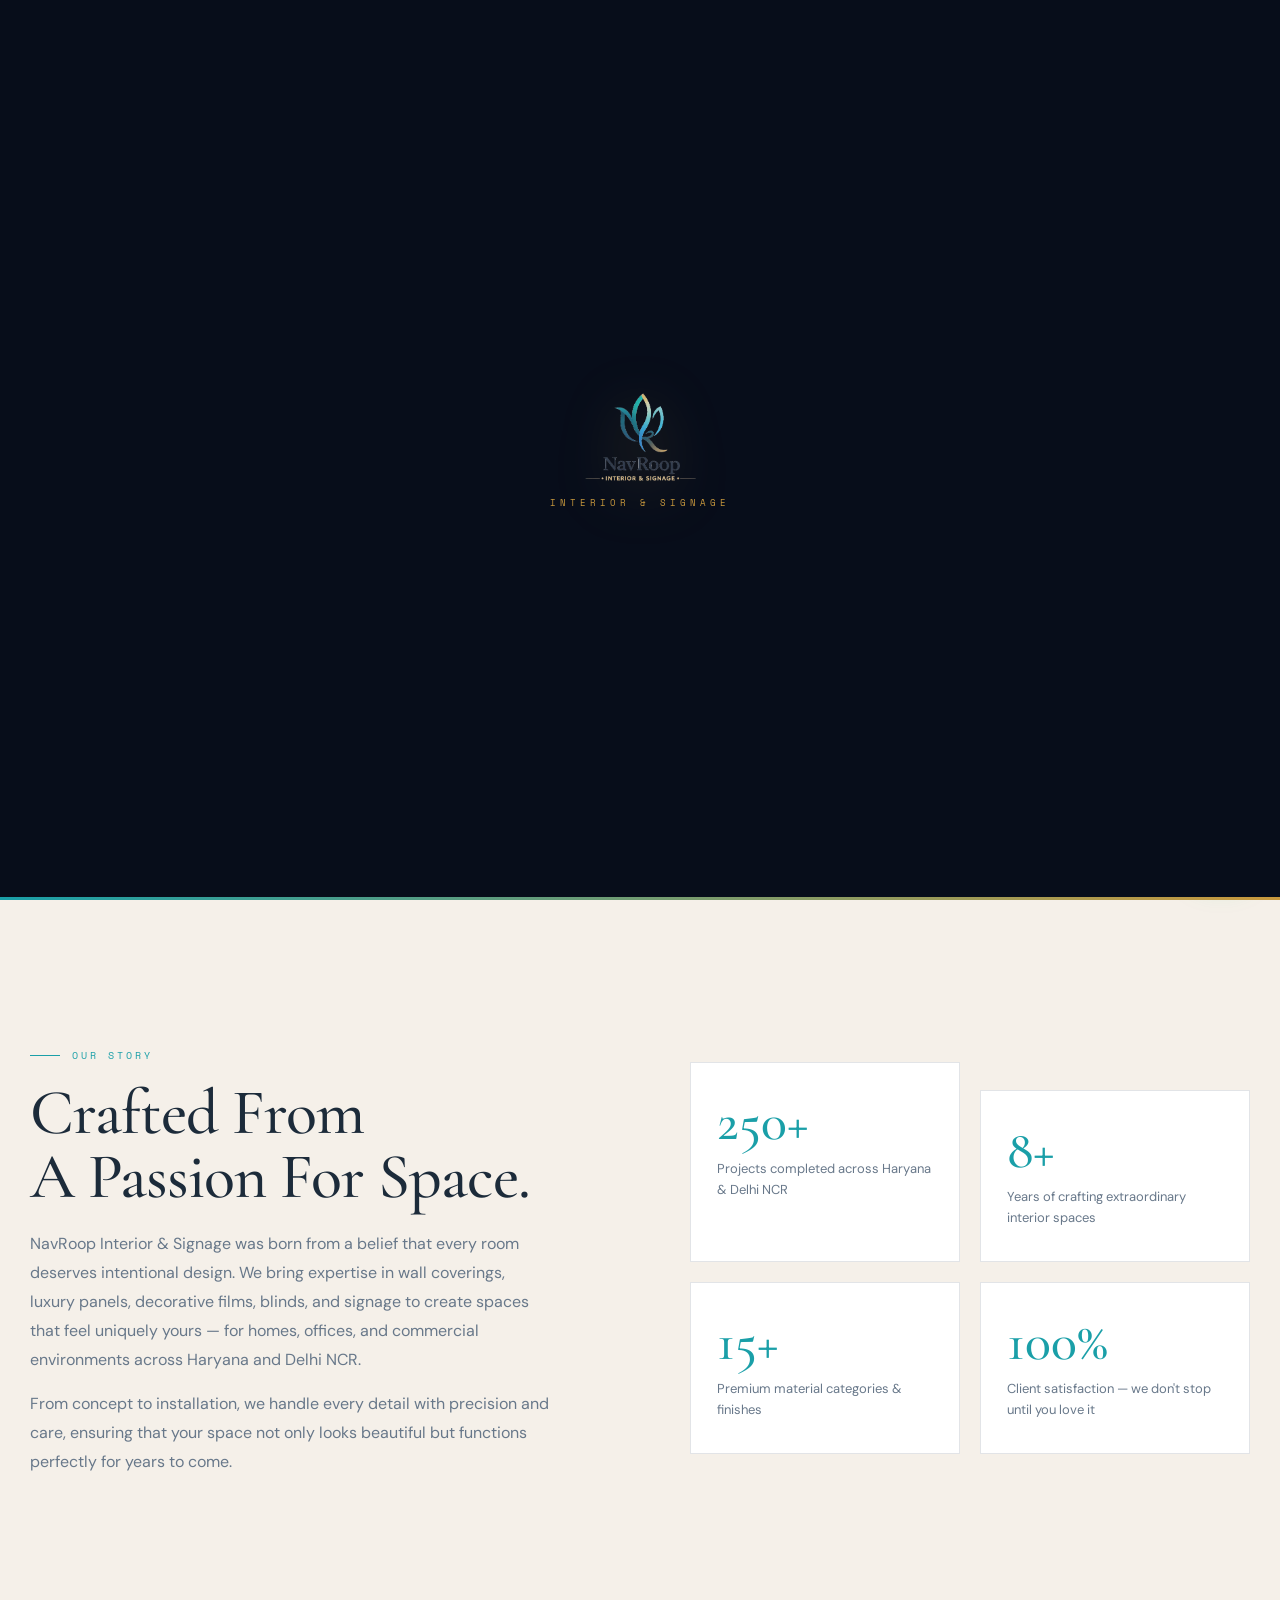
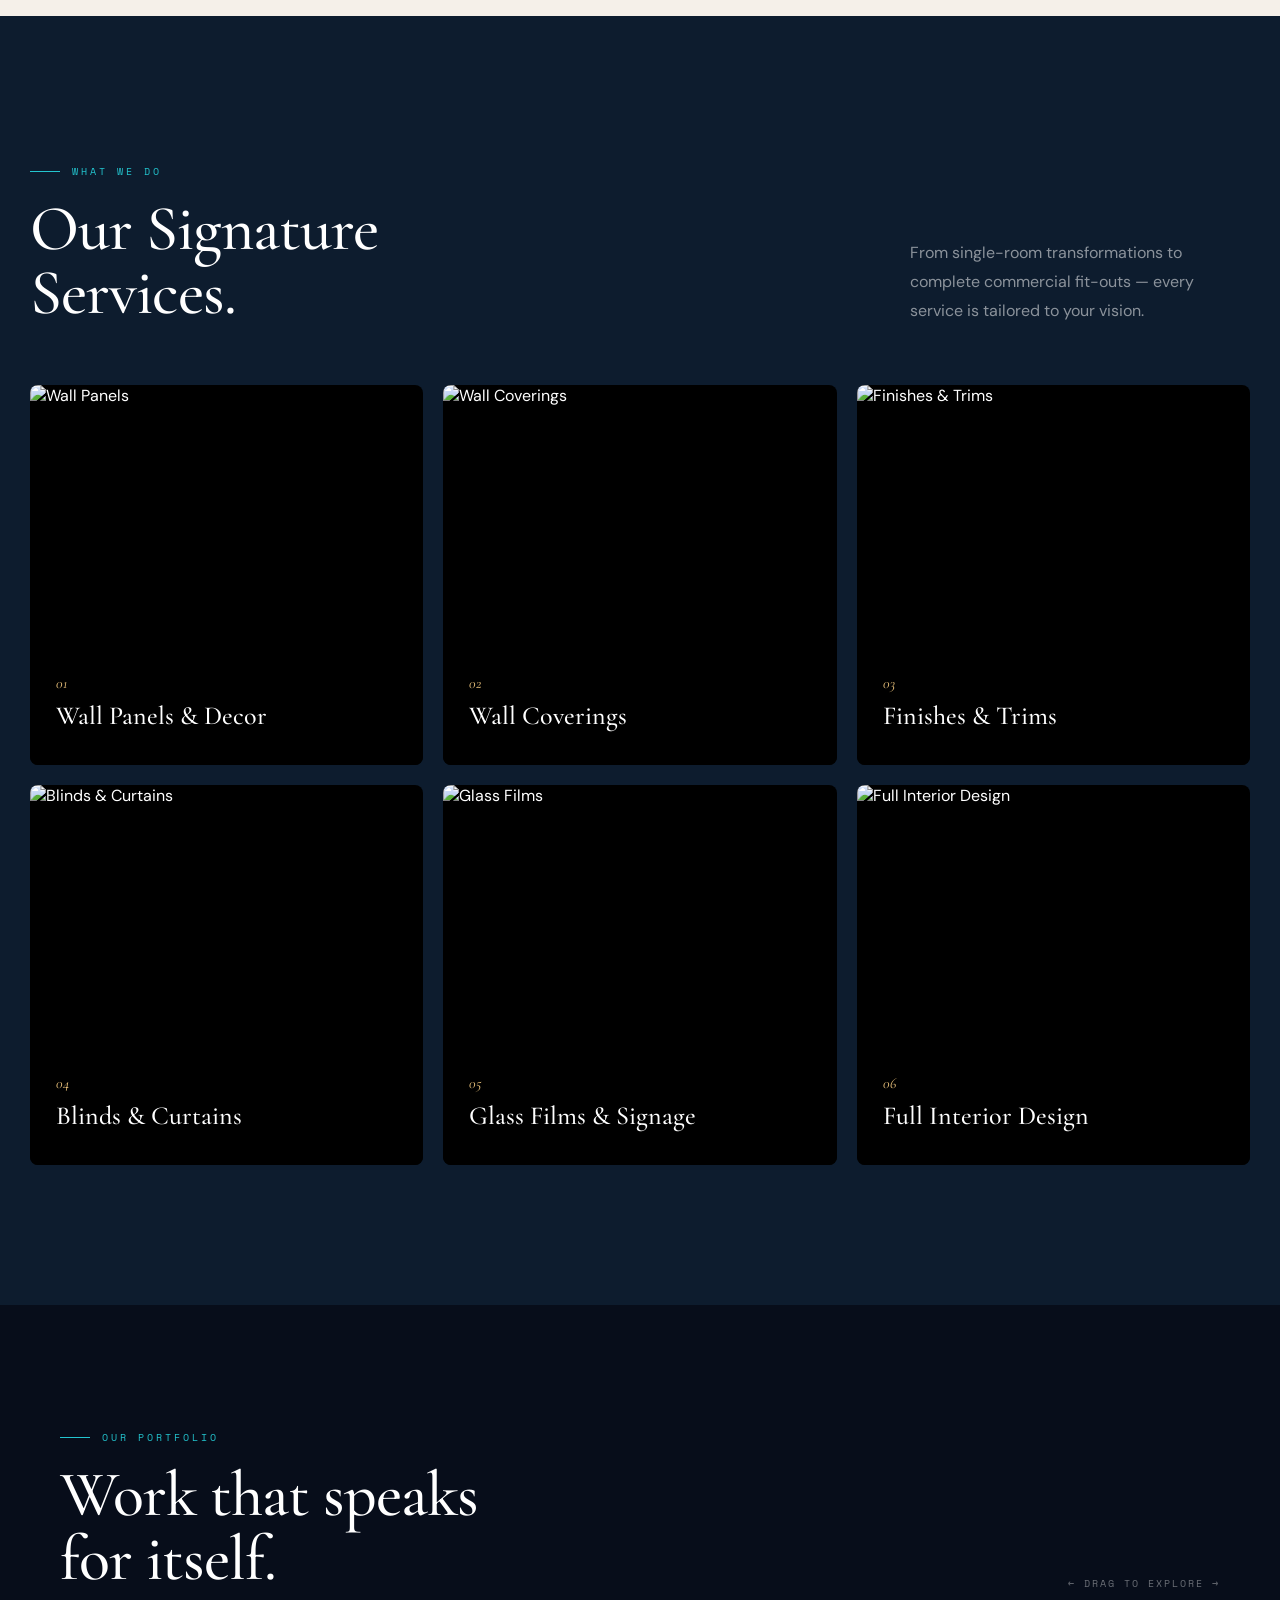
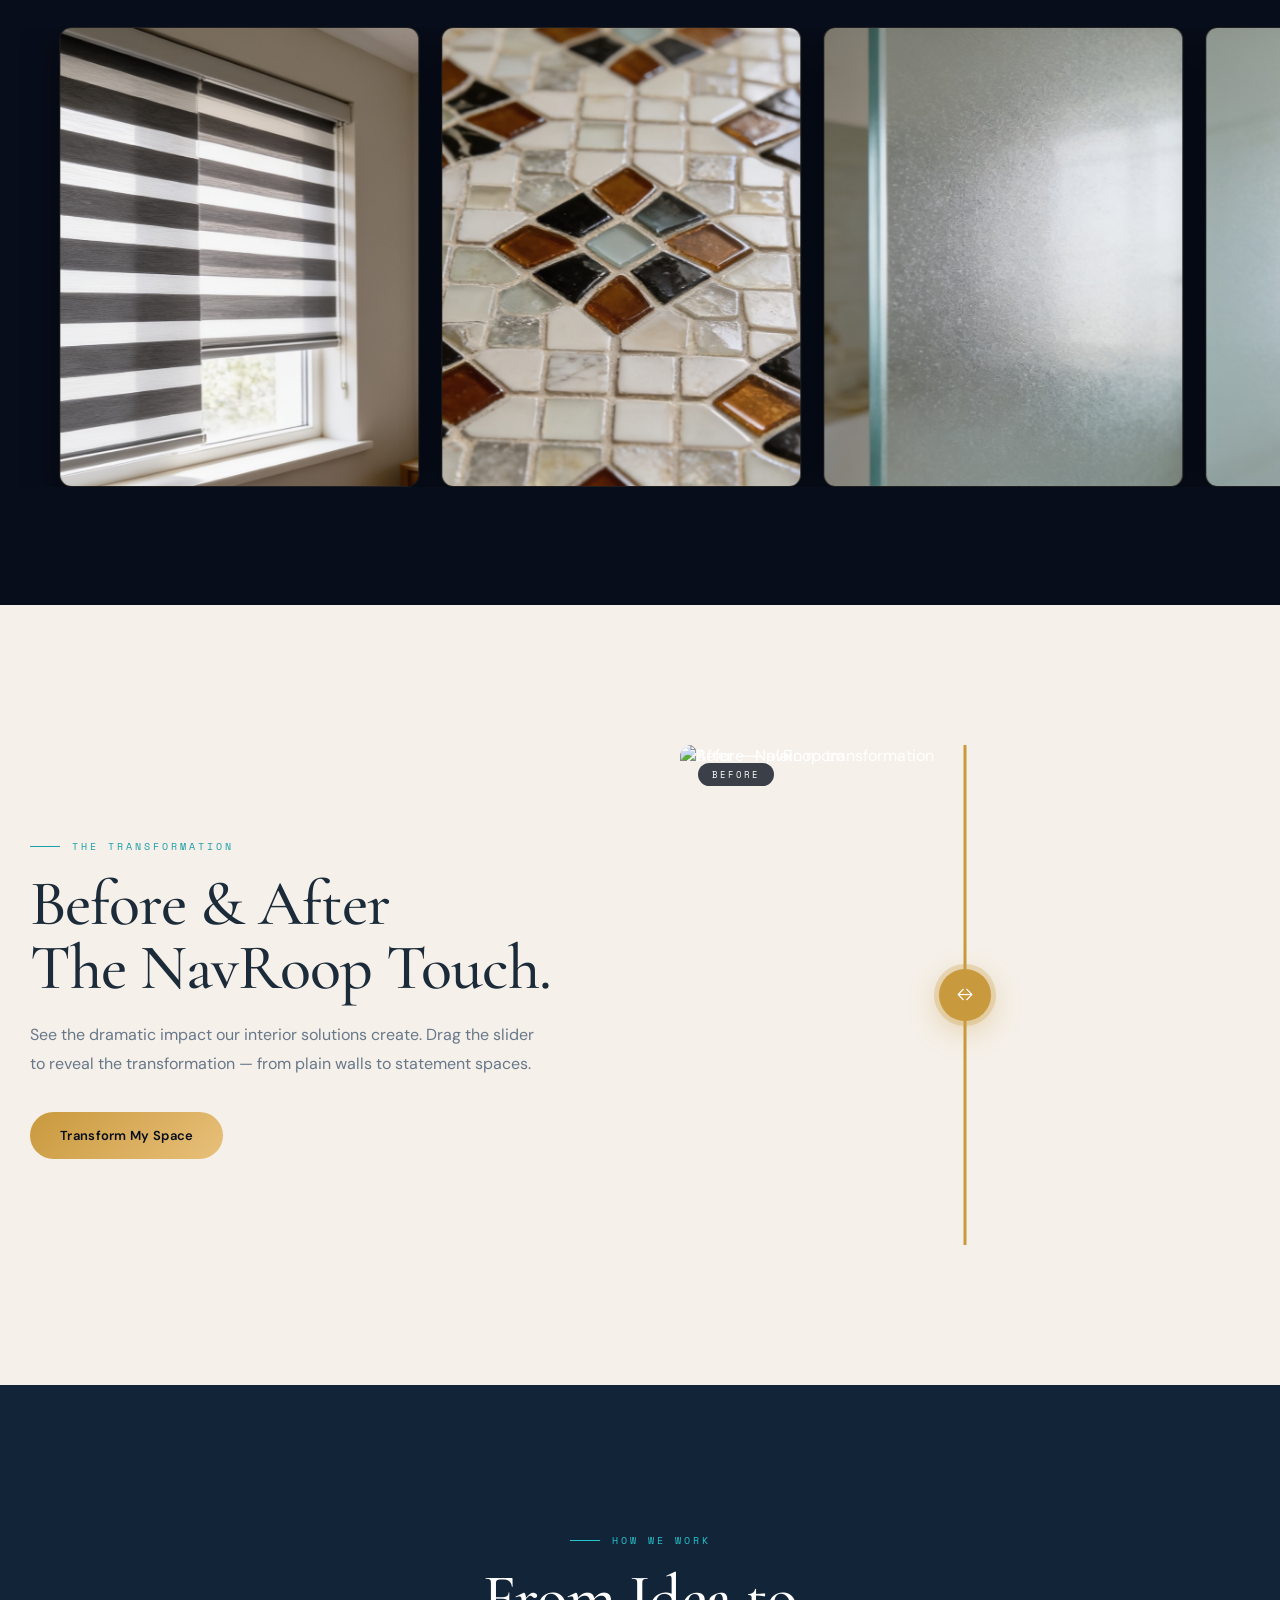
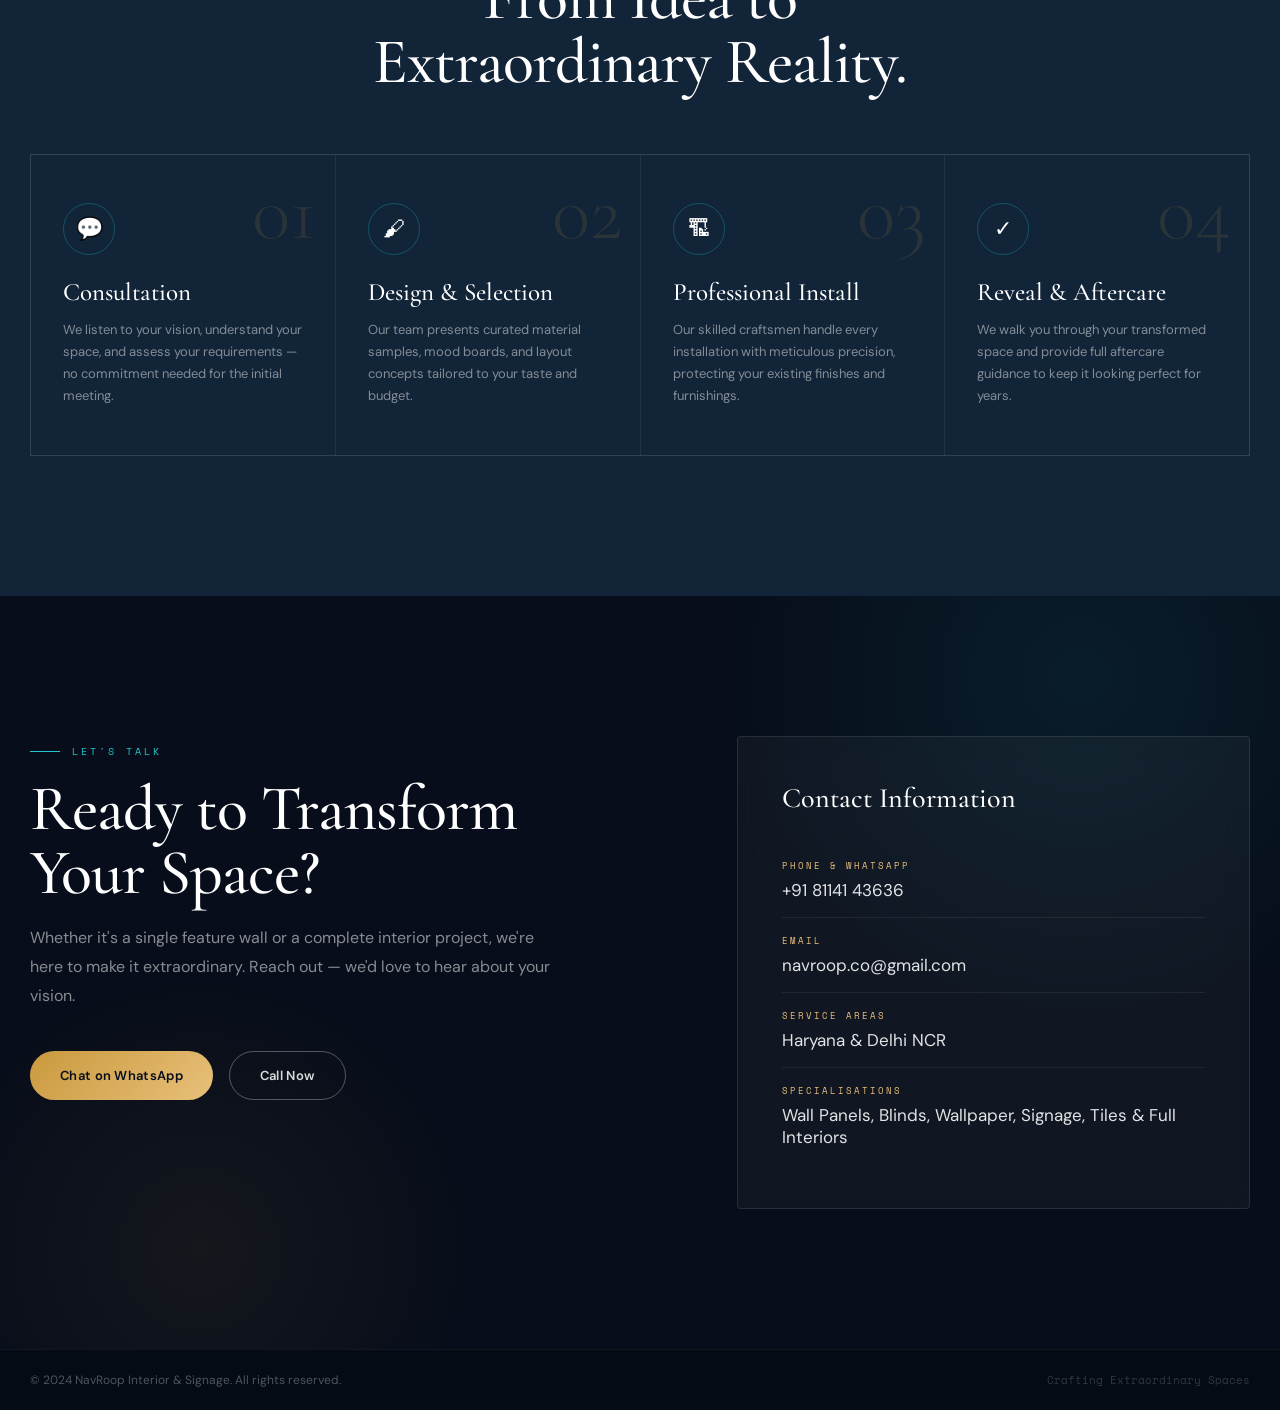
==== index.html @ 430539f1 "feat: integrate official company logo (assets/logo_transparent.png) in preloader animation & header " ====
<!DOCTYPE html>
<html lang="en">
<head>
  <meta charset="UTF-8">
  <meta name="viewport" content="width=device-width, initial-scale=1.0">
  <title>NavRoop | Interior &amp; Signage — Crafting Extraordinary Spaces</title>
  <meta name="description" content="NavRoop transforms rooms into extraordinary experiences through wall panels, blinds, premium finishes, custom wallpapers, and thoughtfully designed interiors in Haryana &amp; Delhi NCR.">
  <meta name="keywords" content="interior design, wall panels, blinds, wallpaper, signage, NavRoop, Haryana, Delhi NCR">
  <meta property="og:title" content="NavRoop | Interior &amp; Signage">
  <meta property="og:description" content="Spaces that feel extraordinary. NavRoop Interior &amp; Signage.">
  <meta property="og:type" content="website">
  <meta name="theme-color" content="#070d1a">

  <!-- Fonts -->
  <link rel="preconnect" href="https://fonts.googleapis.com">
  <link rel="preconnect" href="https://fonts.gstatic.com" crossorigin>
  <link href="https://fonts.googleapis.com/css2?family=Cormorant+Garamond:ital,wght@0,300;0,400;0,500;0,600;1,300;1,400;1,500&family=DM+Sans:opsz,wght@9..40,300;9..40,400;9..40,500;9..40,600&family=Space+Mono&display=swap" rel="stylesheet">

  <!-- Stylesheet -->
  <link rel="stylesheet" href="css/style.css">
</head>
<body>

<!-- ═══ PRELOADER ═══ -->
<div id="loader" aria-hidden="true">
  <img src="assets/logo_transparent.png" alt="NavRoop Interior &amp; Signage" class="ld-official-logo">
  <div class="ld-sub">Interior &amp; Signage</div>
  <div class="ld-bar"></div>
</div>

<!-- ═══ CURSOR ═══ -->
<div class="c-dot" aria-hidden="true"></div>
<div class="c-ring" aria-hidden="true"></div>
<div class="glow" aria-hidden="true"></div>

<!-- ═══ WHATSAPP ═══ -->
<a class="wa" href="https://wa.me/918114143636" target="_blank" rel="noopener" aria-label="Chat on WhatsApp">
  <svg viewBox="0 0 24 24" xmlns="http://www.w3.org/2000/svg">
    <path d="M17.472 14.382c-.297-.149-1.758-.867-2.03-.967-.273-.099-.471-.148-.67.15-.197.297-.767.966-.94 1.164-.173.199-.347.223-.644.075-.297-.15-1.255-.463-2.39-1.475-.883-.788-1.48-1.761-1.653-2.059-.173-.297-.018-.458.13-.606.134-.133.298-.347.446-.52.149-.174.198-.298.298-.497.099-.198.05-.371-.025-.52-.075-.149-.669-1.612-.916-2.207-.242-.579-.487-.5-.669-.51-.173-.008-.371-.01-.57-.01-.198 0-.52.074-.792.372-.272.297-1.04 1.016-1.04 2.479 0 1.462 1.065 2.875 1.213 3.074.149.198 2.096 3.2 5.077 4.487.709.306 1.262.489 1.694.625.712.227 1.36.195 1.871.118.571-.085 1.758-.719 2.006-1.413.248-.694.248-1.289.173-1.413-.074-.124-.272-.198-.57-.347m-5.421 7.403h-.004a9.87 9.87 0 01-5.031-1.378l-.361-.214-3.741.982.998-3.648-.235-.374a9.86 9.86 0 01-1.51-5.26c.001-5.45 4.436-9.884 9.888-9.884 2.64 0 5.122 1.03 6.988 2.898a9.825 9.825 0 012.893 6.994c-.003 5.45-4.437 9.884-9.885 9.884m8.413-18.297A11.815 11.815 0 0012.05 0C5.495 0 .16 5.335.157 11.892c0 2.096.547 4.142 1.588 5.945L.057 24l6.305-1.654a11.882 11.882 0 005.683 1.448h.005c6.554 0 11.89-5.335 11.893-11.893a11.821 11.821 0 00-3.48-8.413Z"/>
  </svg>
</a>

<!-- ═══ LIGHTBOX ═══ -->
<div class="lb" id="lb" role="dialog" aria-modal="true" aria-label="Media viewer">
  <div class="lb-box">
    <button class="lb-close" id="lbClose" aria-label="Close">&#215;</button>
    <button class="lb-nav p" id="lbPrev" aria-label="Previous">&#8249;</button>
    <img id="lbImg" src="" alt="NavRoop Interior Work" style="display:none">
    <video id="lbVid" controls muted style="display:none; max-width:88vw; max-height:85vh; border-radius:8px;"></video>
    <button class="lb-nav n" id="lbNext" aria-label="Next">&#8250;</button>
    <div class="lb-cap" id="lbCap"></div>
  </div>
</div>

<!-- ═══ NAVBAR ═══ -->
<nav class="nav" role="navigation" aria-label="Main navigation">
  <div class="container nav-in">
    <a href="#" class="brand" aria-label="NavRoop Home">
      <img src="assets/logo_transparent.png" alt="NavRoop Interior &amp; Signage" class="brand-official-logo">
    </a>
    <ul class="nav-ul">
      <li><a href="#about">About</a></li>
      <li><a href="#services">Services</a></li>
      <li><a href="#gallery">Gallery</a></li>
      <li><a href="#process">Process</a></li>
      <li><a href="#contact" class="nav-cta">Start Your Project</a></li>
    </ul>
    <!-- Hamburger for mobile -->
    <button class="ham-btn" id="hamBtn" aria-label="Open navigation menu" aria-expanded="false" aria-controls="mobNav">
      <span></span><span></span><span></span>
    </button>
  </div>
</nav>

<!-- ═══ MOBILE NAV OVERLAY ═══ -->
<div class="mob-nav" id="mobNav" aria-hidden="false" role="dialog" aria-label="Mobile navigation">
  <a href="#about">About</a>
  <div class="mob-divider" aria-hidden="true"></div>
  <a href="#services">Services</a>
  <div class="mob-divider" aria-hidden="true"></div>
  <a href="#gallery">Gallery</a>
  <div class="mob-divider" aria-hidden="true"></div>
  <a href="#process">Process</a>
  <a href="#contact" class="mob-cta">Start Your Project</a>
</div>

<!-- ═══ HERO ═══ -->
<section class="hero" id="home" aria-label="Hero">
  <div class="h-bg" aria-hidden="true"></div>
  <div class="h-ov" aria-hidden="true"></div>
  <div class="h-blobs" aria-hidden="true">
    <div class="blob b1"></div>
    <div class="blob b2"></div>
    <div class="blob b3"></div>
  </div>
  <div class="container h-in">
    <div class="h-left">
      <div class="eyebrow">Interior Spaces With Identity</div>
      <h1 class="h-title">
        <div class="word">Spaces&nbsp;</div>
        <div class="word">That</div><br>
        <div class="word">Feel</div><br>
        <div class="word"><em>Extraordinary.</em></div>
      </h1>
      <p class="h-desc">NavRoop transforms everyday rooms into meaningful experiences through refined wall decor, elegant blinds, premium finishes, custom wallpapers, and thoughtfully designed interiors.</p>
      <div class="h-acts">
        <a href="#contact" class="btn btn-p" id="heroConsult">Book a Consultation &rarr;</a>
        <a href="#gallery" class="btn btn-o" id="heroGallery">View Our Work</a>
      </div>
    </div>
    <div class="h-chips" aria-hidden="true">
      <div class="chip-ring">
        <div class="chip t">WPC Louvers</div>
        <div class="chip">Marble Sheet</div>
        <div class="chip g">Mosaic Tiles</div>
        <div class="chip">Glass Films</div>
        <div class="chip t">Fluted Panels</div>
        <div class="chip">Zebra Blinds</div>
        <div class="chip g">Wallpaper</div>
        <div class="chip-ctr">
          <img src="https://images.unsplash.com/photo-1586023492125-27b2c045efd7?auto=format&fit=crop&w=400&q=85" alt="NavRoop Interior Design">
        </div>
      </div>
    </div>
  </div>
  <div class="scroll-i" aria-hidden="true">
    <div class="scroll-line"></div>
    <span>Scroll</span>
  </div>
</section>

<!-- ═══ ABOUT ═══ -->
<section class="about" id="about" aria-labelledby="about-title">
  <div class="container ab-grid">
    <div class="rv">
      <div class="s-ey">Our Story</div>
      <h2 id="about-title" class="s-ti">Crafted From<br>A Passion For Space.</h2>
      <p class="s-cp">NavRoop Interior &amp; Signage was born from a belief that every room deserves intentional design. We bring expertise in wall coverings, luxury panels, decorative films, blinds, and signage to create spaces that feel uniquely yours — for homes, offices, and commercial environments across Haryana and Delhi NCR.</p>
      <p class="s-cp" style="margin-top:14px">From concept to installation, we handle every detail with precision and care, ensuring that your space not only looks beautiful but functions perfectly for years to come.</p>
    </div>
    <div class="stats rv d2">
      <div class="stat">
        <div class="stat-n" data-target="250" data-suf="+">0+</div>
        <div class="stat-l">Projects completed across Haryana &amp; Delhi NCR</div>
      </div>
      <div class="stat">
        <div class="stat-n" data-target="8" data-suf="+">0+</div>
        <div class="stat-l">Years of crafting extraordinary interior spaces</div>
      </div>
      <div class="stat">
        <div class="stat-n" data-target="15" data-suf="+">0+</div>
        <div class="stat-l">Premium material categories &amp; finishes</div>
      </div>
      <div class="stat">
        <div class="stat-n" data-target="100" data-suf="%">0%</div>
        <div class="stat-l">Client satisfaction — we don't stop until you love it</div>
      </div>
    </div>
  </div>
</section>

<!-- ═══ SERVICES ═══ -->
<section class="svcs" id="services" aria-labelledby="services-title">
  <div class="container">
    <div class="svcs-hd rv">
      <div>
        <div class="s-ey lt">What We Do</div>
        <h2 id="services-title" class="s-ti wh">Our Signature<br>Services.</h2>
      </div>
      <p class="s-cp wh" style="max-width:340px">From single-room transformations to complete commercial fit-outs — every service is tailored to your vision.</p>
    </div>
    <div class="svc-grid">
      <article class="svc-card rv d1">
        <div class="svc-img"><img src="https://images.unsplash.com/photo-1600210492493-0946911123ea?auto=format&fit=crop&w=800&q=85" alt="Wall Panels"></div>
        <div class="svc-ov"></div>
        <div class="svc-body">
          <div class="svc-num">01</div>
          <h3>Wall Panels &amp; Decor</h3>
          <p>WPC louvers, fluted panels, PVC wall art, 3D wall panels, and custom accent walls that redefine every room.</p>
        </div>
      </article>
      <article class="svc-card rv d2">
        <div class="svc-img"><img src="https://images.unsplash.com/photo-1629079447777-1e605162dc8d?auto=format&fit=crop&w=800&q=85" alt="Wall Coverings"></div>
        <div class="svc-ov"></div>
        <div class="svc-body">
          <div class="svc-num">02</div>
          <h3>Wall Coverings</h3>
          <p>Premium wallpapers, fabric textures, stone veneers, and specialty coatings for every aesthetic and budget.</p>
        </div>
      </article>
      <article class="svc-card rv d3">
        <div class="svc-img"><img src="https://images.unsplash.com/photo-1615873968403-89e068629265?auto=format&fit=crop&w=800&q=85" alt="Finishes & Trims"></div>
        <div class="svc-ov"></div>
        <div class="svc-body">
          <div class="svc-num">03</div>
          <h3>Finishes &amp; Trims</h3>
          <p>Marble sheets, mosaic tiles, PVC marble, decorative borders, and precision trims that complete your space.</p>
        </div>
      </article>
      <article class="svc-card rv d1">
        <div class="svc-img"><img src="https://images.unsplash.com/photo-1586023492125-27b2c045efd7?auto=format&fit=crop&w=800&q=85" alt="Blinds & Curtains"></div>
        <div class="svc-ov"></div>
        <div class="svc-body">
          <div class="svc-num">04</div>
          <h3>Blinds &amp; Curtains</h3>
          <p>Zebra blinds, roller blinds, Roman shades, motorized options, and full curtain solutions with custom fabrics.</p>
        </div>
      </article>
      <article class="svc-card rv d2">
        <div class="svc-img"><img src="https://images.unsplash.com/photo-1562438668-bcf0ca6578f0?auto=format&fit=crop&w=800&q=85" alt="Glass Films"></div>
        <div class="svc-ov"></div>
        <div class="svc-body">
          <div class="svc-num">05</div>
          <h3>Glass Films &amp; Signage</h3>
          <p>Frosted, tinted &amp; patterned glass films — plus professional interior &amp; exterior signage for every brand.</p>
        </div>
      </article>
      <article class="svc-card rv d3">
        <div class="svc-img"><img src="https://images.unsplash.com/photo-1618221195710-dd6b41faaea6?auto=format&fit=crop&w=800&q=85" alt="Full Interior Design"></div>
        <div class="svc-ov"></div>
        <div class="svc-body">
          <div class="svc-num">06</div>
          <h3>Full Interior Design</h3>
          <p>End-to-end design for residential &amp; commercial spaces — from mood boards and concepts to final installation.</p>
        </div>
      </article>
    </div>
  </div>
</section>

<!-- ═══ GALLERY ═══ -->
<section class="gal-sect" id="gallery" aria-labelledby="gallery-title">
  <div class="gal-sticky">
    <div class="gal-hd rv">
      <div>
        <div class="s-ey lt">Our Portfolio</div>
        <h2 id="gallery-title" class="s-ti wh">Work that speaks<br>for itself.</h2>
      </div>
      <span class="gal-hint">← Drag to Explore →</span>
    </div>
    <div class="gal-wrap">
      <div class="gal-track" id="galTrack" role="list" style="cursor:grab"></div>
    </div>
    <p class="gal-empty" id="galEmpty" style="display:none">
      <small style="font-size:14px;color:rgba(255,255,255,.3)">No media uploaded yet</small>
    </p>
  </div>
</section>

<!-- ═══ BEFORE/AFTER ═══ -->
<section class="ba-sect" aria-labelledby="ba-title">
  <div class="container ba-grid">
    <div class="rv">
      <div class="s-ey">The Transformation</div>
      <h2 id="ba-title" class="s-ti">Before &amp; After<br>The NavRoop Touch.</h2>
      <p class="s-cp" style="margin-top:20px">See the dramatic impact our interior solutions create. Drag the slider to reveal the transformation — from plain walls to statement spaces.</p>
      <a href="#contact" class="btn btn-p" style="margin-top:34px;display:inline-flex" id="ba-cta">Transform My Space</a>
    </div>
    <div class="rv d2">
      <div class="ba-wrap" role="img" aria-label="Before and after interior transformation slider">
        <div class="ba-b">
          <div class="ba-lbl">Before</div>
          <img src="https://images.unsplash.com/photo-1558618666-fcd25c85cd64?auto=format&fit=crop&w=900&q=85" alt="Before — plain room">
        </div>
        <div class="ba-a">
          <div class="ba-lbl">After</div>
          <img src="https://images.unsplash.com/photo-1618221195710-dd6b41faaea6?auto=format&fit=crop&w=900&q=85" alt="After — NavRoop transformation">
        </div>
        <div class="ba-div" aria-hidden="true"></div>
        <div class="ba-h" aria-hidden="true">&#8596;</div>
      </div>
    </div>
  </div>
</section>

<!-- ═══ PROCESS ═══ -->
<section class="proc" id="process" aria-labelledby="process-title">
  <div class="container">
    <div class="rv" style="text-align:center;margin-bottom:0">
      <div class="s-ey lt" style="justify-content:center">How We Work</div>
      <h2 id="process-title" class="s-ti wh" style="text-align:center">From Idea to<br>Extraordinary Reality.</h2>
    </div>
    <div class="proc-grid">
      <div class="p-step rv d1">
        <div class="p-big">01</div>
        <div class="p-ico">&#128172;</div>
        <h3>Consultation</h3>
        <p>We listen to your vision, understand your space, and assess your requirements — no commitment needed for the initial meeting.</p>
      </div>
      <div class="p-step rv d2">
        <div class="p-big">02</div>
        <div class="p-ico">&#128396;</div>
        <h3>Design &amp; Selection</h3>
        <p>Our team presents curated material samples, mood boards, and layout concepts tailored to your taste and budget.</p>
      </div>
      <div class="p-step rv d3">
        <div class="p-big">03</div>
        <div class="p-ico">&#127959;</div>
        <h3>Professional Install</h3>
        <p>Our skilled craftsmen handle every installation with meticulous precision, protecting your existing finishes and furnishings.</p>
      </div>
      <div class="p-step rv d4">
        <div class="p-big">04</div>
        <div class="p-ico">&#10003;</div>
        <h3>Reveal &amp; Aftercare</h3>
        <p>We walk you through your transformed space and provide full aftercare guidance to keep it looking perfect for years.</p>
      </div>
    </div>
  </div>
</section>

<!-- ═══ CONTACT ═══ -->
<section class="ct-sect" id="contact" aria-labelledby="contact-title">
  <div class="container ct-grid">
    <div class="rv">
      <div class="s-ey lt">Let's Talk</div>
      <h2 id="contact-title" class="s-ti wh">Ready to Transform<br>Your Space?</h2>
      <p class="s-cp wh" style="margin-top:18px">Whether it's a single feature wall or a complete interior project, we're here to make it extraordinary. Reach out — we'd love to hear about your vision.</p>
      <div class="ct-cta">
        <a href="https://wa.me/918114143636" class="btn btn-p" target="_blank" rel="noopener" id="ctWhatsapp">Chat on WhatsApp</a>
        <a href="tel:+918114143636" class="btn btn-o" id="ctCall">Call Now</a>
      </div>
    </div>
    <div class="ct-card rv d2">
      <h3>Contact Information</h3>
      <div class="ct-ln">
        <small>Phone &amp; WhatsApp</small>
        <a href="tel:+918114143636">+91 81141 43636</a>
      </div>
      <div class="ct-ln">
        <small>Email</small>
        <a href="mailto:navroop.co@gmail.com">navroop.co@gmail.com</a>
      </div>
      <div class="ct-ln">
        <small>Service Areas</small>
        <span>Haryana &amp; Delhi NCR</span>
      </div>
      <div class="ct-ln">
        <small>Specialisations</small>
        <span>Wall Panels, Blinds, Wallpaper, Signage, Tiles &amp; Full Interiors</span>
      </div>
    </div>
  </div>
</section>

<!-- ═══ FOOTER ═══ -->
<footer>
  <div class="container ft-in">
    <span class="ft-c">&copy; 2024 NavRoop Interior &amp; Signage. All rights reserved.</span>
    <span class="ft-a">Crafting Extraordinary Spaces</span>
  </div>
</footer>

<!-- Scripts -->
<script src="js/main.js" defer></script>
</body>
</html>
---- css/style.css ----
/* =============================================
   NavRoop Interior & Signage — Main Stylesheet
   ============================================= */

/* ── RESET & TOKENS ── */
*, *::before, *::after { margin: 0; padding: 0; box-sizing: border-box; }

:root {
  --nd: #070d1a;
  --nm: #0d1c2e;
  --nk: #122438;
  --tl: #1a9fa8;
  --tll: #23c5cf;
  --gd: #c9993d;
  --gdl: #e8c07a;
  --cr: #f5f0e9;
  --wh: #ffffff;
  --tx: #1c2b3a;
  --mt: #68788a;
  --bd: rgba(255, 255, 255, 0.1);
  --bl: rgba(20, 36, 60, 0.12);
  --fd: 'Cormorant Garamond', serif;
  --fb: 'DM Sans', sans-serif;
  --fm: 'Space Mono', monospace;
}

html { scroll-behavior: smooth; }
body {
  font-family: var(--fb);
  background: var(--nd);
  color: var(--wh);
  overflow-x: hidden;
  cursor: none;
}
a { text-decoration: none; color: inherit; }
img { display: block; width: 100%; object-fit: cover; }

/* ── LAYOUT ── */
.container { width: min(1300px, calc(100% - 60px)); margin: auto; }

/* ── PRELOADER ── */
#loader {
  position: fixed; inset: 0; z-index: 10000;
  background: var(--nd);
  display: flex; flex-direction: column; align-items: center; justify-content: center;
  transition: opacity 0.8s ease, visibility 0.8s ease;
}
#loader.out { opacity: 0; visibility: hidden; pointer-events: none; }

.ld-official-logo {
  height: 90px;
  width: auto;
  max-width: min(85vw, 320px);
  object-fit: contain;
  opacity: 0;
  transform: scale(0.85) translateY(12px);
  animation: officialLogoAnim 1.4s cubic-bezier(.16,1,.3,1) 0.2s forwards;
}

@keyframes officialLogoAnim {
  0% {
    opacity: 0;
    transform: scale(0.85) translateY(12px);
    filter: drop-shadow(0 0 0px rgba(26,159,168,0));
  }
  60% {
    opacity: 1;
    transform: scale(1.04) translateY(0);
    filter: drop-shadow(0 12px 35px rgba(26,159,168,0.5)) drop-shadow(0 0 20px rgba(201,153,61,0.4));
  }
  100% {
    opacity: 1;
    transform: scale(1) translateY(0);
    filter: drop-shadow(0 10px 30px rgba(201,153,61,0.35));
  }
}

.ld-sub {
  font-family: var(--fm); font-size: 9px; letter-spacing: 4px;
  text-transform: uppercase; color: var(--gd); opacity: 0; margin-top: 14px;
  animation: fup 0.6s ease 1.2s forwards;
}
.ld-bar {
  position: absolute; bottom: 0; left: 0; height: 3px; width: 0;
  background: linear-gradient(90deg, var(--tl), var(--gd));
  animation: bar 1.8s ease 0.1s forwards;
}
@keyframes bar { to { width: 100%; } }
@keyframes fup { from { opacity: 0; transform: translateY(14px); } to { opacity: 1; transform: none; } }

/* ── CUSTOM CURSOR ── */
.c-dot, .c-ring {
  position: fixed; border-radius: 50%; pointer-events: none; z-index: 9999;
  transform: translate(-50%, -50%);
}
.c-dot { width: 8px; height: 8px; background: var(--gd); transition: width 0.2s, height 0.2s, background 0.3s; }
.c-ring { width: 40px; height: 40px; border: 1.5px solid rgba(201,153,61,0.55); transition: width 0.35s, height 0.35s, border-color 0.3s; }
.c-dot.h { width: 14px; height: 14px; background: var(--tll); }
.c-ring.h { width: 64px; height: 64px; border-color: rgba(26,159,168,0.5); }

/* ── AMBIENT GLOW ── */
.glow {
  position: fixed; width: 520px; height: 520px; border-radius: 50%;
  background: radial-gradient(circle, rgba(26,159,168,0.07), transparent 70%);
  pointer-events: none; z-index: 0; transform: translate(-50%, -50%);
}

/* ── NAVBAR ── */
.nav {
  position: fixed; top: 0; left: 0; right: 0; z-index: 900;
  padding: 24px 0; transition: all 0.5s cubic-bezier(.4,0,.2,1);
}
.nav.s {
  background: rgba(7,13,26,0.88); backdrop-filter: blur(20px);
  -webkit-backdrop-filter: blur(20px);
  padding: 14px 0; border-bottom: 1px solid var(--bd);
}
.nav-in { display: flex; align-items: center; justify-content: space-between; }
.brand { display: flex; align-items: center; gap: 12px; }
.brand-official-logo {
  height: 48px;
  width: auto;
  max-width: 220px;
  object-fit: contain;
  filter: drop-shadow(0 2px 8px rgba(0,0,0,0.5));
  transition: transform 0.35s cubic-bezier(.2,.8,.2,1), filter 0.35s ease;
}
.brand:hover .brand-official-logo {
  transform: scale(1.05);
  filter: drop-shadow(0 4px 16px rgba(26,159,168,0.6));
}
.brand-t { display: flex; flex-direction: column; }
.brand-n { font-family: var(--fd); font-size: 26px; font-weight: 600; color: var(--wh); line-height: 1; letter-spacing: -0.5px; }
.brand-s { font-family: var(--fm); font-size: 8px; letter-spacing: 3px; color: var(--gdl); font-weight: 600; text-transform: uppercase; margin-top: 4px; }
.nav-ul { list-style: none; display: flex; align-items: center; gap: 32px; }
.nav-ul a { font-size: 13px; font-weight: 500; color: rgba(255,255,255,0.78); letter-spacing: 0.4px; transition: color 0.3s; position: relative; }
.nav-ul a::after { content: ''; position: absolute; bottom: -5px; left: 0; width: 0; height: 1px; background: var(--gd); transition: width 0.3s; }
.nav-ul a:hover { color: var(--gdl); }
.nav-ul a:hover::after { width: 100%; }
.nav-cta {
  background: linear-gradient(135deg, var(--gd), var(--gdl)) !important;
  color: var(--nd) !important;
  padding: 11px 22px !important; border-radius: 100px !important;
  font-weight: 700 !important; transition: transform 0.3s, box-shadow 0.3s !important;
}
.nav-cta::after { display: none !important; }
.nav-cta:hover { transform: translateY(-3px) !important; box-shadow: 0 12px 32px rgba(201,153,61,0.35) !important; }

/* ── HAMBURGER ── */
.ham-btn {
  display: none;
  flex-direction: column; justify-content: center; align-items: center;
  gap: 5px; width: 44px; height: 44px; background: rgba(255,255,255,0.07);
  border: 1px solid rgba(255,255,255,0.12); border-radius: 8px;
  cursor: pointer; z-index: 1100; flex-shrink: 0;
  transition: background 0.3s;
}
.ham-btn:hover { background: rgba(255,255,255,0.14); }
.ham-btn span {
  display: block; width: 22px; height: 2px;
  background: var(--wh); border-radius: 2px;
  transition: transform 0.35s cubic-bezier(.16,1,.3,1), opacity 0.2s;
}
.ham-btn.open span:nth-child(1) { transform: translateY(7px) rotate(45deg); }
.ham-btn.open span:nth-child(2) { opacity: 0; transform: scaleX(0); }
.ham-btn.open span:nth-child(3) { transform: translateY(-7px) rotate(-45deg); }

/* ── MOBILE NAV DRAWER ── */
.mob-nav {
  position: fixed; inset: 0; z-index: 1000;
  background: rgba(7,13,26,0.98); backdrop-filter: blur(20px);
  display: flex; flex-direction: column; justify-content: center; align-items: center;
  gap: 10px; opacity: 0; visibility: hidden;
  transition: opacity 0.4s cubic-bezier(.16,1,.3,1), visibility 0.4s;
}
.mob-nav.open { opacity: 1; visibility: visible; }
.mob-nav a {
  font-family: var(--fd); font-size: 38px; font-weight: 400;
  color: rgba(255,255,255,0.78); letter-spacing: -1px;
  transition: color 0.3s, transform 0.3s;
  transform: translateY(20px); opacity: 0;
  transition: color 0.3s, transform 0.5s cubic-bezier(.16,1,.3,1), opacity 0.5s;
}
.mob-nav.open a { transform: none; opacity: 1; }
.mob-nav.open a:nth-child(1) { transition-delay: 0.05s; }
.mob-nav.open a:nth-child(2) { transition-delay: 0.10s; }
.mob-nav.open a:nth-child(3) { transition-delay: 0.15s; }
.mob-nav.open a:nth-child(4) { transition-delay: 0.20s; }
.mob-nav.open a:nth-child(5) { transition-delay: 0.25s; }
.mob-nav a:hover { color: var(--gdl); }
.mob-nav .mob-cta {
  margin-top: 16px;
  background: linear-gradient(135deg, var(--gd), var(--gdl));
  color: var(--nd); font-family: var(--fb); font-size: 15px; font-weight: 700;
  padding: 14px 38px; border-radius: 100px; letter-spacing: 0.3px;
}
.mob-nav .mob-cta:hover { transform: scale(1.04); }
.mob-divider { width: 1px; height: 40px; background: rgba(255,255,255,0.1); margin: 6px 0; }

/* ── HERO ── */
.hero { min-height: 100vh; position: relative; display: flex; align-items: center; overflow: hidden; isolation: isolate; }
.h-bg { position: absolute; inset: -10%; z-index: -3; background: url('https://images.unsplash.com/photo-1618221195710-dd6b41faaea6?auto=format&fit=crop&w=1900&q=90') center/cover; will-change: transform; }
.h-ov { position: absolute; inset: 0; z-index: -2; background: linear-gradient(135deg, rgba(7,13,26,0.95) 0%, rgba(7,13,26,0.72) 55%, rgba(7,13,26,0.5) 100%); }
.h-blobs { position: absolute; inset: 0; z-index: -1; overflow: hidden; }
.blob { position: absolute; border-radius: 50%; filter: blur(75px); animation: blob 14s ease-in-out infinite; }
.b1 { width: 650px; height: 650px; background: radial-gradient(circle, rgba(26,159,168,0.22), transparent); top: -200px; right: -120px; }
.b2 { width: 450px; height: 450px; background: radial-gradient(circle, rgba(201,153,61,0.18), transparent); bottom: -150px; left: 15%; animation-delay: -5s; animation-duration: 18s; }
.b3 { width: 320px; height: 320px; background: radial-gradient(circle, rgba(26,159,168,0.12), transparent); top: 40%; left: -100px; animation-delay: -9s; animation-duration: 20s; }
@keyframes blob { 0%,100% { transform: translate(0,0) scale(1); } 33% { transform: translate(30px,-45px) scale(1.07); } 66% { transform: translate(-20px,25px) scale(0.95); } }

.h-in { display: grid; grid-template-columns: 1fr 1fr; gap: 60px; align-items: center; padding: 150px 0 100px; width: 100%; }
.eyebrow { display: inline-flex; align-items: center; gap: 12px; font-family: var(--fm); font-size: 10px; letter-spacing: 3px; color: var(--tll); text-transform: uppercase; margin-bottom: 22px; }
.eyebrow::before { content: ''; width: 30px; height: 1px; background: var(--tll); }

.h-title { font-family: var(--fd); font-size: clamp(52px, 7.5vw, 102px); font-weight: 500; line-height: 0.9; letter-spacing: -2px; color: var(--wh); }
.word { display: inline-block; overflow: hidden; margin-right: 0.22em; vertical-align: bottom; line-height: 1; }
.word-inner { display: inline-block; opacity: 0; transform: translateY(112%); transition: opacity 0.75s cubic-bezier(.16,1,.3,1), transform 0.85s cubic-bezier(.16,1,.3,1); }
.h-title em { font-style: italic; color: var(--gdl); }
.h-title.go .word-inner { opacity: 1; transform: none; }

.h-desc { margin-top: 28px; font-size: 16px; line-height: 1.82; color: rgba(255,255,255,0.62); max-width: 490px; opacity: 0; transform: translateY(18px); transition: opacity 0.8s ease 0.9s, transform 0.8s ease 0.9s; }
.h-desc.go { opacity: 1; transform: none; }
.h-acts { display: flex; gap: 16px; margin-top: 38px; flex-wrap: wrap; opacity: 0; transform: translateY(18px); transition: opacity 0.8s ease 1.1s, transform 0.8s ease 1.1s; }
.h-acts.go { opacity: 1; transform: none; }

/* Buttons */
.btn { display: inline-flex; align-items: center; gap: 10px; padding: 15px 30px; border-radius: 100px; font-size: 13px; font-weight: 600; letter-spacing: 0.3px; transition: all 0.35s cubic-bezier(.16,1,.3,1); }
.btn-p { background: linear-gradient(135deg, var(--gd), var(--gdl)); color: var(--nd); }
.btn-p:hover { transform: translateY(-4px); box-shadow: 0 18px 40px rgba(201,153,61,0.35); }
.btn-o { border: 1px solid rgba(255,255,255,0.3); color: rgba(255,255,255,0.85); }
.btn-o:hover { background: rgba(255,255,255,0.08); border-color: rgba(255,255,255,0.6); transform: translateY(-4px); }

/* Floating Chips */
.h-chips { position: relative; display: flex; align-items: center; justify-content: center; }
.chip-ring { position: relative; width: 430px; height: 430px; }
.chip {
  position: absolute; background: rgba(255,255,255,0.06); backdrop-filter: blur(12px);
  border: 1px solid rgba(255,255,255,0.15); padding: 10px 18px; border-radius: 100px;
  font-size: 10px; font-family: var(--fm); letter-spacing: 1.5px; color: rgba(255,255,255,0.78);
  white-space: nowrap; animation: chipf 7s ease-in-out infinite;
}
.chip.t { border-color: rgba(26,159,168,0.4); color: var(--tll); }
.chip.g { border-color: rgba(201,153,61,0.4); color: var(--gdl); }
.chip:nth-child(1) { top: 2%; left: 22%; animation-delay: 0s; }
.chip:nth-child(2) { top: 18%; right: 2%; animation-delay: -1.2s; }
.chip:nth-child(3) { top: 52%; right: -12%; animation-delay: -2.4s; }
.chip:nth-child(4) { bottom: 18%; right: 8%; animation-delay: -3.6s; }
.chip:nth-child(5) { bottom: 2%; left: 20%; animation-delay: -4.8s; }
.chip:nth-child(6) { top: 48%; left: -18%; animation-delay: -6s; }
.chip:nth-child(7) { top: 18%; left: 2%; animation-delay: -1.8s; }
@keyframes chipf { 0%,100% { transform: translateY(0) rotate(0deg); } 33% { transform: translateY(-13px) rotate(1.5deg); } 66% { transform: translateY(9px) rotate(-1deg); } }
.chip-ctr { position: absolute; top: 50%; left: 50%; transform: translate(-50%,-50%); width: 210px; height: 270px; border-radius: 18px; overflow: hidden; border: 2px solid rgba(201,153,61,0.35); box-shadow: 0 30px 80px rgba(0,0,0,0.55); }
.chip-ctr img { width: 100%; height: 100%; object-fit: cover; }

.scroll-i { position: absolute; bottom: 38px; left: 50%; transform: translateX(-50%); display: flex; flex-direction: column; align-items: center; gap: 8px; font-family: var(--fm); font-size: 9px; letter-spacing: 2.5px; color: rgba(255,255,255,0.35); text-transform: uppercase; }
.scroll-line { width: 1px; height: 48px; background: linear-gradient(to bottom, var(--gd), transparent); animation: scrolld 2s ease-in-out infinite; }
@keyframes scrolld { 0% { transform: scaleY(0); transform-origin: top; opacity: 1; } 60% { transform: scaleY(1); transform-origin: top; opacity: 1; } 100% { transform: scaleY(1); transform-origin: bottom; opacity: 0; } }

/* ── ABOUT ── */
.about { background: var(--cr); padding: 140px 0; }
.ab-grid { display: grid; grid-template-columns: 1fr 1fr; gap: 100px; align-items: center; }
.s-ey { display: inline-flex; align-items: center; gap: 12px; font-family: var(--fm); font-size: 10px; letter-spacing: 3px; color: var(--tl); text-transform: uppercase; margin-bottom: 18px; }
.s-ey::before { content: ''; width: 30px; height: 1px; background: var(--tl); }
.s-ey.lt { color: var(--tll); }
.s-ey.lt::before { background: var(--tll); }
.s-ti { font-family: var(--fd); font-size: clamp(38px, 5vw, 64px); font-weight: 500; line-height: 1; color: var(--tx); letter-spacing: -1px; }
.s-ti.wh { color: var(--wh); }
.s-cp { margin-top: 20px; font-size: 16px; line-height: 1.82; color: var(--mt); max-width: 520px; }
.s-cp.wh { color: rgba(255,255,255,0.52); }
.stats { display: grid; grid-template-columns: 1fr 1fr; gap: 20px; }
.stat { background: var(--wh); padding: 32px 26px; border: 1px solid var(--bl); position: relative; overflow: hidden; transition: transform 0.4s cubic-bezier(.16,1,.3,1), box-shadow 0.4s; }
.stat::before { content: ''; position: absolute; top: 0; left: 0; right: 0; height: 3px; background: linear-gradient(90deg, var(--tl), var(--gd)); transform: scaleX(0); transform-origin: left; transition: transform 0.5s; }
.stat:hover::before { transform: scaleX(1); }
.stat:hover { transform: translateY(-8px); box-shadow: 0 25px 60px rgba(20,36,60,0.12); }
.stat:nth-child(2) { margin-top: 28px; }
.stat-n { font-family: var(--fd); font-size: 54px; font-weight: 500; color: var(--tl); line-height: 1; }
.stat-l { font-size: 13px; line-height: 1.6; color: var(--mt); margin-top: 10px; }

/* ── SERVICES ── */
.svcs { background: var(--nm); padding: 140px 0; }
.svcs-hd { display: flex; justify-content: space-between; align-items: flex-end; margin-bottom: 60px; }
.svc-grid { display: grid; grid-template-columns: repeat(3, 1fr); gap: 20px; }
.svc-card { position: relative; height: 380px; overflow: hidden; border-radius: 8px; cursor: pointer; transition: box-shadow 0.4s, transform 0.4s; background: #000; }
.svc-card:hover { box-shadow: 0 30px 70px rgba(0,0,0,0.5); transform: translateY(-4px); }
.svc-img { position: absolute; inset: 0; z-index: 0; transition: transform 0.8s cubic-bezier(.2,.8,.2,1); }
.svc-img img { height: 100%; width: 100%; object-fit: cover; filter: none; transition: transform 0.8s cubic-bezier(.2,.8,.2,1); }
.svc-card:hover .svc-img img { transform: scale(1.06); }
.svc-ov { position: absolute; inset: 0; z-index: 1; background: linear-gradient(to top, rgba(0,0,0,0.85) 0%, transparent 45%); pointer-events: none; }
.svc-body { position: absolute; bottom: 0; left: 0; right: 0; z-index: 2; padding: 26px; }
.svc-num { font-family: var(--fd); font-size: 15px; color: var(--gdl); font-style: italic; margin-bottom: 8px; text-shadow: 0 2px 4px rgba(0,0,0,0.8); }
.svc-card h3 { font-family: var(--fd); font-size: 26px; font-weight: 500; color: #ffffff; margin-bottom: 8px; transition: color 0.3s; text-shadow: 0 2px 6px rgba(0,0,0,0.9); }
.svc-card:hover h3 { color: var(--gdl); }
.svc-card p { font-size: 13px; color: rgba(255,255,255,0.92); line-height: 1.6; max-height: 0; overflow: hidden; transition: max-height 0.55s cubic-bezier(.16,1,.3,1), opacity 0.4s; opacity: 0; text-shadow: 0 1px 3px rgba(0,0,0,0.9); }
.svc-card:hover p { max-height: 90px; opacity: 1; }

/* ── GALLERY ── */
.gal-sect { background: var(--nd); position: relative; }
.gal-sticky { position: sticky; top: 0; height: 100vh; overflow: hidden; display: flex; flex-direction: column; justify-content: center; }
.gal-hd { display: flex; justify-content: space-between; align-items: flex-end; margin-bottom: 36px; padding: 0 60px; }
.gal-hint { font-family: var(--fm); font-size: 10px; letter-spacing: 2px; color: rgba(255,255,255,0.4); text-transform: uppercase; }
.gal-wrap { overflow: hidden; padding: 0 60px; }
.gal-track { display: flex; gap: 22px; width: max-content; will-change: transform; }
.gal-item { position: relative; width: 360px; height: 460px; border-radius: 12px; overflow: hidden; flex-shrink: 0; cursor: pointer; box-shadow: 0 12px 35px rgba(0,0,0,0.5); border: 1px solid rgba(255,255,255,0.12); background: #000; }
.gal-item img, .gal-item video { width: 100%; height: 100%; object-fit: cover; filter: none; transition: transform 0.8s cubic-bezier(.2,.8,.2,1); }
.gal-item:hover img, .gal-item:hover video { transform: scale(1.05); }
.gal-ov { position: absolute; inset: 0; background: linear-gradient(to top, rgba(0,0,0,0.85) 0%, transparent 35%); display: flex; flex-direction: column; justify-content: flex-end; padding: 22px; opacity: 0; transition: opacity 0.4s; pointer-events: none; }
.gal-item:hover .gal-ov { opacity: 1; }
.gal-ov-t { font-family: var(--fd); font-size: 22px; font-weight: 500; color: var(--wh); }
.gal-ov-c { font-family: var(--fm); font-size: 10px; letter-spacing: 2px; color: var(--gdl); text-transform: uppercase; margin-top: 4px; }
.gal-empty { padding: 60px; text-align: center; color: rgba(255,255,255,0.28); font-family: var(--fd); font-size: 26px; font-style: italic; line-height: 1.7; }
.gal-empty a { color: var(--gdl); text-decoration: underline; }

/* ── LIGHTBOX ── */
.lb { position: fixed; inset: 0; z-index: 5000; background: rgba(0,0,0,0.95); display: flex; align-items: center; justify-content: center; opacity: 0; visibility: hidden; transition: opacity 0.4s, visibility 0.4s; }
.lb.open { opacity: 1; visibility: visible; }
.lb-box { position: relative; max-width: 92vw; max-height: 92vh; display: flex; align-items: center; justify-content: center; }
.lb-box img, .lb-box video { max-width: 88vw; max-height: 85vh; border-radius: 8px; object-fit: contain; display: block; }
.lb-box.enter { animation: lbIn 0.4s cubic-bezier(.16,1,.3,1) forwards; }
.lb-box.exit { animation: lbOut 0.3s ease forwards; }
@keyframes lbIn { from { opacity: 0; transform: scale(0.9) translateY(20px); } to { opacity: 1; transform: none; } }
@keyframes lbOut { from { opacity: 1; } to { opacity: 0; transform: scale(1.06); } }
.lb-close { position: absolute; top: -52px; right: 0; width: 42px; height: 42px; background: rgba(255,255,255,0.1); border: 1px solid rgba(255,255,255,0.15); border-radius: 50%; color: var(--wh); font-size: 22px; cursor: pointer; display: flex; align-items: center; justify-content: center; transition: background 0.3s; line-height: 1; }
.lb-close:hover { background: rgba(255,255,255,0.22); }
.lb-nav { position: absolute; top: 50%; transform: translateY(-50%); background: rgba(255,255,255,0.1); border: 1px solid rgba(255,255,255,0.15); border-radius: 50%; color: var(--wh); width: 52px; height: 52px; font-size: 22px; cursor: pointer; display: flex; align-items: center; justify-content: center; transition: background 0.3s; }
.lb-nav:hover { background: rgba(255,255,255,0.25); }
.lb-nav.p { right: calc(100% + 22px); }
.lb-nav.n { left: calc(100% + 22px); }
.lb-cap { position: absolute; bottom: -46px; left: 0; right: 0; text-align: center; font-family: var(--fd); font-size: 16px; color: rgba(255,255,255,0.55); }

/* ── BEFORE/AFTER ── */
.ba-sect { padding: 140px 0; background: var(--cr); }
.ba-grid { display: grid; grid-template-columns: 1fr 1fr; gap: 80px; align-items: center; }
.ba-wrap { position: relative; height: 500px; border-radius: 12px; overflow: hidden; user-select: none; cursor: ew-resize; }
.ba-b, .ba-a { position: absolute; inset: 0; }
.ba-b img, .ba-a img { height: 100%; width: 100%; object-fit: cover; }
.ba-a { clip-path: inset(0 50% 0 0); }
.ba-div { position: absolute; top: 0; bottom: 0; width: 3px; background: var(--gd); left: 50%; transform: translateX(-50%); z-index: 10; pointer-events: none; }
.ba-h { position: absolute; top: 50%; left: 50%; transform: translate(-50%,-50%); width: 52px; height: 52px; background: var(--gd); border-radius: 50%; z-index: 11; display: flex; align-items: center; justify-content: center; box-shadow: 0 0 0 5px rgba(201,153,61,0.28), 0 8px 30px rgba(201,153,61,0.4); cursor: ew-resize; }
.ba-lbl { position: absolute; top: 18px; padding: 5px 14px; background: rgba(7,13,26,0.78); color: var(--wh); font-size: 9px; letter-spacing: 2px; text-transform: uppercase; font-family: var(--fm); border-radius: 100px; z-index: 9; }
.ba-b .ba-lbl { left: 18px; }
.ba-a .ba-lbl { right: 18px; }

/* ── PROCESS ── */
.proc { background: var(--nk); padding: 140px 0; }
.proc-grid { display: grid; grid-template-columns: repeat(4, 1fr); gap: 1px; background: rgba(255,255,255,0.07); margin-top: 60px; border: 1px solid rgba(255,255,255,0.07); }
.p-step { background: var(--nk); padding: 48px 32px; position: relative; transition: background 0.4s; }
.p-step:hover { background: rgba(26,159,168,0.08); }
.p-big { font-family: var(--fd); font-size: 80px; font-weight: 300; color: rgba(201,153,61,0.13); line-height: 1; position: absolute; top: 18px; right: 18px; }
.p-ico { width: 52px; height: 52px; border: 1px solid rgba(26,159,168,0.4); border-radius: 50%; display: flex; align-items: center; justify-content: center; font-size: 22px; margin-bottom: 22px; }
.p-step h3 { font-family: var(--fd); font-size: 25px; font-weight: 500; color: var(--wh); margin-bottom: 12px; }
.p-step p { font-size: 13px; color: rgba(255,255,255,0.48); line-height: 1.7; }

/* ── CONTACT ── */
.ct-sect { padding: 140px 0; background: var(--nd); position: relative; overflow: hidden; }
.ct-sect::before { content: ''; position: absolute; width: 800px; height: 800px; border-radius: 50%; background: radial-gradient(circle, rgba(26,159,168,0.11), transparent 65%); top: -320px; right: -200px; }
.ct-sect::after { content: ''; position: absolute; width: 600px; height: 600px; border-radius: 50%; background: radial-gradient(circle, rgba(201,153,61,0.07), transparent 65%); bottom: -200px; left: -100px; }
.ct-grid { display: grid; grid-template-columns: 1.1fr 0.9fr; gap: 80px; position: relative; z-index: 1; }
.ct-cta { display: flex; gap: 16px; flex-wrap: wrap; margin-top: 40px; }
.ct-card { background: rgba(255,255,255,0.04); border: 1px solid rgba(255,255,255,0.1); backdrop-filter: blur(12px); padding: 44px; border-radius: 4px; }
.ct-card h3 { font-family: var(--fd); font-size: 28px; font-weight: 500; color: var(--wh); margin-bottom: 28px; }
.ct-ln { padding: 16px 0; border-bottom: 1px solid rgba(255,255,255,0.07); }
.ct-ln:last-child { border: none; }
.ct-ln small { display: block; font-family: var(--fm); font-size: 9px; letter-spacing: 2px; text-transform: uppercase; color: var(--gdl); margin-bottom: 7px; }
.ct-ln a, .ct-ln span { font-size: 17px; color: rgba(255,255,255,0.88); transition: color 0.3s; }
.ct-ln a:hover { color: var(--gdl); }

/* ── FOOTER ── */
footer { background: #040b14; padding: 22px 0; border-top: 1px solid rgba(255,255,255,0.05); }
.ft-in { display: flex; justify-content: space-between; align-items: center; flex-wrap: wrap; gap: 12px; }
.ft-c { font-size: 12px; color: rgba(255,255,255,0.3); }
.ft-a { font-size: 11px; color: rgba(255,255,255,0.18); font-family: var(--fm); transition: color 0.3s; }
.ft-a:hover { color: var(--gd); }

/* ── WHATSAPP ── */
.wa { position: fixed; bottom: 28px; right: 28px; z-index: 800; width: 62px; height: 62px; background: #25d366; border-radius: 50%; display: flex; align-items: center; justify-content: center; box-shadow: 0 8px 32px rgba(37,211,102,0.38); transition: transform 0.3s cubic-bezier(.16,1,.3,1), box-shadow 0.3s; }
.wa:hover { transform: translateY(-5px) scale(1.08); box-shadow: 0 18px 44px rgba(37,211,102,0.5); }
.wa::before { content: ''; position: absolute; width: 100%; height: 100%; border-radius: 50%; border: 2px solid rgba(37,211,102,0.5); animation: wap 2.2s ease infinite; }
@keyframes wap { 0% { transform: scale(1); opacity: 1; } 100% { transform: scale(1.7); opacity: 0; } }
.wa svg { width: 28px; height: 28px; fill: white; }

/* ── SCROLL REVEAL ── */
.rv { opacity: 0; transform: translateY(40px); transition: opacity 0.9s cubic-bezier(.16,1,.3,1), transform 0.9s cubic-bezier(.16,1,.3,1); }
.rv.on { opacity: 1; transform: none; }
.rv.d1 { transition-delay: 0.1s; }
.rv.d2 { transition-delay: 0.2s; }
.rv.d3 { transition-delay: 0.3s; }
.rv.d4 { transition-delay: 0.4s; }

/* ── RESPONSIVE ── */
@media (max-width: 1100px) {
  .h-in { grid-template-columns: 1fr; }
  .h-chips { display: none; }
  .ab-grid { grid-template-columns: 1fr; gap: 60px; }
  .svc-grid { grid-template-columns: repeat(2, 1fr); }
  .ba-grid { grid-template-columns: 1fr; }
  .proc-grid { grid-template-columns: repeat(2, 1fr); }
  .ct-grid { grid-template-columns: 1fr; gap: 50px; }
}

@media (max-width: 768px) {
  /* Nav */
  .nav-ul { display: none; }
  .ham-btn { display: flex; }
  body.nav-open { overflow: hidden; }

  /* Container */
  .container, .nav-in { width: min(100% - 32px, 1300px); }

  /* Hero */
  .h-in { padding: 120px 0 80px; grid-template-columns: 1fr; }
  .h-title { font-size: clamp(40px, 11vw, 58px); letter-spacing: -1.5px; line-height: 0.92; }
  .h-desc { font-size: 15px; margin-top: 22px; }
  .h-acts { flex-direction: column; align-items: flex-start; gap: 12px; }
  .h-acts .btn { width: 100%; justify-content: center; }

  /* About */
  .about { padding: 90px 0; }
  .ab-grid { grid-template-columns: 1fr; gap: 48px; }
  .stats { grid-template-columns: 1fr 1fr; gap: 12px; }
  .stat:nth-child(2) { margin-top: 0; }
  .stat { padding: 24px 18px; }
  .stat-n { font-size: 42px; }

  /* Services */
  .svcs { padding: 90px 0; }
  .svcs-hd { flex-direction: column; gap: 20px; align-items: flex-start; margin-bottom: 40px; }
  .svc-grid { grid-template-columns: 1fr; gap: 16px; }
  .svc-card { height: 300px; }

  /* Gallery */
  .gal-hd { padding: 0 20px; flex-direction: column; align-items: flex-start; gap: 12px; margin-bottom: 20px; }
  .gal-wrap { padding: 0 20px; }
  .gal-item { width: 260px; height: 340px; }

  /* Before After */
  .ba-sect { padding: 90px 0; }
  .ba-grid { grid-template-columns: 1fr; gap: 40px; }
  .ba-wrap { height: 360px; }

  /* Process */
  .proc { padding: 90px 0; }
  .proc-grid { grid-template-columns: 1fr 1fr; gap: 1px; }

  /* Contact */
  .ct-sect { padding: 90px 0; }
  .ct-grid { grid-template-columns: 1fr; gap: 40px; }
  .ct-cta { flex-direction: column; }
  .ct-cta .btn { width: 100%; justify-content: center; }
  .ct-card { padding: 28px; }

  /* Footer */
  .ft-in { flex-direction: column; text-align: center; gap: 8px; }

  /* Cursor — hide on touch */
  .c-dot, .c-ring { display: none; }
  body { cursor: auto; }

  /* Preloader smaller */
  .ld-svg { width: 80px; height: 95px; }
  .ld-brand { font-size: 24px; }
}

@media (max-width: 480px) {
  .h-title { font-size: clamp(36px, 10vw, 46px); letter-spacing: -1px; }
  .ba-wrap { height: 280px; }
  .proc-grid { grid-template-columns: 1fr; }
  .svc-grid { grid-template-columns: 1fr; }
  .stats { grid-template-columns: 1fr 1fr; }
  .gal-item { width: 220px; height: 290px; }
  .s-ti { font-size: clamp(30px, 9vw, 50px); }
  .about, .svcs, .ba-sect, .proc, .ct-sect { padding: 70px 0; }
  .ct-card h3 { font-size: 22px; }
}

@media (prefers-reduced-motion: reduce) {
  *, *::before, *::after { animation-duration: 0.01ms !important; transition-duration: 0.01ms !important; }
}

/* =============================================
   MOBILE POLISH
   ============================================= */

:root {
  --mobile-gutter: 18px;
  --safe-bottom: env(safe-area-inset-bottom, 0px);
  --safe-top: env(safe-area-inset-top, 0px);
}

html {
  -webkit-text-size-adjust: 100%;
}

body {
  min-width: 320px;
}

button,
a,
input,
select,
textarea {
  -webkit-tap-highlight-color: transparent;
}

button,
a {
  touch-action: manipulation;
}

/* Prevent text and image selection during touch interactions */
.gal-track,
.ba-wrap {
  -webkit-user-select: none;
  user-select: none;
}

/* Better touch scrolling */
.gal-wrap {
  overscroll-behavior-x: contain;
  scrollbar-width: none;
}

.gal-wrap::-webkit-scrollbar {
  display: none;
}

/* Mobile navigation */
@media (max-width: 768px) {
  .nav {
    padding-top: calc(14px + var(--safe-top));
  }

  .nav.s {
    padding-top: calc(10px + var(--safe-top));
  }

  .nav-in,
  .container {
    width: calc(100% - 36px);
  }

  .brand {
    gap: 9px;
    min-width: 0;
  }

  .brand-logo {
    width: 36px;
    height: 36px;
  }

  .brand-n {
    font-size: 22px;
  }

  .brand-s {
    font-size: 7px;
    letter-spacing: 2px;
  }

  .ham-btn {
    width: 46px;
    height: 46px;
  }

  .mob-nav {
    padding: 100px 24px calc(40px + var(--safe-bottom));
  }

  .mob-nav a {
    font-size: clamp(32px, 10vw, 42px);
    line-height: 1.1;
    padding: 8px 14px;
  }

  .mob-divider {
    height: 28px;
  }

  /* Hero */
  .hero {
    min-height: 100svh;
    align-items: flex-start;
  }

  .h-in {
    min-height: 100svh;
    padding: 145px 0 100px;
    display: flex;
    align-items: center;
  }

  .h-title {
    max-width: 100%;
    font-size: clamp(42px, 12vw, 64px);
    line-height: 0.94;
    letter-spacing: -1.8px;
  }

  .eyebrow,
  .s-ey {
    font-size: 9px;
    letter-spacing: 2.2px;
  }

  .eyebrow {
    margin-bottom: 18px;
  }

  .h-desc {
    max-width: 100%;
    font-size: 15px;
    line-height: 1.7;
  }

  .h-acts {
    width: 100%;
    margin-top: 30px;
  }

  .h-acts .btn,
  .ct-cta .btn {
    min-height: 52px;
    padding: 15px 22px;
  }

  .scroll-i {
    bottom: calc(18px + var(--safe-bottom));
    font-size: 8px;
  }

  /* About and section headings */
  .about,
  .svcs,
  .ba-sect,
  .proc,
  .ct-sect {
    padding: 78px 0;
  }

  .s-ti {
    font-size: clamp(36px, 10vw, 54px);
    line-height: 0.98;
  }

  .s-cp {
    font-size: 15px;
    line-height: 1.75;
  }

  /* Statistics */
  .stats {
    gap: 10px;
  }

  .stat {
    min-height: 130px;
    padding: 22px 16px;
  }

  .stat-n {
    font-size: clamp(36px, 11vw, 48px);
  }

  .stat-l {
    font-size: 12px;
    line-height: 1.45;
  }

  /* Services */
  .svc-card {
    height: 330px;
    border-radius: 10px;
  }

  .svc-body {
    padding: 22px 20px;
  }

  .svc-card h3 {
    font-size: 27px;
  }

  .svc-card p {
    max-height: none;
    opacity: 1;
    color: rgba(255, 255, 255, 0.8);
  }

  /* Gallery */
  .gal-sticky {
    height: auto;
    min-height: 100svh;
    padding: 78px 0 60px;
  }

  .gal-hd {
    padding: 0 18px;
  }

  .gal-wrap {
    padding: 0 18px;
    overflow-x: hidden;
  }

  .gal-track {
    gap: 14px;
    cursor: grab;
    touch-action: pan-y;
  }

  .gal-track.dragging {
    cursor: grabbing;
  }

  .gal-item {
    width: min(76vw, 310px);
    height: min(104vw, 410px);
    border-radius: 10px;
  }

  .gal-ov {
    opacity: 1;
    padding: 18px;
  }

  .gal-ov-t {
    font-size: 20px;
  }

  /* Before/after */
  .ba-wrap {
    height: min(88vw, 380px);
    min-height: 260px;
    touch-action: none;
  }

  .ba-h {
    width: 48px;
    height: 48px;
  }

  /* Process */
  .proc-grid {
    grid-template-columns: 1fr;
  }

  .p-step {
    padding: 34px 24px;
  }

  /* Contact */
  .ct-card {
    padding: 26px 20px;
    border-radius: 10px;
  }

  .ct-ln a,
  .ct-ln span {
    font-size: 16px;
    overflow-wrap: anywhere;
  }

  /* Floating WhatsApp button */
  .wa {
    width: 56px;
    height: 56px;
    right: 17px;
    bottom: calc(17px + var(--safe-bottom));
  }

  .wa svg {
    width: 25px;
    height: 25px;
  }

  /* Disable effects that are uncomfortable or unreliable on touch */
  .glow,
  .h-blobs {
    display: none;
  }

  .svc-card:hover,
  .stat:hover,
  .btn-p:hover,
  .btn-o:hover {
    transform: none;
    box-shadow: none;
  }
}

/* Smaller phones */
@media (max-width: 390px) {
  .nav-in,
  .container {
    width: calc(100% - 28px);
  }

  .brand-n {
    font-size: 20px;
  }

  .brand-s {
    font-size: 6px;
    letter-spacing: 1.6px;
  }

  .h-in {
    padding-top: 132px;
  }

  .h-title {
    font-size: clamp(38px, 11.5vw, 50px);
  }

  .stats {
    gap: 8px;
  }

  .stat {
    padding: 18px 12px;
  }

  .stat-n {
    font-size: 34px;
  }

  .stat-l {
    font-size: 11px;
  }

  .gal-item {
    width: 78vw;
    height: 102vw;
  }
}

/* Landscape phones */
@media (max-height: 520px) and (orientation: landscape) {
  .h-in {
    min-height: auto;
    padding: 120px 0 70px;
  }

  .h-title {
    font-size: clamp(38px, 8vw, 58px);
  }

  .scroll-i {
    display: none;
  }

  .mob-nav {
    justify-content: flex-start;
    overflow-y: auto;
    padding-top: 110px;
  }

  .mob-nav a {
    font-size: 30px;
  }
}

/* Accessibility and performance */
@media (hover: none), (pointer: coarse) {
  body {
    cursor: auto;
  }

  .c-dot,
  .c-ring {
    display: none !important;
  }

  .svc-card {
    transform: none !important;
  }

  .btn-p,
  .btn-o,
  .nav-cta {
    transform: none !important;
  }
}

@media (prefers-reduced-motion: reduce) {
  html {
    scroll-behavior: auto;
  }

  .h-bg,
  .blob,
  .chip,
  .scroll-line,
  .wa::before {
    animation: none !important;
  }

  .rv,
  .word-inner,
  .h-desc,
  .h-acts {
    opacity: 1 !important;
    transform: none !important;
    transition: none !important;
  }
}
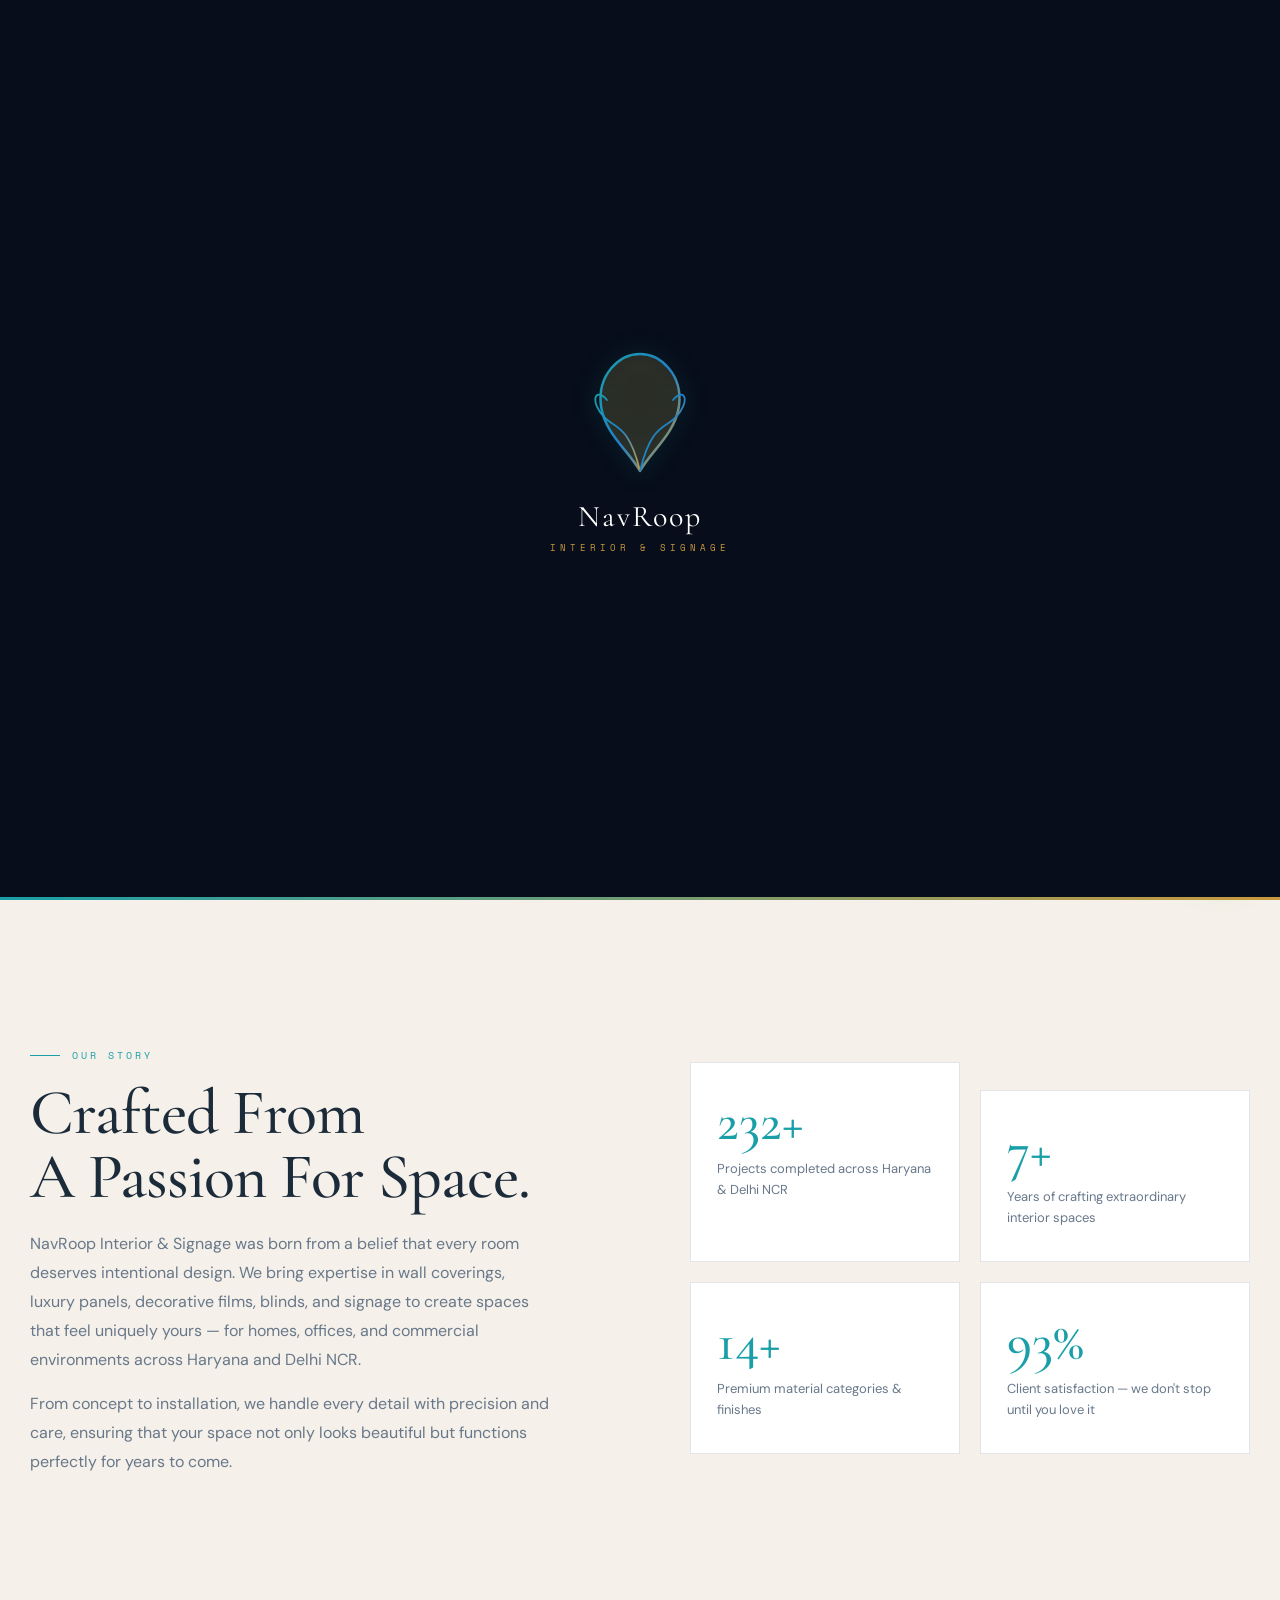
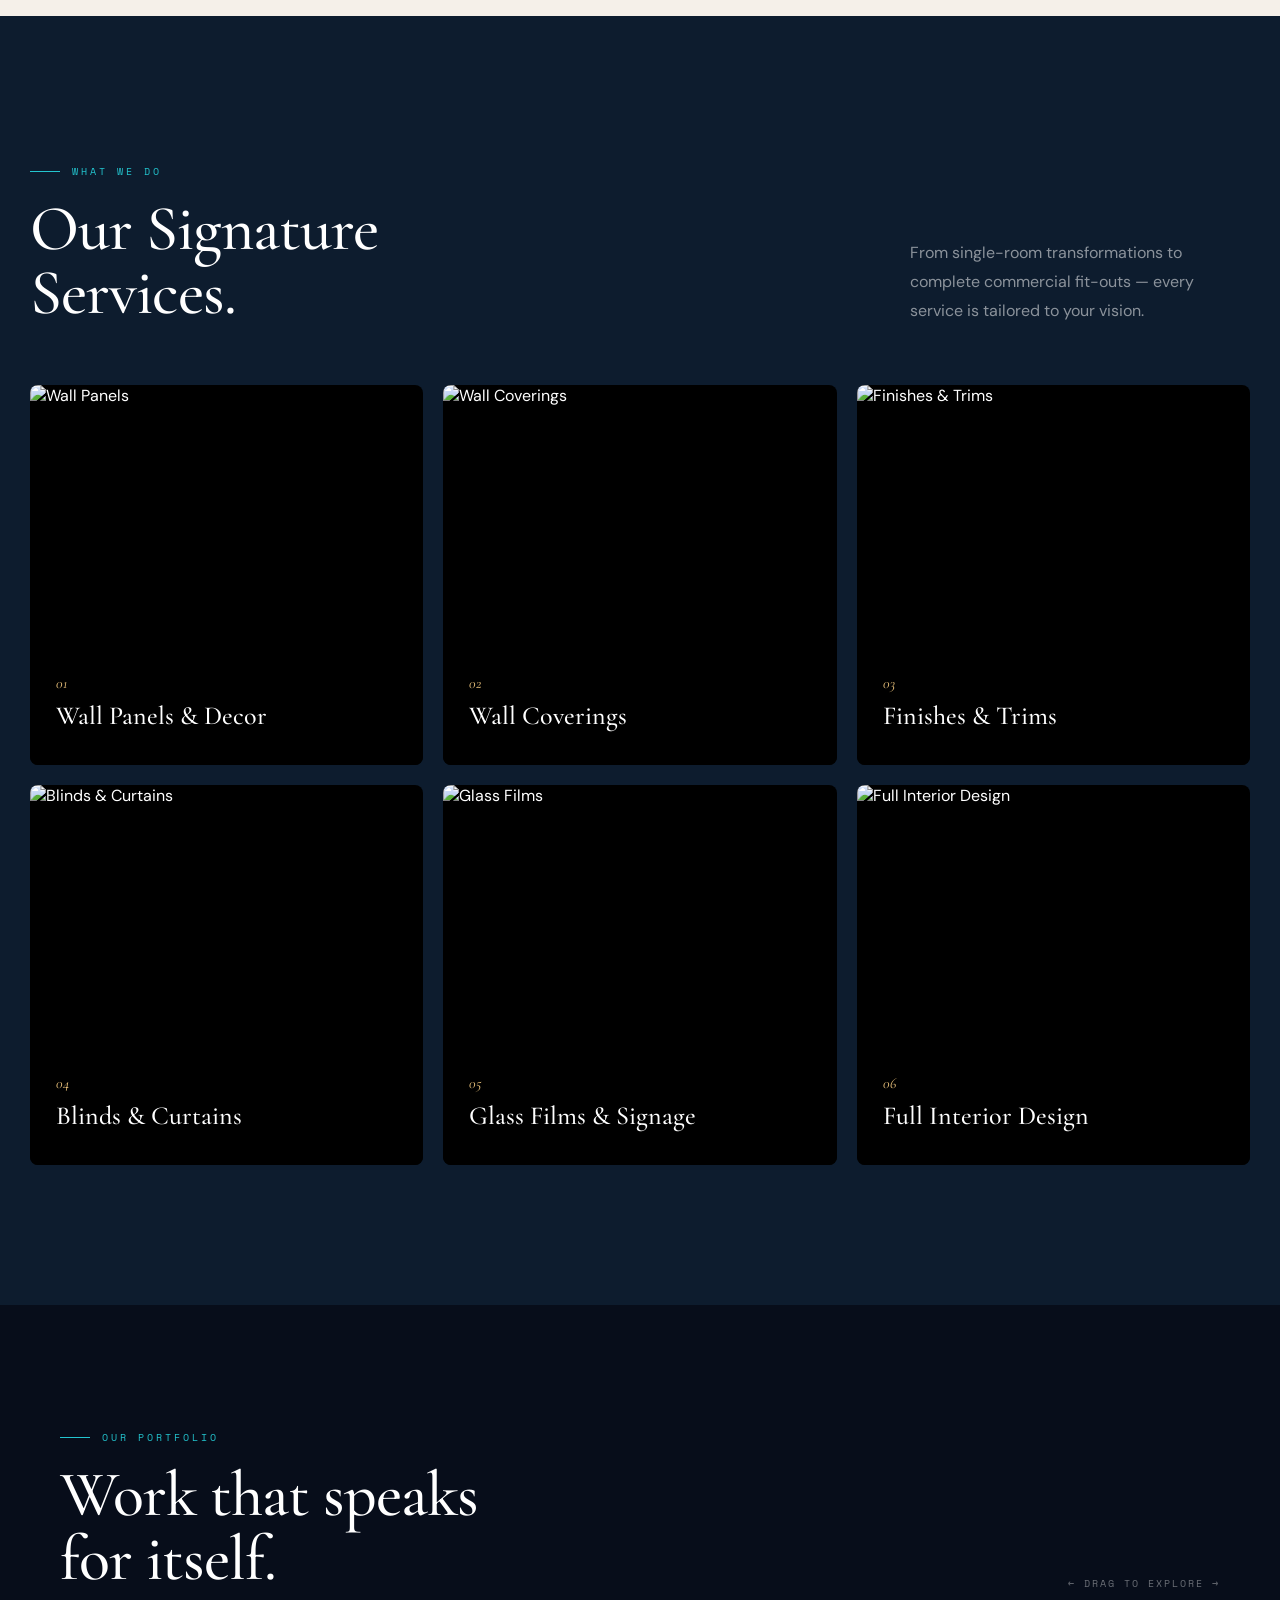
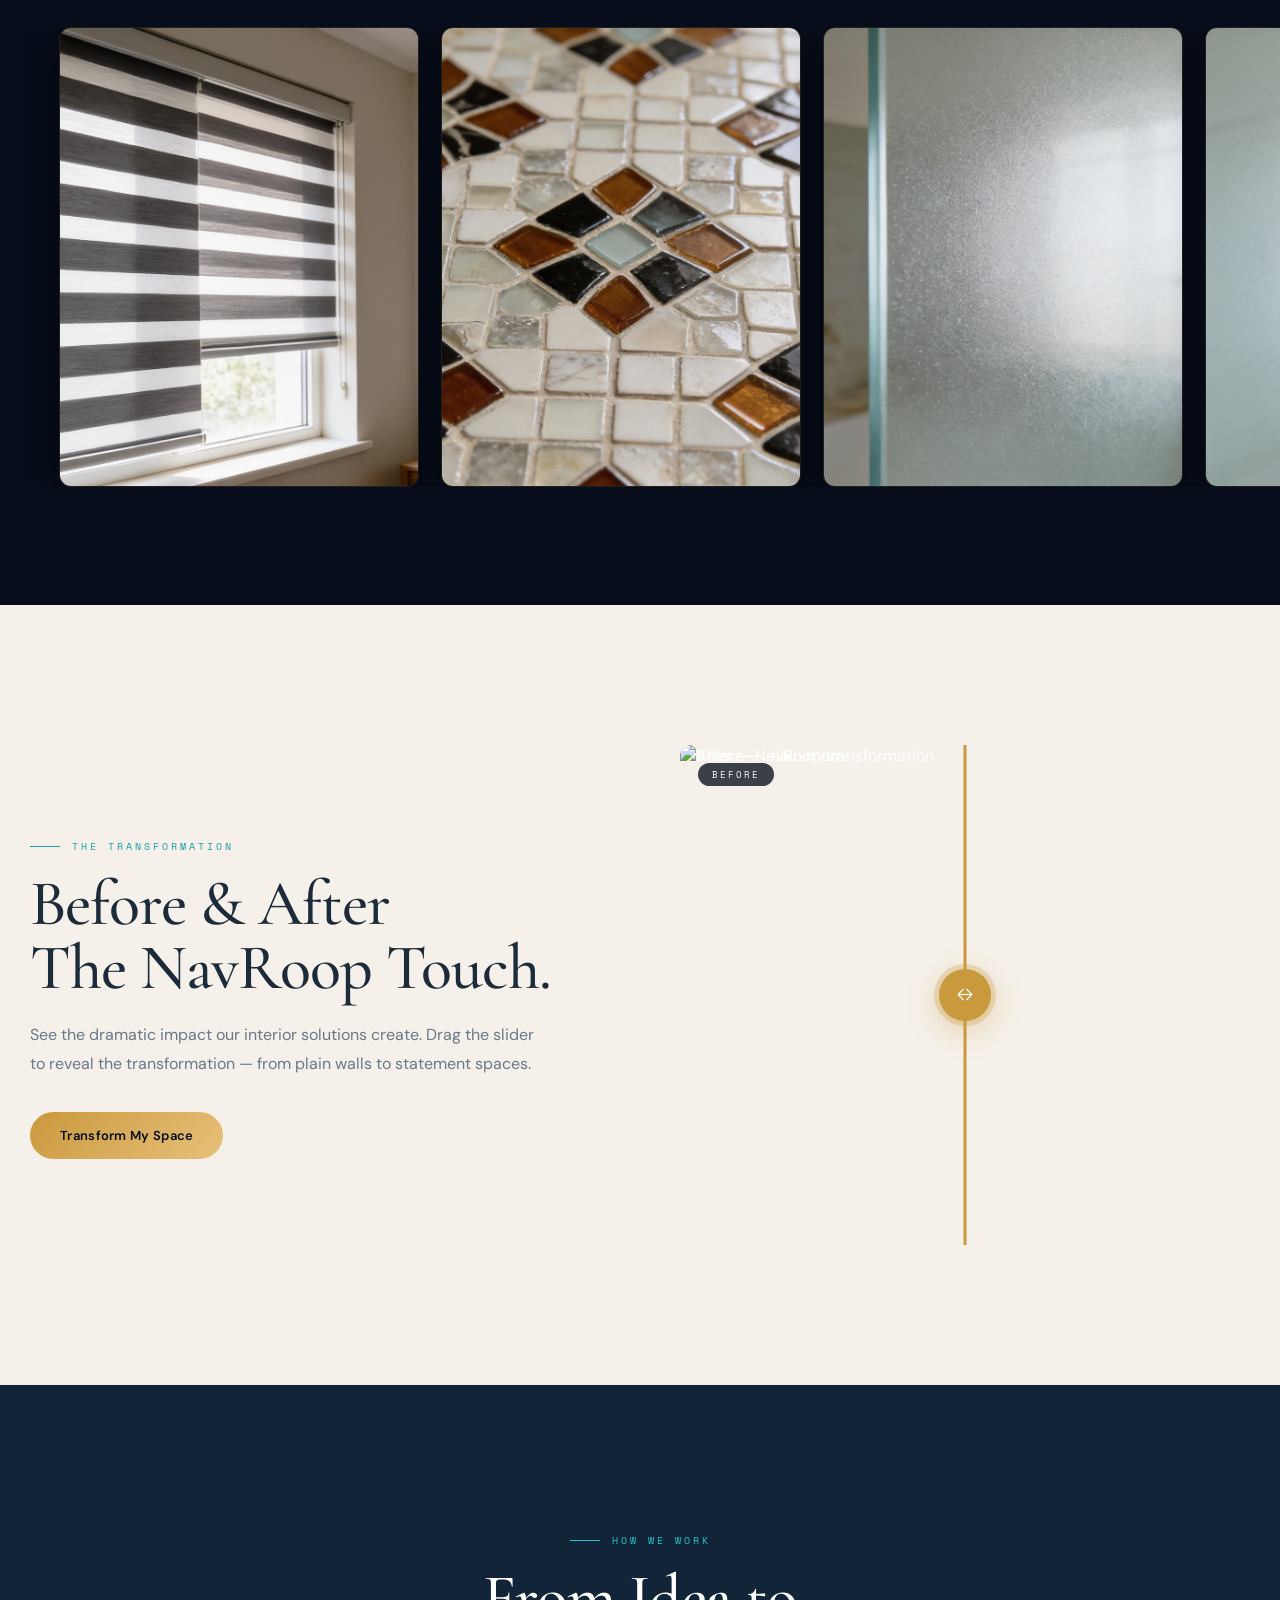
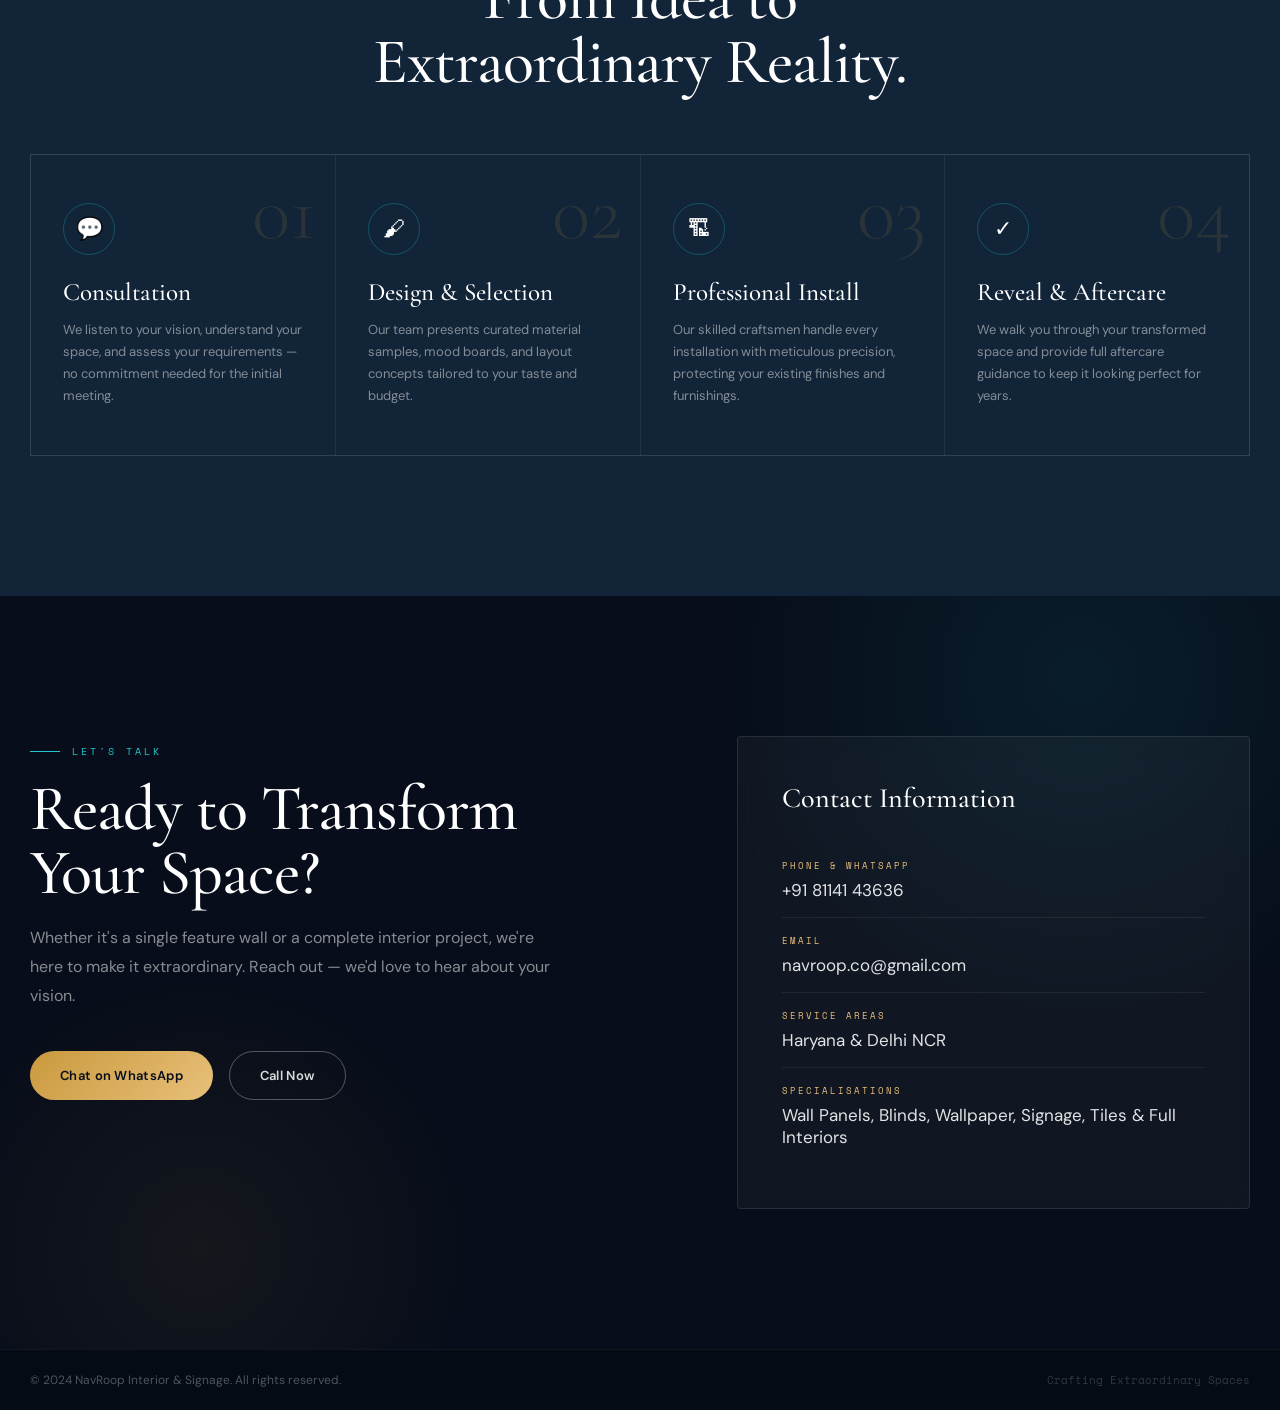
==== commit 219cbb0f: "revert: restore original elegant preloader & header logo animation, remove image front background ov" ====
--- a/index.html
+++ b/index.html
@@ -23,7 +23,19 @@
 
 <!-- ═══ PRELOADER ═══ -->
 <div id="loader" aria-hidden="true">
-  <img src="assets/logo_transparent.png" alt="NavRoop Interior &amp; Signage" class="ld-official-logo">
+  <svg class="ld-svg" viewBox="0 0 110 130">
+    <defs>
+      <linearGradient id="lg" x1="0%" y1="0%" x2="100%" y2="100%">
+        <stop offset="0%" stop-color="#1a9fa8"/>
+        <stop offset="50%" stop-color="#1f82c8"/>
+        <stop offset="100%" stop-color="#c9993d"/>
+      </linearGradient>
+    </defs>
+    <path class="ld-p1" d="M55 8 C35 8 12 28 16 60 C20 88 44 105 55 125 C66 105 90 88 94 60 C98 28 75 8 55 8 Z"/>
+    <path class="ld-p2" d="M22 54 C10 40 4 56 20 72 C30 82 44 79 55 125"/>
+    <path class="ld-p3" d="M88 54 C100 40 106 56 90 72 C80 82 66 79 55 125"/>
+  </svg>
+  <div class="ld-brand">NavRoop</div>
   <div class="ld-sub">Interior &amp; Signage</div>
   <div class="ld-bar"></div>
 </div>
@@ -56,7 +68,22 @@
 <nav class="nav" role="navigation" aria-label="Main navigation">
   <div class="container nav-in">
     <a href="#" class="brand" aria-label="NavRoop Home">
-      <img src="assets/logo_transparent.png" alt="NavRoop Interior &amp; Signage" class="brand-official-logo">
+      <svg class="brand-logo" viewBox="0 0 80 90" fill="none" aria-hidden="true">
+        <defs>
+          <linearGradient id="blg" x1="0%" y1="0%" x2="100%" y2="100%">
+            <stop offset="0%" stop-color="#1a9fa8"/>
+            <stop offset="55%" stop-color="#1f82c8"/>
+            <stop offset="100%" stop-color="#c9993d"/>
+          </linearGradient>
+        </defs>
+        <path d="M40 5 C26 5 8 22 12 50 C16 72 36 84 40 90 C44 84 64 72 68 50 C72 22 54 5 40 5 Z" fill="url(#blg)" opacity=".88"/>
+        <path d="M18 42 C9 32 4 46 16 58 C24 66 34 63 40 90" stroke="url(#blg)" stroke-width="2" fill="none" opacity=".6"/>
+        <path d="M62 42 C71 32 76 46 64 58 C56 66 46 63 40 90" stroke="url(#blg)" stroke-width="2" fill="none" opacity=".6"/>
+      </svg>
+      <div class="brand-t">
+        <span class="brand-n">NavRoop</span>
+        <span class="brand-s">Interior &amp; Signage</span>
+      </div>
     </a>
     <ul class="nav-ul">
       <li><a href="#about">About</a></li>
--- a/css/style.css
+++ b/css/style.css
@@ -47,43 +47,28 @@
 }
 #loader.out { opacity: 0; visibility: hidden; pointer-events: none; }
 
-.ld-official-logo {
-  height: 90px;
-  width: auto;
-  max-width: min(85vw, 320px);
-  object-fit: contain;
-  opacity: 0;
-  transform: scale(0.85) translateY(12px);
-  animation: officialLogoAnim 1.4s cubic-bezier(.16,1,.3,1) 0.2s forwards;
-}
-
-@keyframes officialLogoAnim {
-  0% {
-    opacity: 0;
-    transform: scale(0.85) translateY(12px);
-    filter: drop-shadow(0 0 0px rgba(26,159,168,0));
-  }
-  60% {
-    opacity: 1;
-    transform: scale(1.04) translateY(0);
-    filter: drop-shadow(0 12px 35px rgba(26,159,168,0.5)) drop-shadow(0 0 20px rgba(201,153,61,0.4));
-  }
-  100% {
-    opacity: 1;
-    transform: scale(1) translateY(0);
-    filter: drop-shadow(0 10px 30px rgba(201,153,61,0.35));
-  }
-}
-
+.ld-svg { width: 110px; height: 130px; filter: drop-shadow(0 0 12px rgba(26,159,168,0.3)); }
+.ld-svg path { fill: rgba(26,159,168,0); stroke: url(#lg); stroke-linecap: round; stroke-linejoin: round; transition: fill 0.8s ease; }
+.ld-p1 { stroke-width: 2.5; stroke-dasharray: 600; stroke-dashoffset: 600; animation: draw 1.8s cubic-bezier(.4,0,.2,1) 0.2s forwards, logoFill 0.8s ease 1.6s forwards; }
+.ld-p2 { stroke-width: 1.8; stroke-dasharray: 400; stroke-dashoffset: 400; animation: draw 1.6s cubic-bezier(.4,0,.2,1) 0.6s forwards; }
+.ld-p3 { stroke-width: 1.8; stroke-dasharray: 400; stroke-dashoffset: 400; animation: draw 1.4s cubic-bezier(.4,0,.2,1) 0.9s forwards; }
+@keyframes draw { to { stroke-dashoffset: 0; } }
+@keyframes logoFill { to { fill: rgba(201, 153, 61, 0.18); } }
+
+.ld-brand {
+  font-family: var(--fd); font-size: 30px; letter-spacing: 2px;
+  color: var(--wh); opacity: 0; margin-top: 22px;
+  animation: fup 0.6s ease 1.8s forwards;
+}
 .ld-sub {
   font-family: var(--fm); font-size: 9px; letter-spacing: 4px;
-  text-transform: uppercase; color: var(--gd); opacity: 0; margin-top: 14px;
-  animation: fup 0.6s ease 1.2s forwards;
+  text-transform: uppercase; color: var(--gd); opacity: 0; margin-top: 6px;
+  animation: fup 0.6s ease 2s forwards;
 }
 .ld-bar {
   position: absolute; bottom: 0; left: 0; height: 3px; width: 0;
   background: linear-gradient(90deg, var(--tl), var(--gd));
-  animation: bar 1.8s ease 0.1s forwards;
+  animation: bar 2.4s ease 0.1s forwards;
 }
 @keyframes bar { to { width: 100%; } }
 @keyframes fup { from { opacity: 0; transform: translateY(14px); } to { opacity: 1; transform: none; } }
@@ -117,18 +102,11 @@
 }
 .nav-in { display: flex; align-items: center; justify-content: space-between; }
 .brand { display: flex; align-items: center; gap: 12px; }
-.brand-official-logo {
-  height: 48px;
-  width: auto;
-  max-width: 220px;
-  object-fit: contain;
-  filter: drop-shadow(0 2px 8px rgba(0,0,0,0.5));
-  transition: transform 0.35s cubic-bezier(.2,.8,.2,1), filter 0.35s ease;
-}
-.brand:hover .brand-official-logo {
-  transform: scale(1.05);
-  filter: drop-shadow(0 4px 16px rgba(26,159,168,0.6));
-}
+.brand-logo { width: 42px; height: 42px; flex-shrink: 0; transition: transform 0.4s ease, filter 0.4s ease; }
+.brand:hover .brand-logo { transform: scale(1.08) rotate(3deg); filter: drop-shadow(0 0 8px rgba(26,159,168,0.6)); }
+.brand-t { display: flex; flex-direction: column; }
+.brand-n { font-family: var(--fd); font-size: 26px; font-weight: 600; color: var(--wh); line-height: 1; letter-spacing: -0.5px; }
+.brand-s { font-family: var(--fm); font-size: 8px; letter-spacing: 3px; color: var(--gdl); font-weight: 600; text-transform: uppercase; margin-top: 4px; }
 .brand-t { display: flex; flex-direction: column; }
 .brand-n { font-family: var(--fd); font-size: 26px; font-weight: 600; color: var(--wh); line-height: 1; letter-spacing: -0.5px; }
 .brand-s { font-family: var(--fm); font-size: 8px; letter-spacing: 3px; color: var(--gdl); font-weight: 600; text-transform: uppercase; margin-top: 4px; }
@@ -722,6 +700,7 @@
   .gal-ov {
     opacity: 1;
     padding: 18px;
+    background: none !important;
   }
 
   .gal-ov-t {
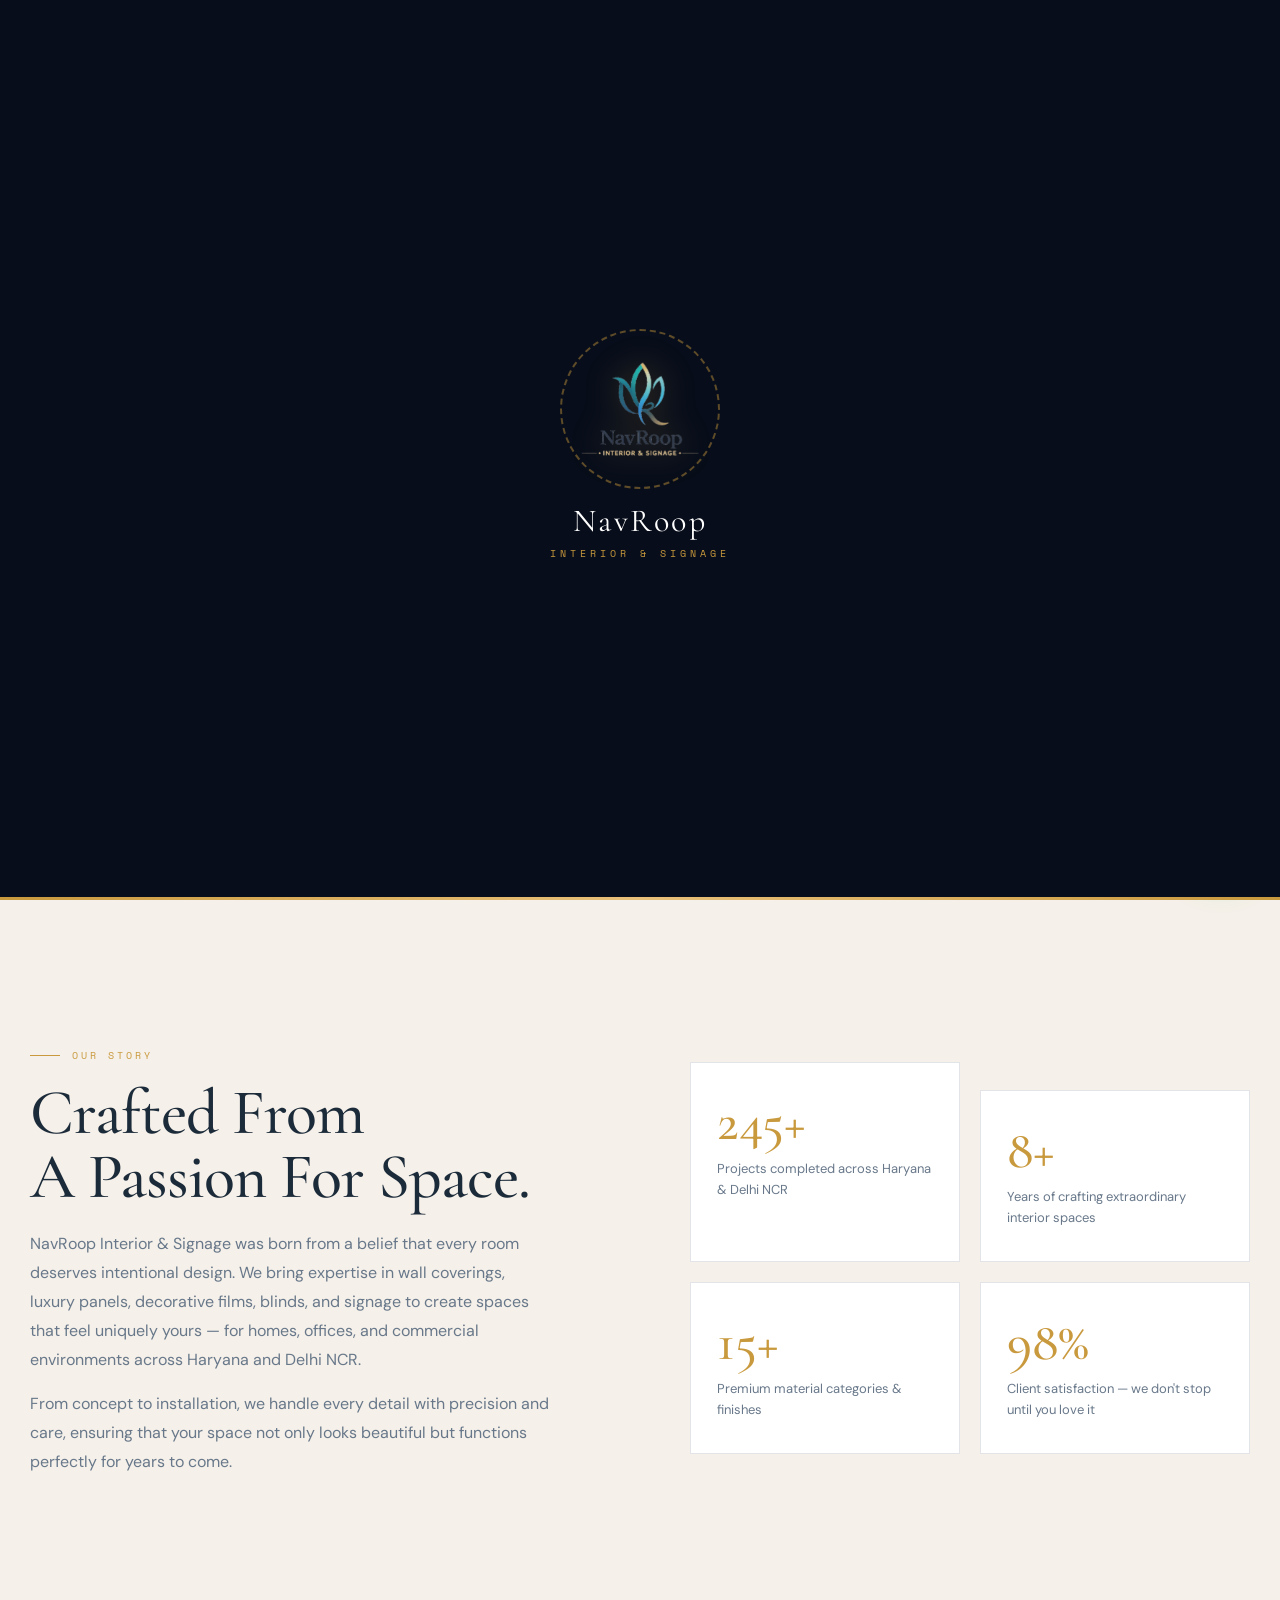
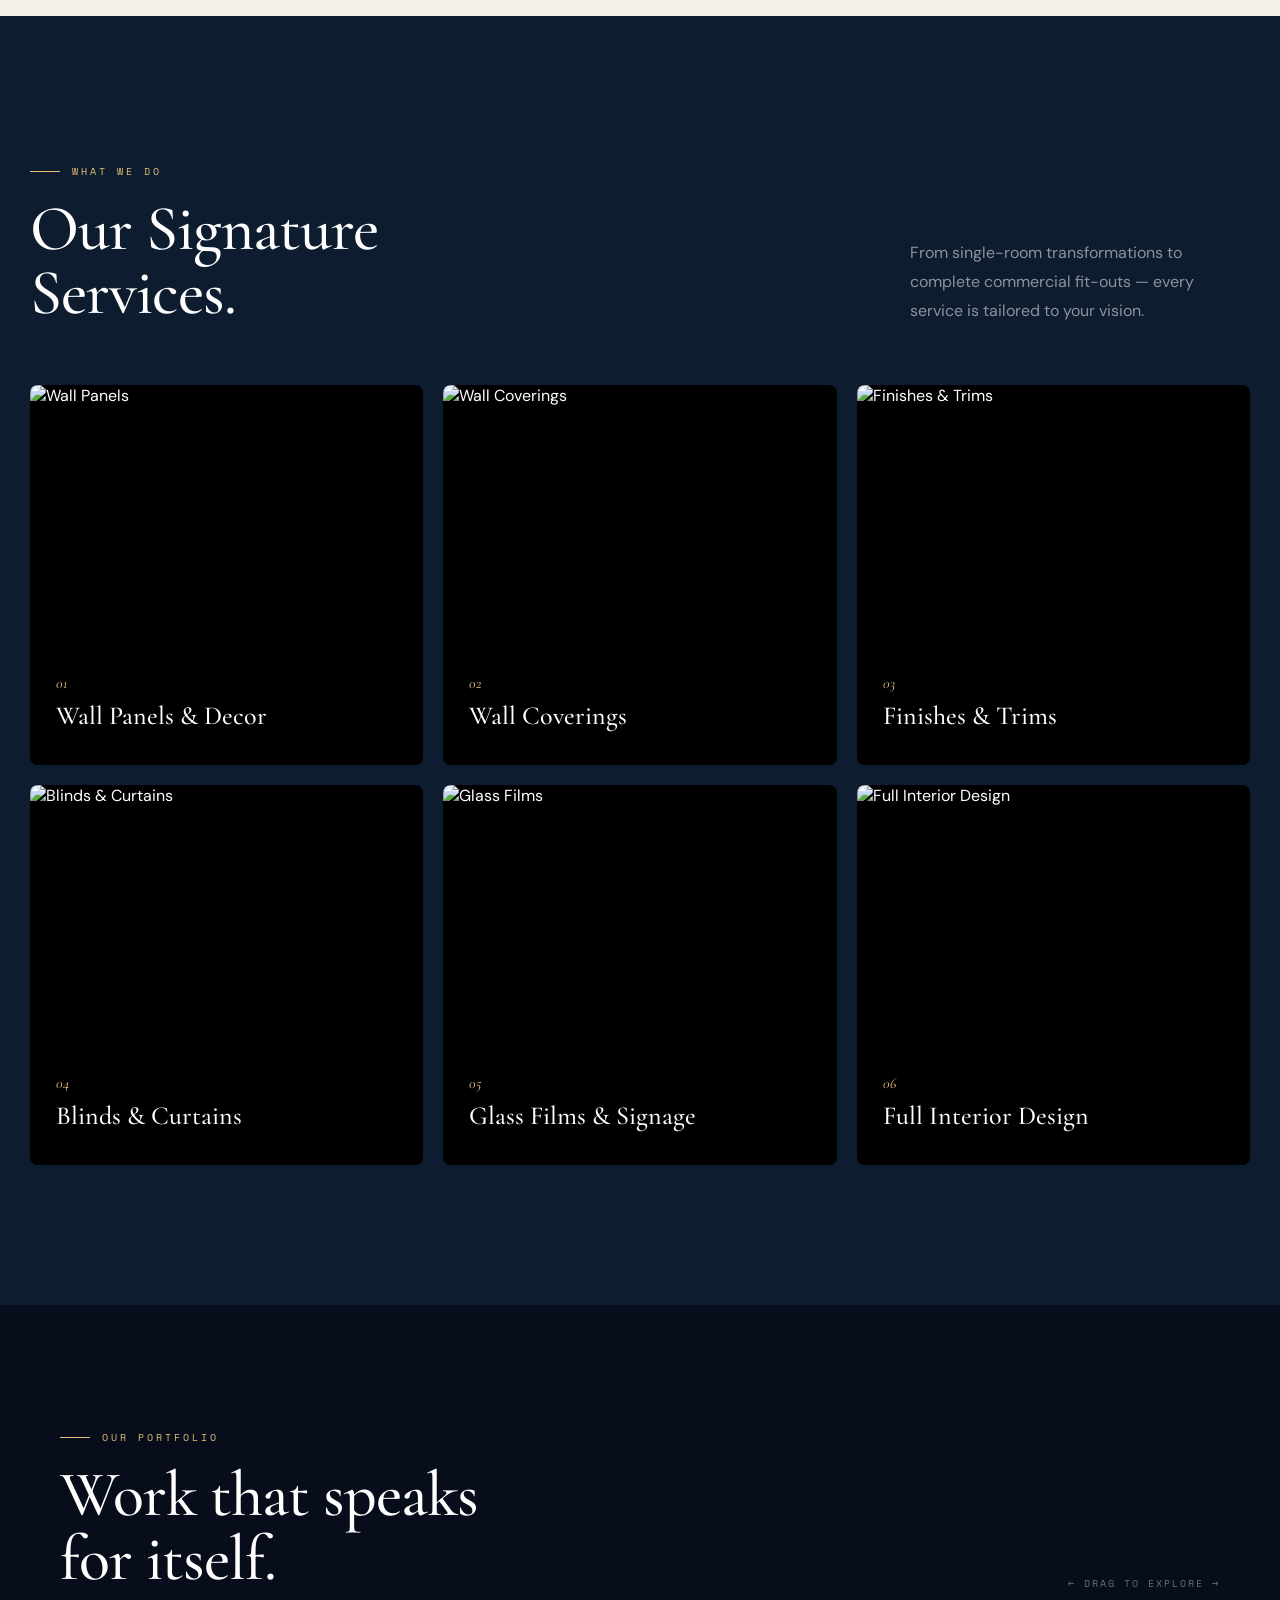
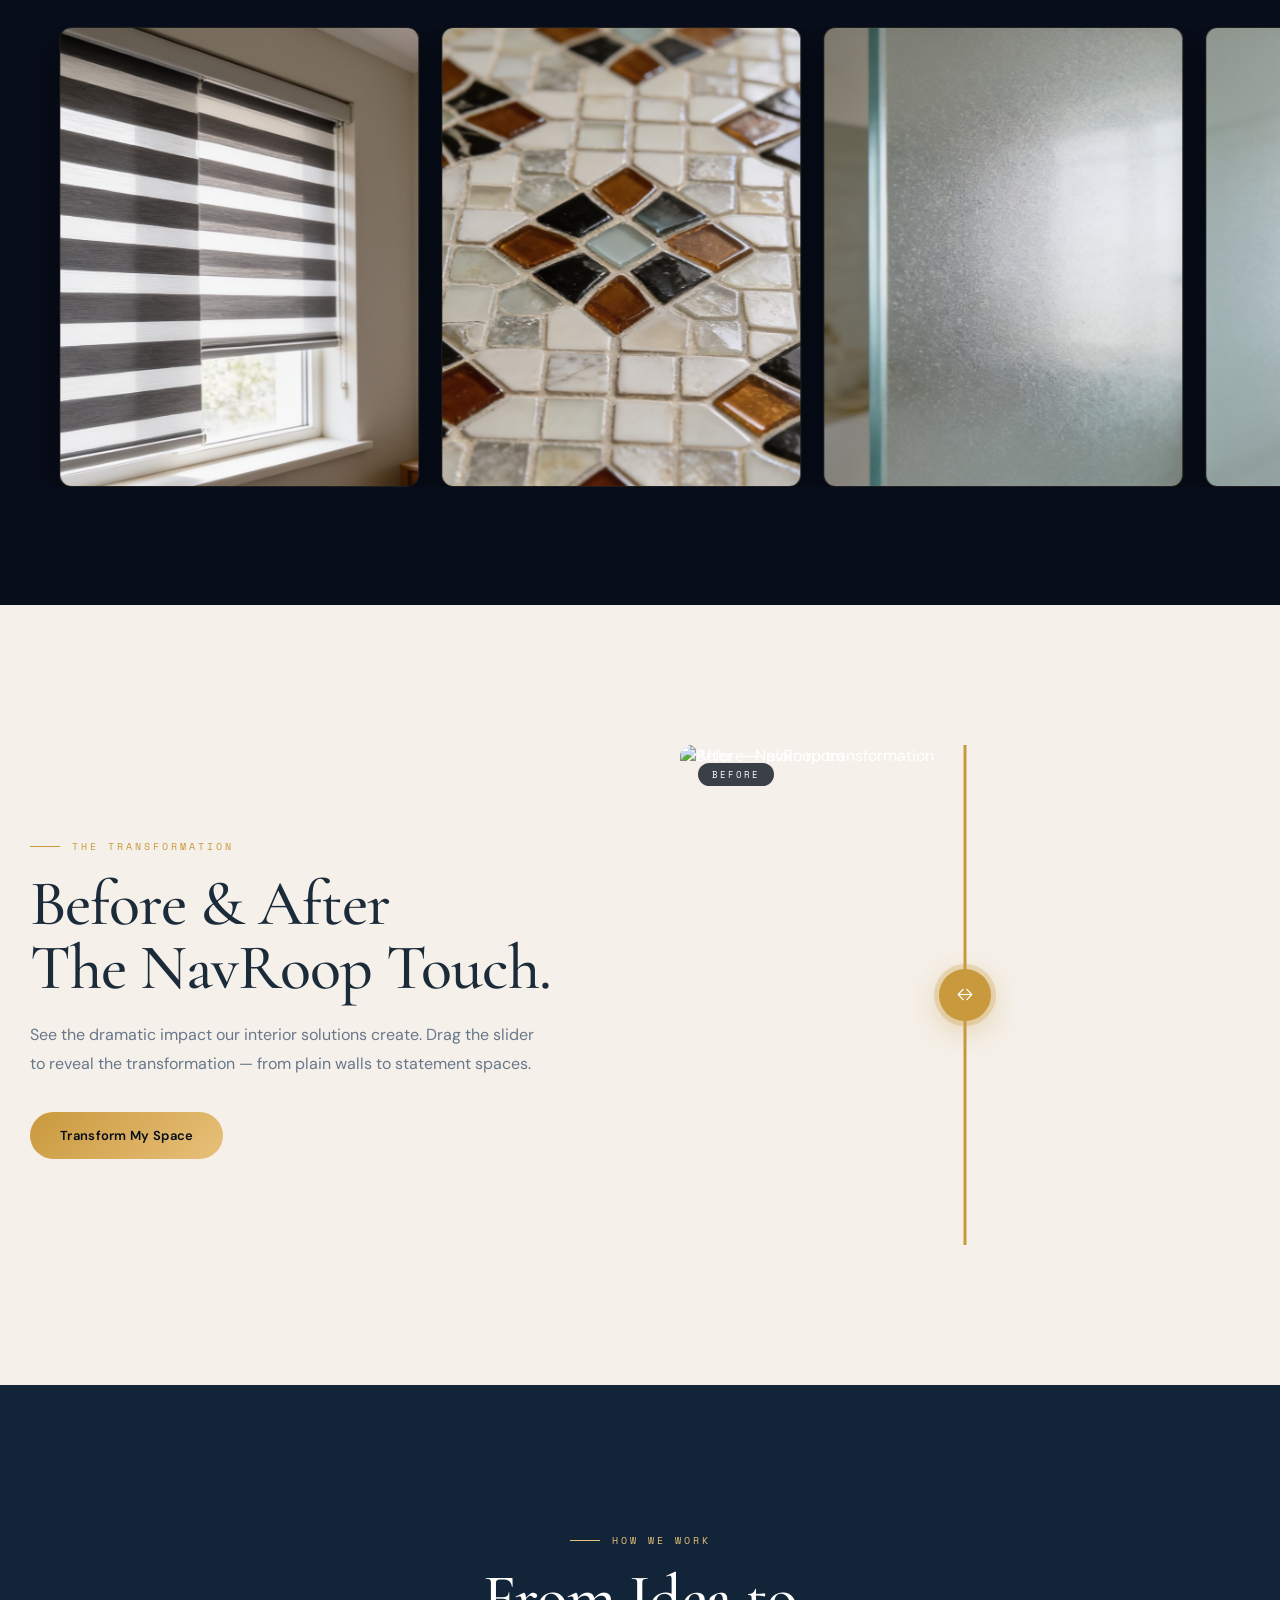
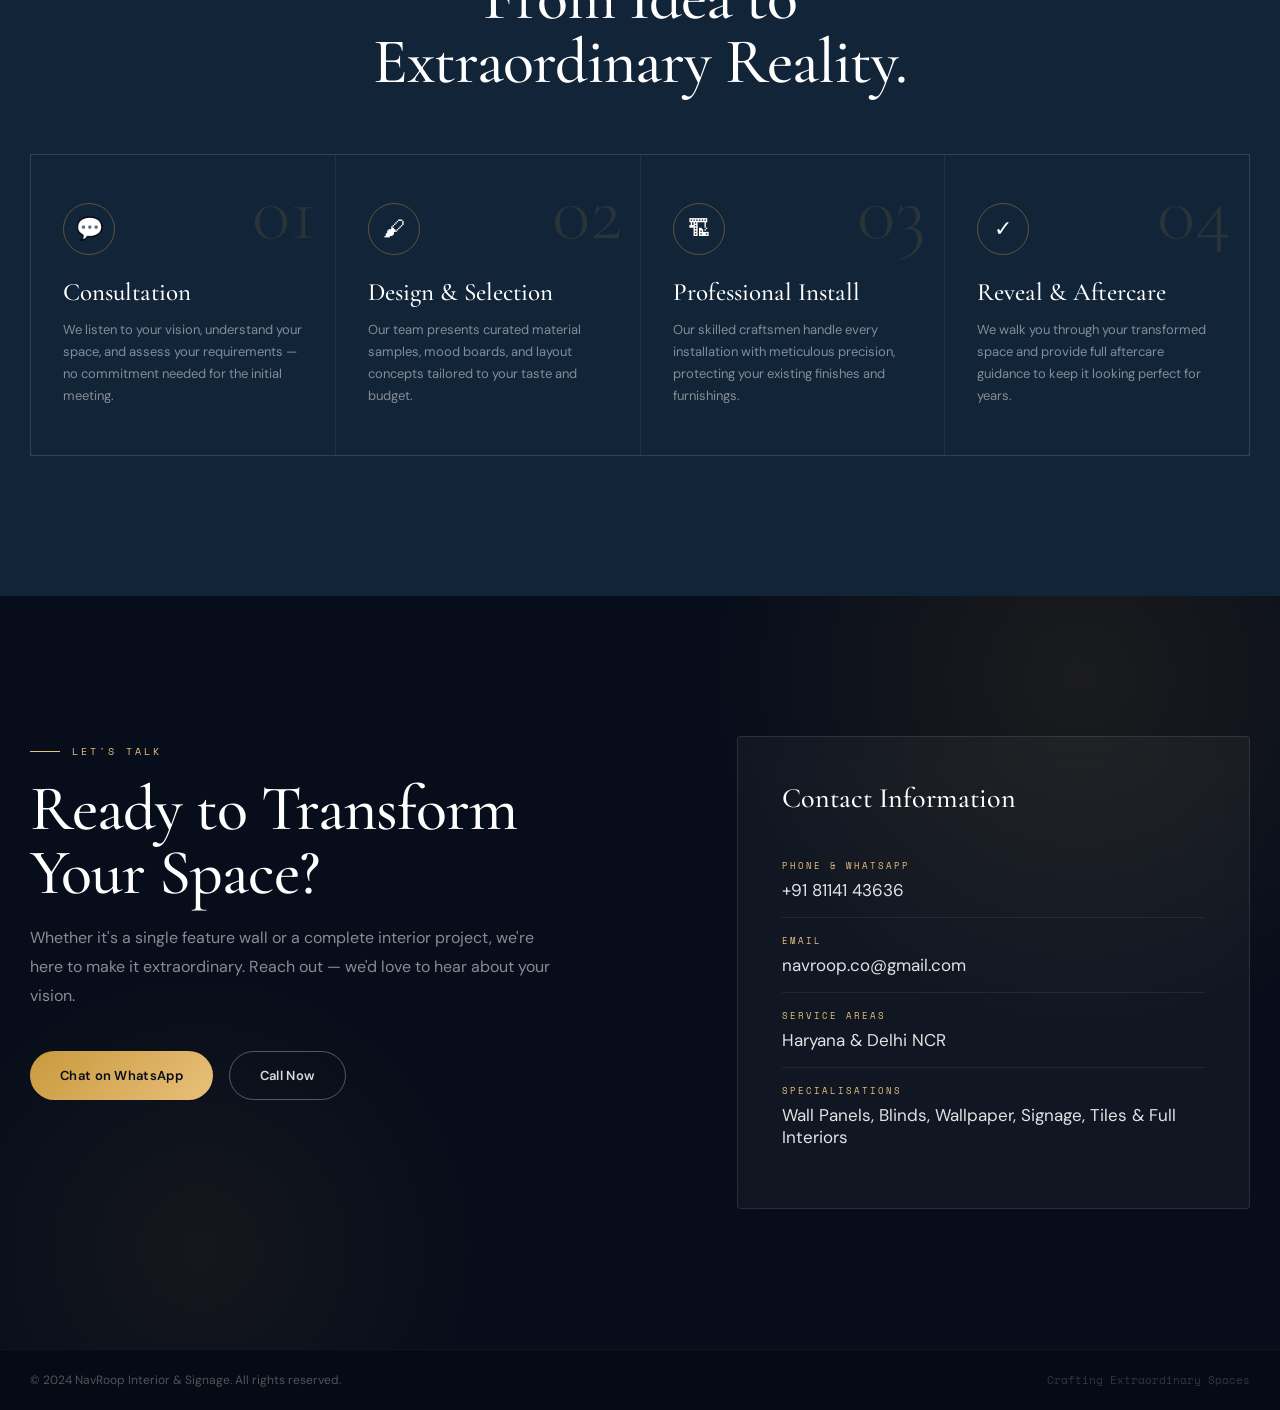
==== commit bc6bef6f: "Remove all AI cyan/blue colors, replace preloader and header SVG with official transparent logo PNG " ====
--- a/index.html
+++ b/index.html
@@ -23,18 +23,10 @@
 
 <!-- ═══ PRELOADER ═══ -->
 <div id="loader" aria-hidden="true">
-  <svg class="ld-svg" viewBox="0 0 110 130">
-    <defs>
-      <linearGradient id="lg" x1="0%" y1="0%" x2="100%" y2="100%">
-        <stop offset="0%" stop-color="#1a9fa8"/>
-        <stop offset="50%" stop-color="#1f82c8"/>
-        <stop offset="100%" stop-color="#c9993d"/>
-      </linearGradient>
-    </defs>
-    <path class="ld-p1" d="M55 8 C35 8 12 28 16 60 C20 88 44 105 55 125 C66 105 90 88 94 60 C98 28 75 8 55 8 Z"/>
-    <path class="ld-p2" d="M22 54 C10 40 4 56 20 72 C30 82 44 79 55 125"/>
-    <path class="ld-p3" d="M88 54 C100 40 106 56 90 72 C80 82 66 79 55 125"/>
-  </svg>
+  <div class="ld-logo-box">
+    <div class="ld-logo-ring"></div>
+    <img src="assets/logo_transparent.png" class="ld-logo-img" alt="NavRoop Interior &amp; Signage Logo">
+  </div>
   <div class="ld-brand">NavRoop</div>
   <div class="ld-sub">Interior &amp; Signage</div>
   <div class="ld-bar"></div>
@@ -58,7 +50,7 @@
     <button class="lb-close" id="lbClose" aria-label="Close">&#215;</button>
     <button class="lb-nav p" id="lbPrev" aria-label="Previous">&#8249;</button>
     <img id="lbImg" src="" alt="NavRoop Interior Work" style="display:none">
-    <video id="lbVid" controls muted style="display:none; max-width:88vw; max-height:85vh; border-radius:8px;"></video>
+    <video id="lbVid" controls playsinline style="display:none"></video>
     <button class="lb-nav n" id="lbNext" aria-label="Next">&#8250;</button>
     <div class="lb-cap" id="lbCap"></div>
   </div>
@@ -68,18 +60,7 @@
 <nav class="nav" role="navigation" aria-label="Main navigation">
   <div class="container nav-in">
     <a href="#" class="brand" aria-label="NavRoop Home">
-      <svg class="brand-logo" viewBox="0 0 80 90" fill="none" aria-hidden="true">
-        <defs>
-          <linearGradient id="blg" x1="0%" y1="0%" x2="100%" y2="100%">
-            <stop offset="0%" stop-color="#1a9fa8"/>
-            <stop offset="55%" stop-color="#1f82c8"/>
-            <stop offset="100%" stop-color="#c9993d"/>
-          </linearGradient>
-        </defs>
-        <path d="M40 5 C26 5 8 22 12 50 C16 72 36 84 40 90 C44 84 64 72 68 50 C72 22 54 5 40 5 Z" fill="url(#blg)" opacity=".88"/>
-        <path d="M18 42 C9 32 4 46 16 58 C24 66 34 63 40 90" stroke="url(#blg)" stroke-width="2" fill="none" opacity=".6"/>
-        <path d="M62 42 C71 32 76 46 64 58 C56 66 46 63 40 90" stroke="url(#blg)" stroke-width="2" fill="none" opacity=".6"/>
-      </svg>
+      <img src="assets/logo_transparent.png" class="brand-logo-img" alt="NavRoop Logo">
       <div class="brand-t">
         <span class="brand-n">NavRoop</span>
         <span class="brand-s">Interior &amp; Signage</span>
--- a/css/style.css
+++ b/css/style.css
@@ -9,8 +9,8 @@
   --nd: #070d1a;
   --nm: #0d1c2e;
   --nk: #122438;
-  --tl: #1a9fa8;
-  --tll: #23c5cf;
+  --tl: #c9993d;
+  --tll: #e8c07a;
   --gd: #c9993d;
   --gdl: #e8c07a;
   --cr: #f5f0e9;
@@ -47,28 +47,56 @@
 }
 #loader.out { opacity: 0; visibility: hidden; pointer-events: none; }
 
-.ld-svg { width: 110px; height: 130px; filter: drop-shadow(0 0 12px rgba(26,159,168,0.3)); }
-.ld-svg path { fill: rgba(26,159,168,0); stroke: url(#lg); stroke-linecap: round; stroke-linejoin: round; transition: fill 0.8s ease; }
-.ld-p1 { stroke-width: 2.5; stroke-dasharray: 600; stroke-dashoffset: 600; animation: draw 1.8s cubic-bezier(.4,0,.2,1) 0.2s forwards, logoFill 0.8s ease 1.6s forwards; }
-.ld-p2 { stroke-width: 1.8; stroke-dasharray: 400; stroke-dashoffset: 400; animation: draw 1.6s cubic-bezier(.4,0,.2,1) 0.6s forwards; }
-.ld-p3 { stroke-width: 1.8; stroke-dasharray: 400; stroke-dashoffset: 400; animation: draw 1.4s cubic-bezier(.4,0,.2,1) 0.9s forwards; }
-@keyframes draw { to { stroke-dashoffset: 0; } }
-@keyframes logoFill { to { fill: rgba(201, 153, 61, 0.18); } }
+.ld-logo-box {
+  position: relative;
+  width: 140px;
+  height: 140px;
+  display: flex;
+  align-items: center;
+  justify-content: center;
+}
+.ld-logo-ring {
+  position: absolute;
+  inset: -10px;
+  border-radius: 50%;
+  border: 2px dashed rgba(201, 153, 61, 0.45);
+  animation: spinRing 12s linear infinite, glowRing 2s ease-in-out infinite alternate;
+}
+.ld-logo-img {
+  width: 120px;
+  height: 120px;
+  object-fit: contain;
+  filter: drop-shadow(0 0 16px rgba(201, 153, 61, 0.4));
+  animation: logoEntrance 1.2s cubic-bezier(0.16, 1, 0.3, 1) forwards;
+}
+
+@keyframes spinRing {
+  to { transform: rotate(360deg); }
+}
+@keyframes glowRing {
+  from { border-color: rgba(201, 153, 61, 0.3); box-shadow: 0 0 12px rgba(201, 153, 61, 0.15); }
+  to { border-color: rgba(232, 192, 122, 0.85); box-shadow: 0 0 28px rgba(201, 153, 61, 0.5); }
+}
+@keyframes logoEntrance {
+  0% { opacity: 0; transform: scale(0.7) translateY(12px); filter: drop-shadow(0 0 0px rgba(201, 153, 61, 0)); }
+  60% { opacity: 1; transform: scale(1.06); filter: drop-shadow(0 0 24px rgba(201, 153, 61, 0.6)); }
+  100% { opacity: 1; transform: scale(1); filter: drop-shadow(0 0 16px rgba(201, 153, 61, 0.4)); }
+}
 
 .ld-brand {
-  font-family: var(--fd); font-size: 30px; letter-spacing: 2px;
+  font-family: var(--fd); font-size: 32px; letter-spacing: 2.5px;
   color: var(--wh); opacity: 0; margin-top: 22px;
-  animation: fup 0.6s ease 1.8s forwards;
+  animation: fup 0.6s ease 0.8s forwards;
 }
 .ld-sub {
-  font-family: var(--fm); font-size: 9px; letter-spacing: 4px;
+  font-family: var(--fm); font-size: 10px; letter-spacing: 4px;
   text-transform: uppercase; color: var(--gd); opacity: 0; margin-top: 6px;
-  animation: fup 0.6s ease 2s forwards;
+  animation: fup 0.6s ease 1s forwards;
 }
 .ld-bar {
   position: absolute; bottom: 0; left: 0; height: 3px; width: 0;
-  background: linear-gradient(90deg, var(--tl), var(--gd));
-  animation: bar 2.4s ease 0.1s forwards;
+  background: linear-gradient(90deg, #c9993d, #e8c07a, #c9993d);
+  animation: bar 1.8s ease 0.1s forwards;
 }
 @keyframes bar { to { width: 100%; } }
 @keyframes fup { from { opacity: 0; transform: translateY(14px); } to { opacity: 1; transform: none; } }
@@ -81,12 +109,12 @@
 .c-dot { width: 8px; height: 8px; background: var(--gd); transition: width 0.2s, height 0.2s, background 0.3s; }
 .c-ring { width: 40px; height: 40px; border: 1.5px solid rgba(201,153,61,0.55); transition: width 0.35s, height 0.35s, border-color 0.3s; }
 .c-dot.h { width: 14px; height: 14px; background: var(--tll); }
-.c-ring.h { width: 64px; height: 64px; border-color: rgba(26,159,168,0.5); }
+.c-ring.h { width: 64px; height: 64px; border-color: rgba(201,153,61,0.6); }
 
 /* ── AMBIENT GLOW ── */
 .glow {
   position: fixed; width: 520px; height: 520px; border-radius: 50%;
-  background: radial-gradient(circle, rgba(26,159,168,0.07), transparent 70%);
+  background: radial-gradient(circle, rgba(201,153,61,0.08), transparent 70%);
   pointer-events: none; z-index: 0; transform: translate(-50%, -50%);
 }
 
@@ -102,11 +130,8 @@
 }
 .nav-in { display: flex; align-items: center; justify-content: space-between; }
 .brand { display: flex; align-items: center; gap: 12px; }
-.brand-logo { width: 42px; height: 42px; flex-shrink: 0; transition: transform 0.4s ease, filter 0.4s ease; }
-.brand:hover .brand-logo { transform: scale(1.08) rotate(3deg); filter: drop-shadow(0 0 8px rgba(26,159,168,0.6)); }
-.brand-t { display: flex; flex-direction: column; }
-.brand-n { font-family: var(--fd); font-size: 26px; font-weight: 600; color: var(--wh); line-height: 1; letter-spacing: -0.5px; }
-.brand-s { font-family: var(--fm); font-size: 8px; letter-spacing: 3px; color: var(--gdl); font-weight: 600; text-transform: uppercase; margin-top: 4px; }
+.brand-logo-img { width: 44px; height: 44px; flex-shrink: 0; object-fit: contain; filter: drop-shadow(0 0 8px rgba(201,153,61,0.35)); transition: transform 0.4s ease, filter 0.4s ease; }
+.brand:hover .brand-logo-img { transform: scale(1.08); filter: drop-shadow(0 0 14px rgba(201, 153, 61, 0.65)); }
 .brand-t { display: flex; flex-direction: column; }
 .brand-n { font-family: var(--fd); font-size: 26px; font-weight: 600; color: var(--wh); line-height: 1; letter-spacing: -0.5px; }
 .brand-s { font-family: var(--fm); font-size: 8px; letter-spacing: 3px; color: var(--gdl); font-weight: 600; text-transform: uppercase; margin-top: 4px; }
@@ -181,9 +206,9 @@
 .h-ov { position: absolute; inset: 0; z-index: -2; background: linear-gradient(135deg, rgba(7,13,26,0.95) 0%, rgba(7,13,26,0.72) 55%, rgba(7,13,26,0.5) 100%); }
 .h-blobs { position: absolute; inset: 0; z-index: -1; overflow: hidden; }
 .blob { position: absolute; border-radius: 50%; filter: blur(75px); animation: blob 14s ease-in-out infinite; }
-.b1 { width: 650px; height: 650px; background: radial-gradient(circle, rgba(26,159,168,0.22), transparent); top: -200px; right: -120px; }
+.b1 { width: 650px; height: 650px; background: radial-gradient(circle, rgba(201,153,61,0.18), transparent); top: -200px; right: -120px; }
 .b2 { width: 450px; height: 450px; background: radial-gradient(circle, rgba(201,153,61,0.18), transparent); bottom: -150px; left: 15%; animation-delay: -5s; animation-duration: 18s; }
-.b3 { width: 320px; height: 320px; background: radial-gradient(circle, rgba(26,159,168,0.12), transparent); top: 40%; left: -100px; animation-delay: -9s; animation-duration: 20s; }
+.b3 { width: 320px; height: 320px; background: radial-gradient(circle, rgba(232,192,122,0.12), transparent); top: 40%; left: -100px; animation-delay: -9s; animation-duration: 20s; }
 @keyframes blob { 0%,100% { transform: translate(0,0) scale(1); } 33% { transform: translate(30px,-45px) scale(1.07); } 66% { transform: translate(-20px,25px) scale(0.95); } }
 
 .h-in { display: grid; grid-template-columns: 1fr 1fr; gap: 60px; align-items: center; padding: 150px 0 100px; width: 100%; }
@@ -217,7 +242,7 @@
   font-size: 10px; font-family: var(--fm); letter-spacing: 1.5px; color: rgba(255,255,255,0.78);
   white-space: nowrap; animation: chipf 7s ease-in-out infinite;
 }
-.chip.t { border-color: rgba(26,159,168,0.4); color: var(--tll); }
+.chip.t { border-color: rgba(201,153,61,0.4); color: var(--tll); }
 .chip.g { border-color: rgba(201,153,61,0.4); color: var(--gdl); }
 .chip:nth-child(1) { top: 2%; left: 22%; animation-delay: 0s; }
 .chip:nth-child(2) { top: 18%; right: 2%; animation-delay: -1.2s; }
@@ -322,15 +347,15 @@
 .proc { background: var(--nk); padding: 140px 0; }
 .proc-grid { display: grid; grid-template-columns: repeat(4, 1fr); gap: 1px; background: rgba(255,255,255,0.07); margin-top: 60px; border: 1px solid rgba(255,255,255,0.07); }
 .p-step { background: var(--nk); padding: 48px 32px; position: relative; transition: background 0.4s; }
-.p-step:hover { background: rgba(26,159,168,0.08); }
+.p-step:hover { background: rgba(201,153,61,0.08); }
 .p-big { font-family: var(--fd); font-size: 80px; font-weight: 300; color: rgba(201,153,61,0.13); line-height: 1; position: absolute; top: 18px; right: 18px; }
-.p-ico { width: 52px; height: 52px; border: 1px solid rgba(26,159,168,0.4); border-radius: 50%; display: flex; align-items: center; justify-content: center; font-size: 22px; margin-bottom: 22px; }
+.p-ico { width: 52px; height: 52px; border: 1px solid rgba(201,153,61,0.4); border-radius: 50%; display: flex; align-items: center; justify-content: center; font-size: 22px; margin-bottom: 22px; }
 .p-step h3 { font-family: var(--fd); font-size: 25px; font-weight: 500; color: var(--wh); margin-bottom: 12px; }
 .p-step p { font-size: 13px; color: rgba(255,255,255,0.48); line-height: 1.7; }
 
 /* ── CONTACT ── */
 .ct-sect { padding: 140px 0; background: var(--nd); position: relative; overflow: hidden; }
-.ct-sect::before { content: ''; position: absolute; width: 800px; height: 800px; border-radius: 50%; background: radial-gradient(circle, rgba(26,159,168,0.11), transparent 65%); top: -320px; right: -200px; }
+.ct-sect::before { content: ''; position: absolute; width: 800px; height: 800px; border-radius: 50%; background: radial-gradient(circle, rgba(201,153,61,0.10), transparent 65%); top: -320px; right: -200px; }
 .ct-sect::after { content: ''; position: absolute; width: 600px; height: 600px; border-radius: 50%; background: radial-gradient(circle, rgba(201,153,61,0.07), transparent 65%); bottom: -200px; left: -100px; }
 .ct-grid { display: grid; grid-template-columns: 1.1fr 0.9fr; gap: 80px; position: relative; z-index: 1; }
 .ct-cta { display: flex; gap: 16px; flex-wrap: wrap; margin-top: 40px; }
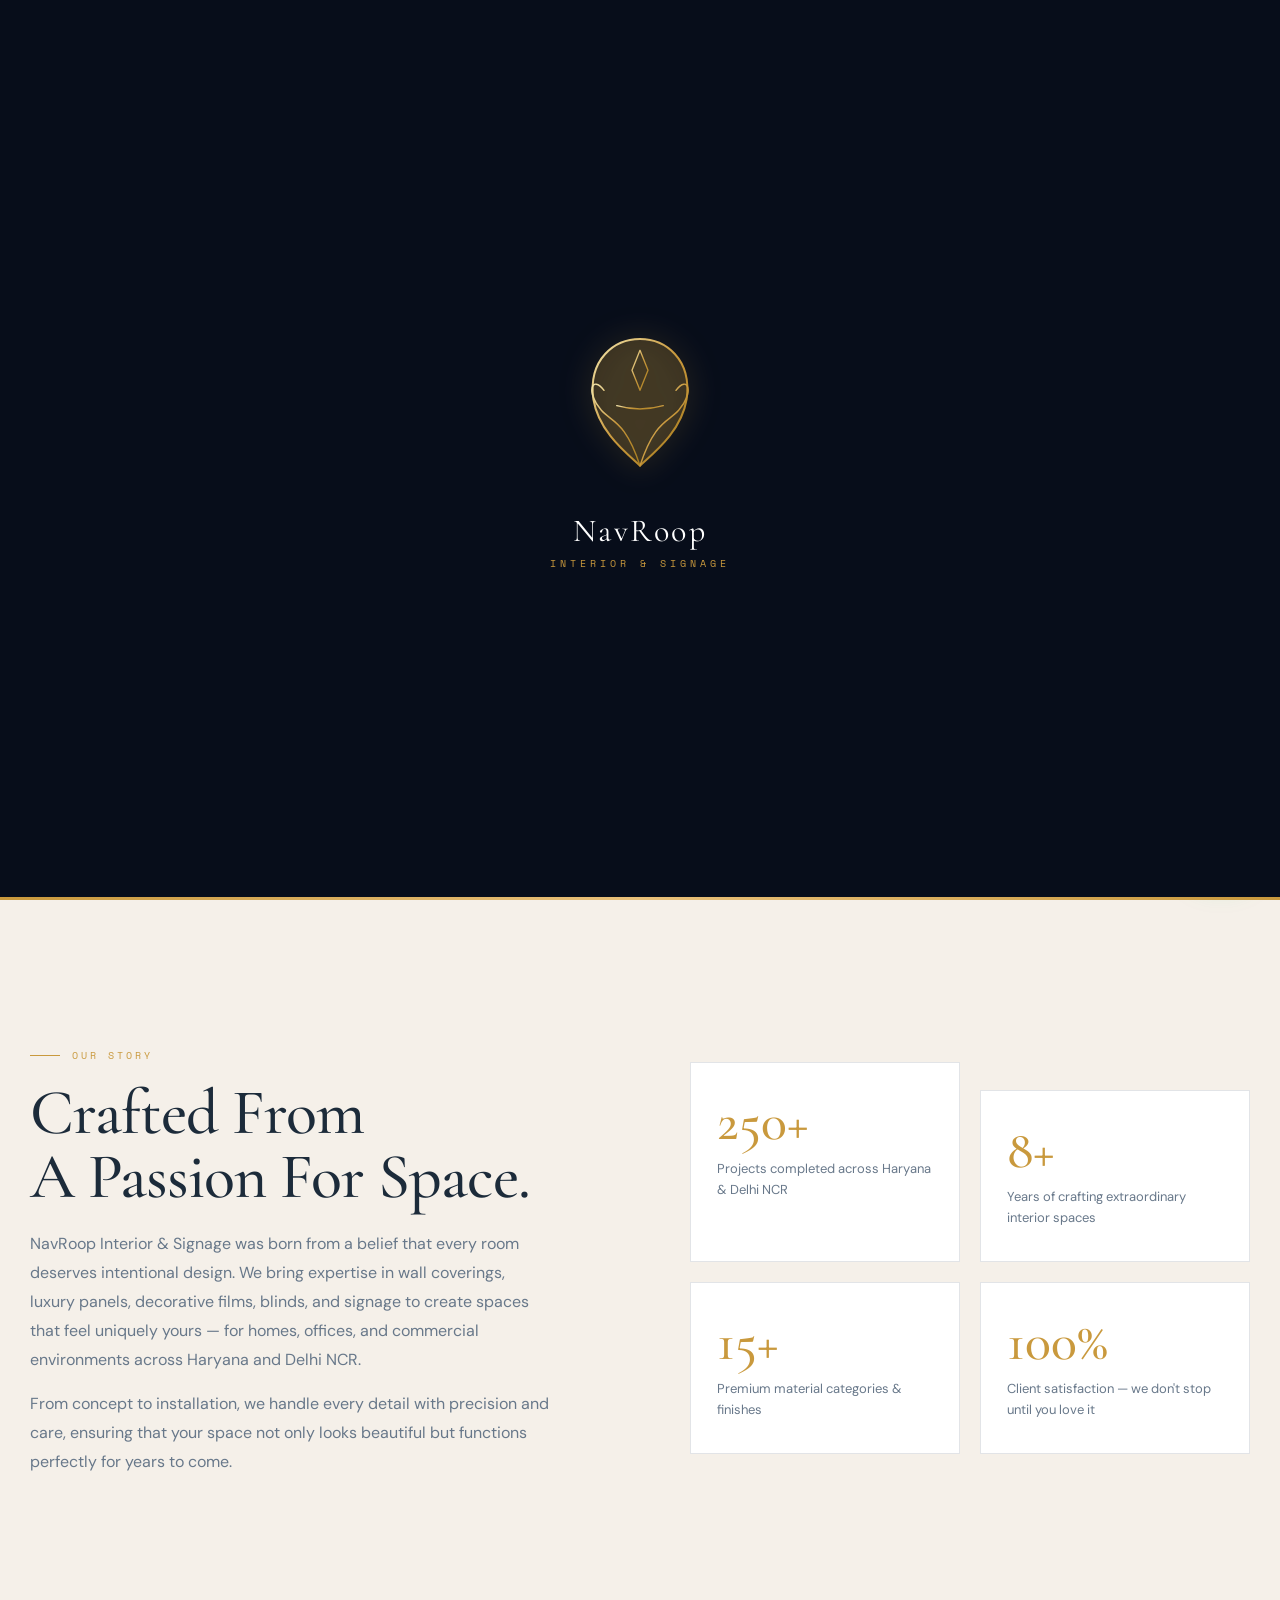
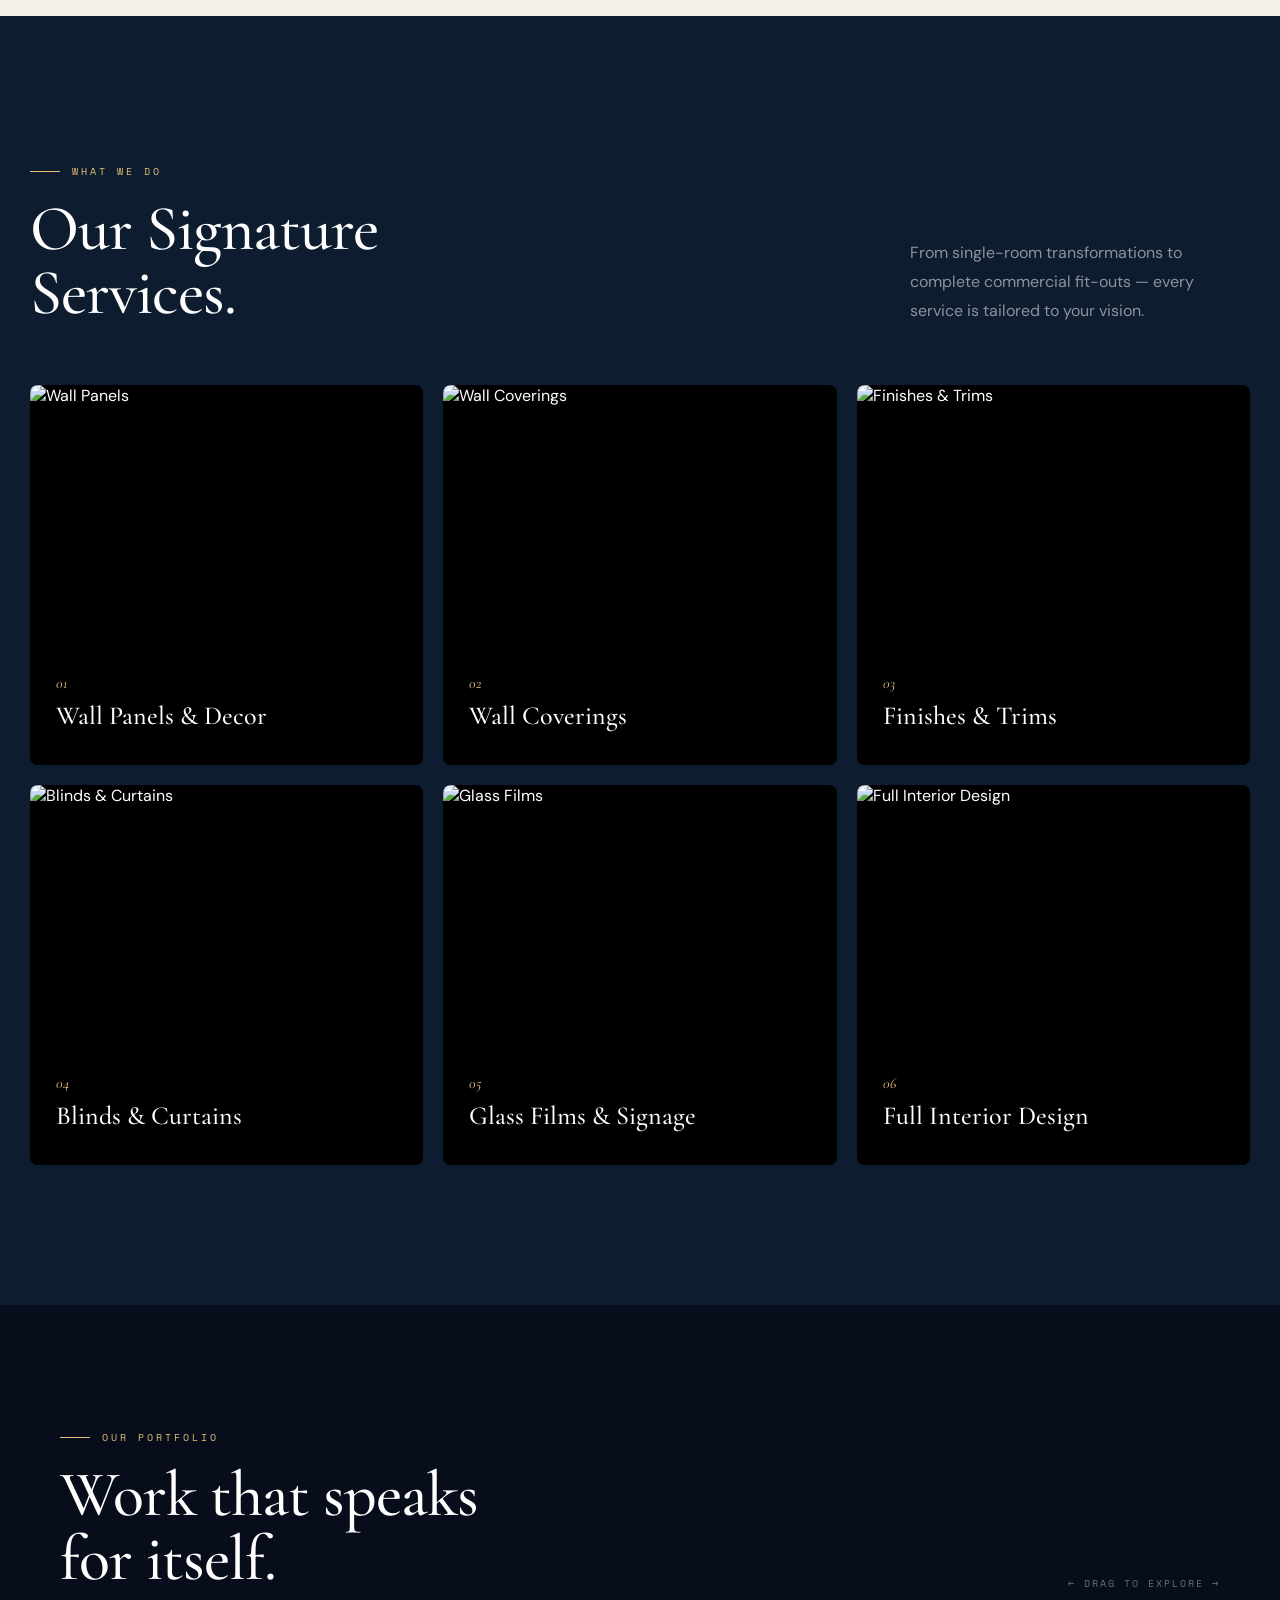
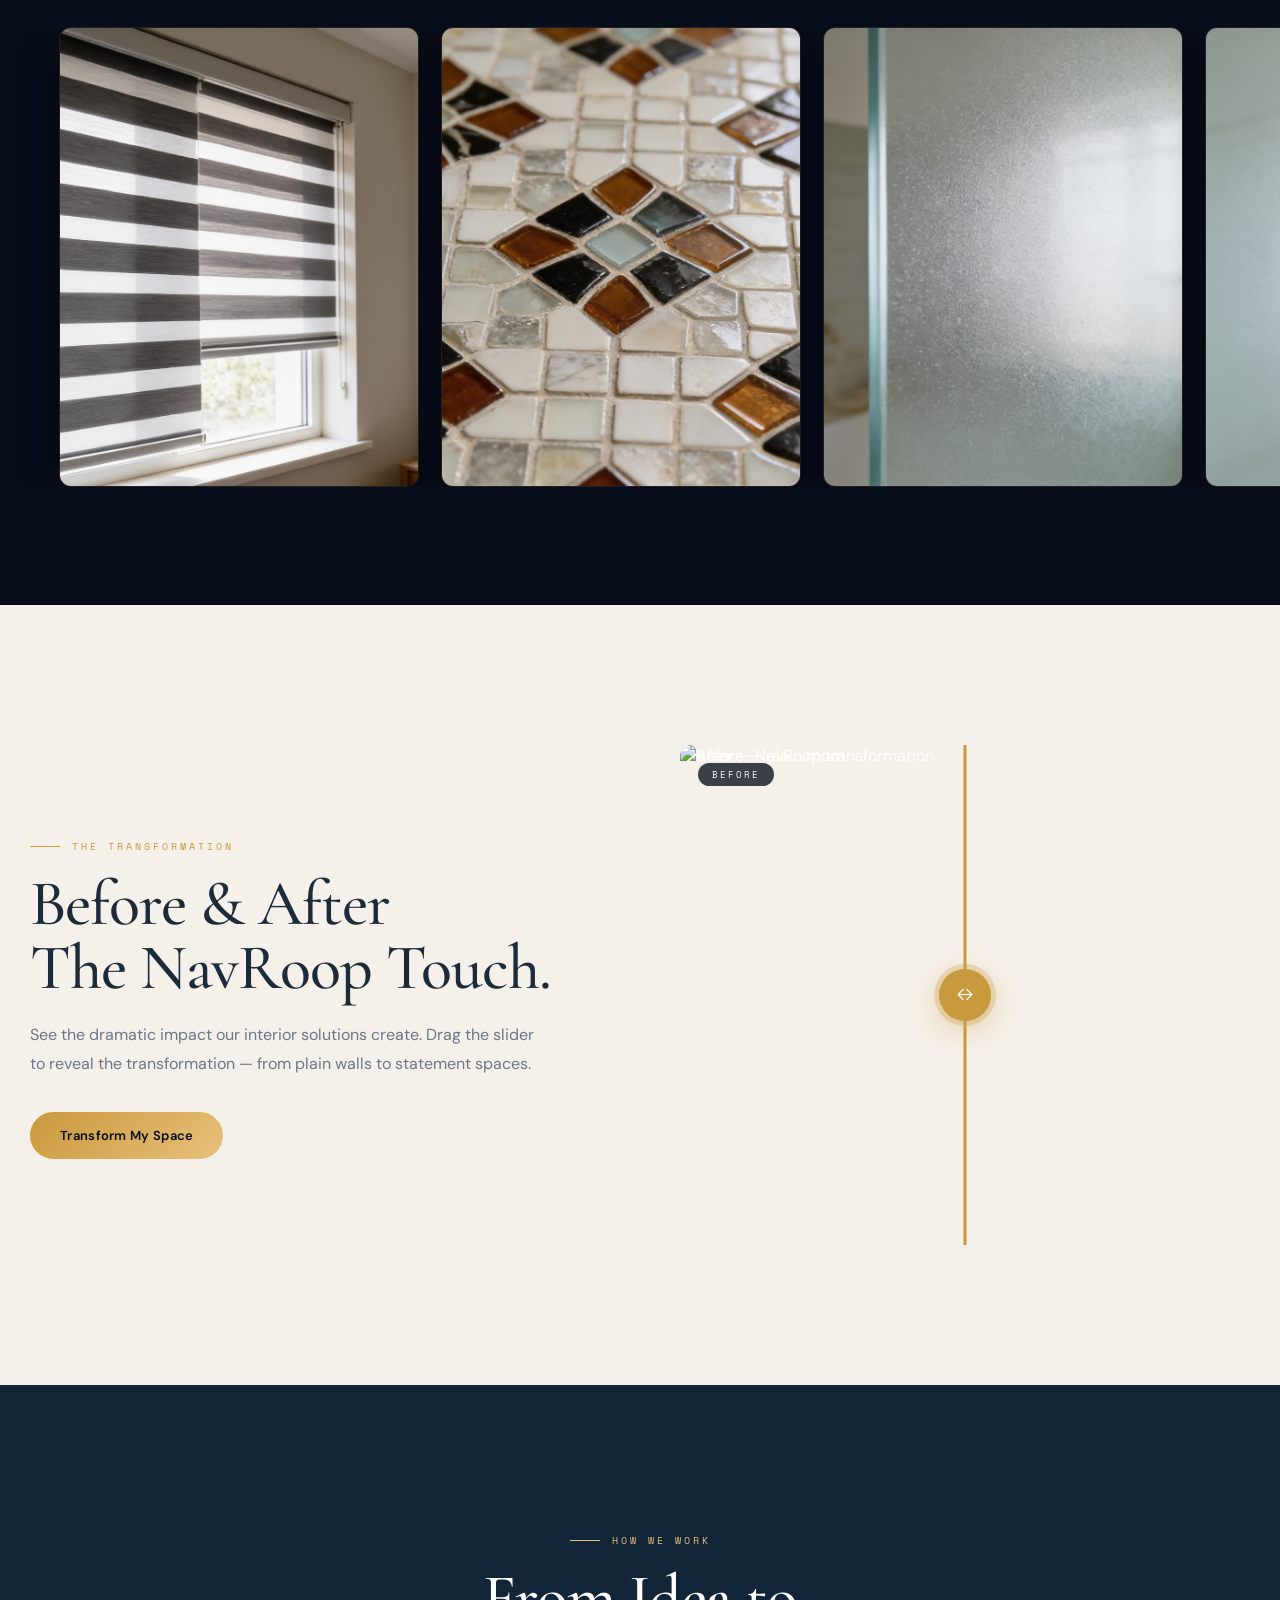
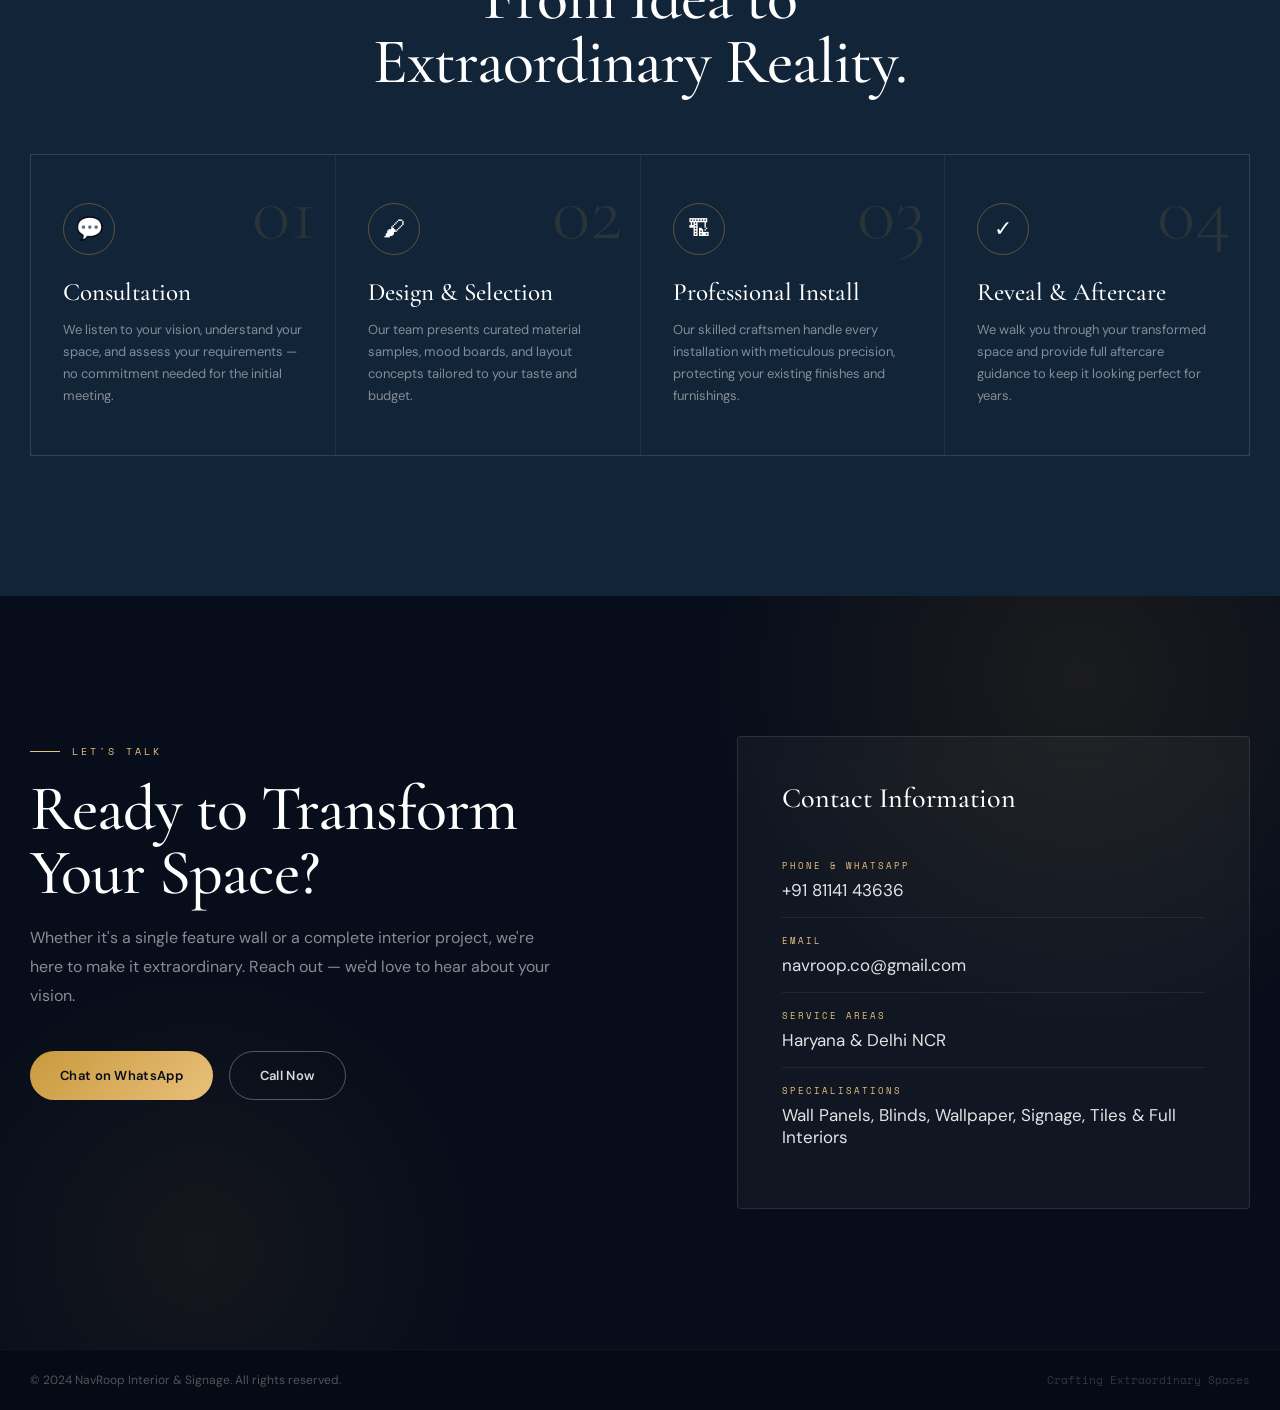
==== commit 03ed9657: "Animate official logo emblem with line drawing stroke paths in gold preloader" ====
--- a/index.html
+++ b/index.html
@@ -24,8 +24,28 @@
 <!-- ═══ PRELOADER ═══ -->
 <div id="loader" aria-hidden="true">
   <div class="ld-logo-box">
-    <div class="ld-logo-ring"></div>
-    <img src="assets/logo_transparent.png" class="ld-logo-img" alt="NavRoop Interior &amp; Signage Logo">
+    <svg viewBox="0 0 200 240" fill="none" xmlns="http://www.w3.org/2000/svg" class="ld-official-svg" aria-label="NavRoop Official Logo">
+      <defs>
+        <linearGradient id="goldGrad" x1="0%" y1="0%" x2="100%" y2="100%">
+          <stop offset="0%" stop-color="#f3e5ab" />
+          <stop offset="50%" stop-color="#c9993d" />
+          <stop offset="100%" stop-color="#a67c1e" />
+        </linearGradient>
+      </defs>
+
+      <!-- Outer Architectural Crown / Shield Motif -->
+      <path class="ld-path ld-p1" d="M 100 15 C 62 15 22 45 30 105 C 38 155 82 188 100 205 C 118 188 162 155 170 105 C 178 45 138 15 100 15 Z" stroke="url(#goldGrad)" stroke-linecap="round" stroke-linejoin="round" />
+
+      <!-- Inner Architectural Accent Curves -->
+      <path class="ld-path ld-p2" d="M 46 92 C 28 68 18 95 42 122 C 58 140 78 138 100 205" stroke="url(#goldGrad)" stroke-linecap="round" />
+      <path class="ld-path ld-p3" d="M 154 92 C 172 68 182 95 158 122 C 142 140 122 138 100 205" stroke="url(#goldGrad)" stroke-linecap="round" />
+
+      <!-- Center Crest Motif -->
+      <path class="ld-path ld-p4" d="M 100 32 L 112 62 L 100 92 L 88 62 Z" stroke="url(#goldGrad)" stroke-linecap="round" stroke-linejoin="round" />
+
+      <!-- Horizontal Emblem Divider -->
+      <path class="ld-path ld-p5" d="M 65 115 Q 100 125 135 115" stroke="url(#goldGrad)" stroke-linecap="round" />
+    </svg>
   </div>
   <div class="ld-brand">NavRoop</div>
   <div class="ld-sub">Interior &amp; Signage</div>
--- a/css/style.css
+++ b/css/style.css
@@ -50,37 +50,48 @@
 .ld-logo-box {
   position: relative;
   width: 140px;
-  height: 140px;
+  height: 160px;
   display: flex;
   align-items: center;
   justify-content: center;
 }
-.ld-logo-ring {
-  position: absolute;
-  inset: -10px;
-  border-radius: 50%;
-  border: 2px dashed rgba(201, 153, 61, 0.45);
-  animation: spinRing 12s linear infinite, glowRing 2s ease-in-out infinite alternate;
-}
-.ld-logo-img {
-  width: 120px;
-  height: 120px;
-  object-fit: contain;
-  filter: drop-shadow(0 0 16px rgba(201, 153, 61, 0.4));
-  animation: logoEntrance 1.2s cubic-bezier(0.16, 1, 0.3, 1) forwards;
-}
-
-@keyframes spinRing {
-  to { transform: rotate(360deg); }
-}
-@keyframes glowRing {
-  from { border-color: rgba(201, 153, 61, 0.3); box-shadow: 0 0 12px rgba(201, 153, 61, 0.15); }
-  to { border-color: rgba(232, 192, 122, 0.85); box-shadow: 0 0 28px rgba(201, 153, 61, 0.5); }
-}
-@keyframes logoEntrance {
-  0% { opacity: 0; transform: scale(0.7) translateY(12px); filter: drop-shadow(0 0 0px rgba(201, 153, 61, 0)); }
-  60% { opacity: 1; transform: scale(1.06); filter: drop-shadow(0 0 24px rgba(201, 153, 61, 0.6)); }
-  100% { opacity: 1; transform: scale(1); filter: drop-shadow(0 0 16px rgba(201, 153, 61, 0.4)); }
+.ld-official-svg {
+  width: 140px;
+  height: 160px;
+  filter: drop-shadow(0 0 16px rgba(201, 153, 61, 0.45));
+}
+.ld-official-svg path {
+  fill: rgba(201, 153, 61, 0);
+  stroke-dasharray: 800;
+  stroke-dashoffset: 800;
+  transition: fill 0.8s ease;
+}
+.ld-p1 {
+  stroke-width: 3;
+  animation: drawLogo 1.6s cubic-bezier(.4,0,.2,1) 0.1s forwards, logoFillGold 0.8s ease 1.5s forwards;
+}
+.ld-p2 {
+  stroke-width: 2.2;
+  animation: drawLogo 1.4s cubic-bezier(.4,0,.2,1) 0.4s forwards;
+}
+.ld-p3 {
+  stroke-width: 2.2;
+  animation: drawLogo 1.4s cubic-bezier(.4,0,.2,1) 0.5s forwards;
+}
+.ld-p4 {
+  stroke-width: 2;
+  animation: drawLogo 1.2s cubic-bezier(.4,0,.2,1) 0.7s forwards;
+}
+.ld-p5 {
+  stroke-width: 2;
+  animation: drawLogo 1.0s cubic-bezier(.4,0,.2,1) 0.9s forwards;
+}
+
+@keyframes drawLogo {
+  to { stroke-dashoffset: 0; }
+}
+@keyframes logoFillGold {
+  to { fill: rgba(201, 153, 61, 0.22); }
 }
 
 .ld-brand {
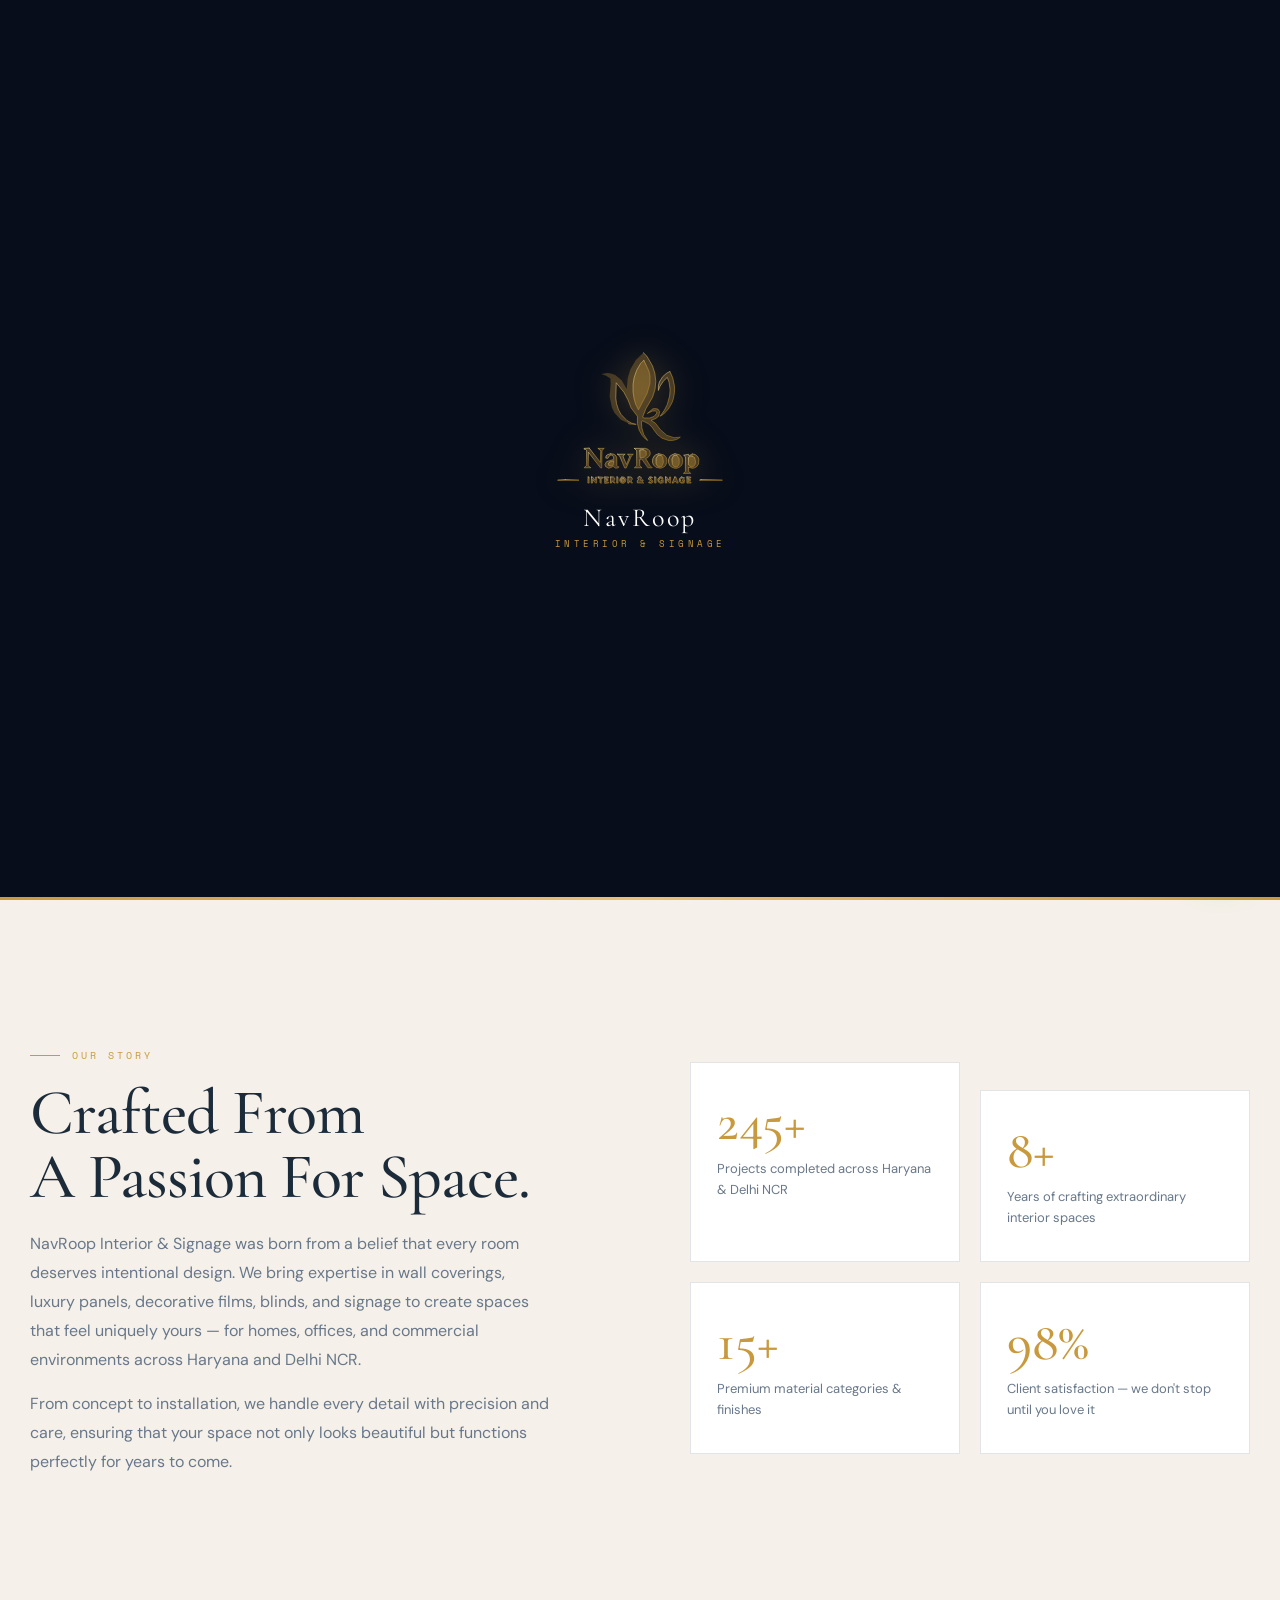
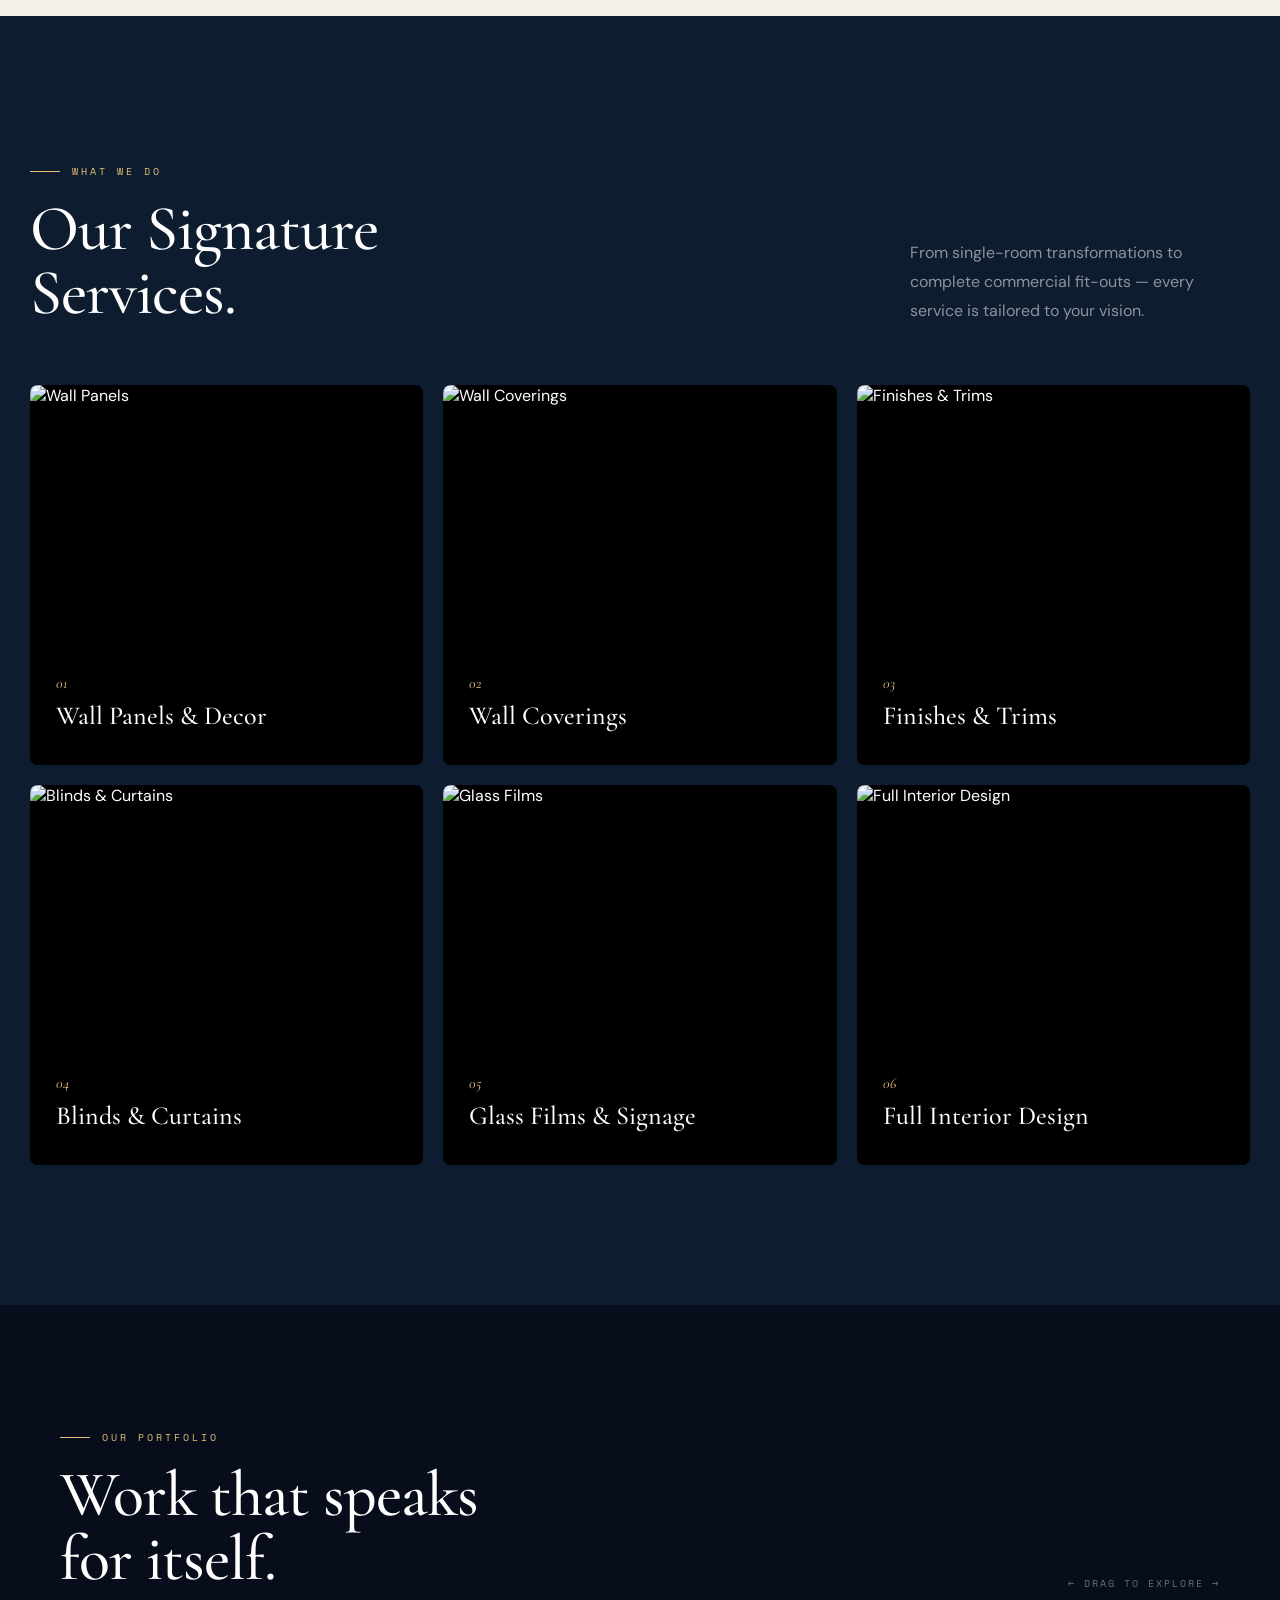
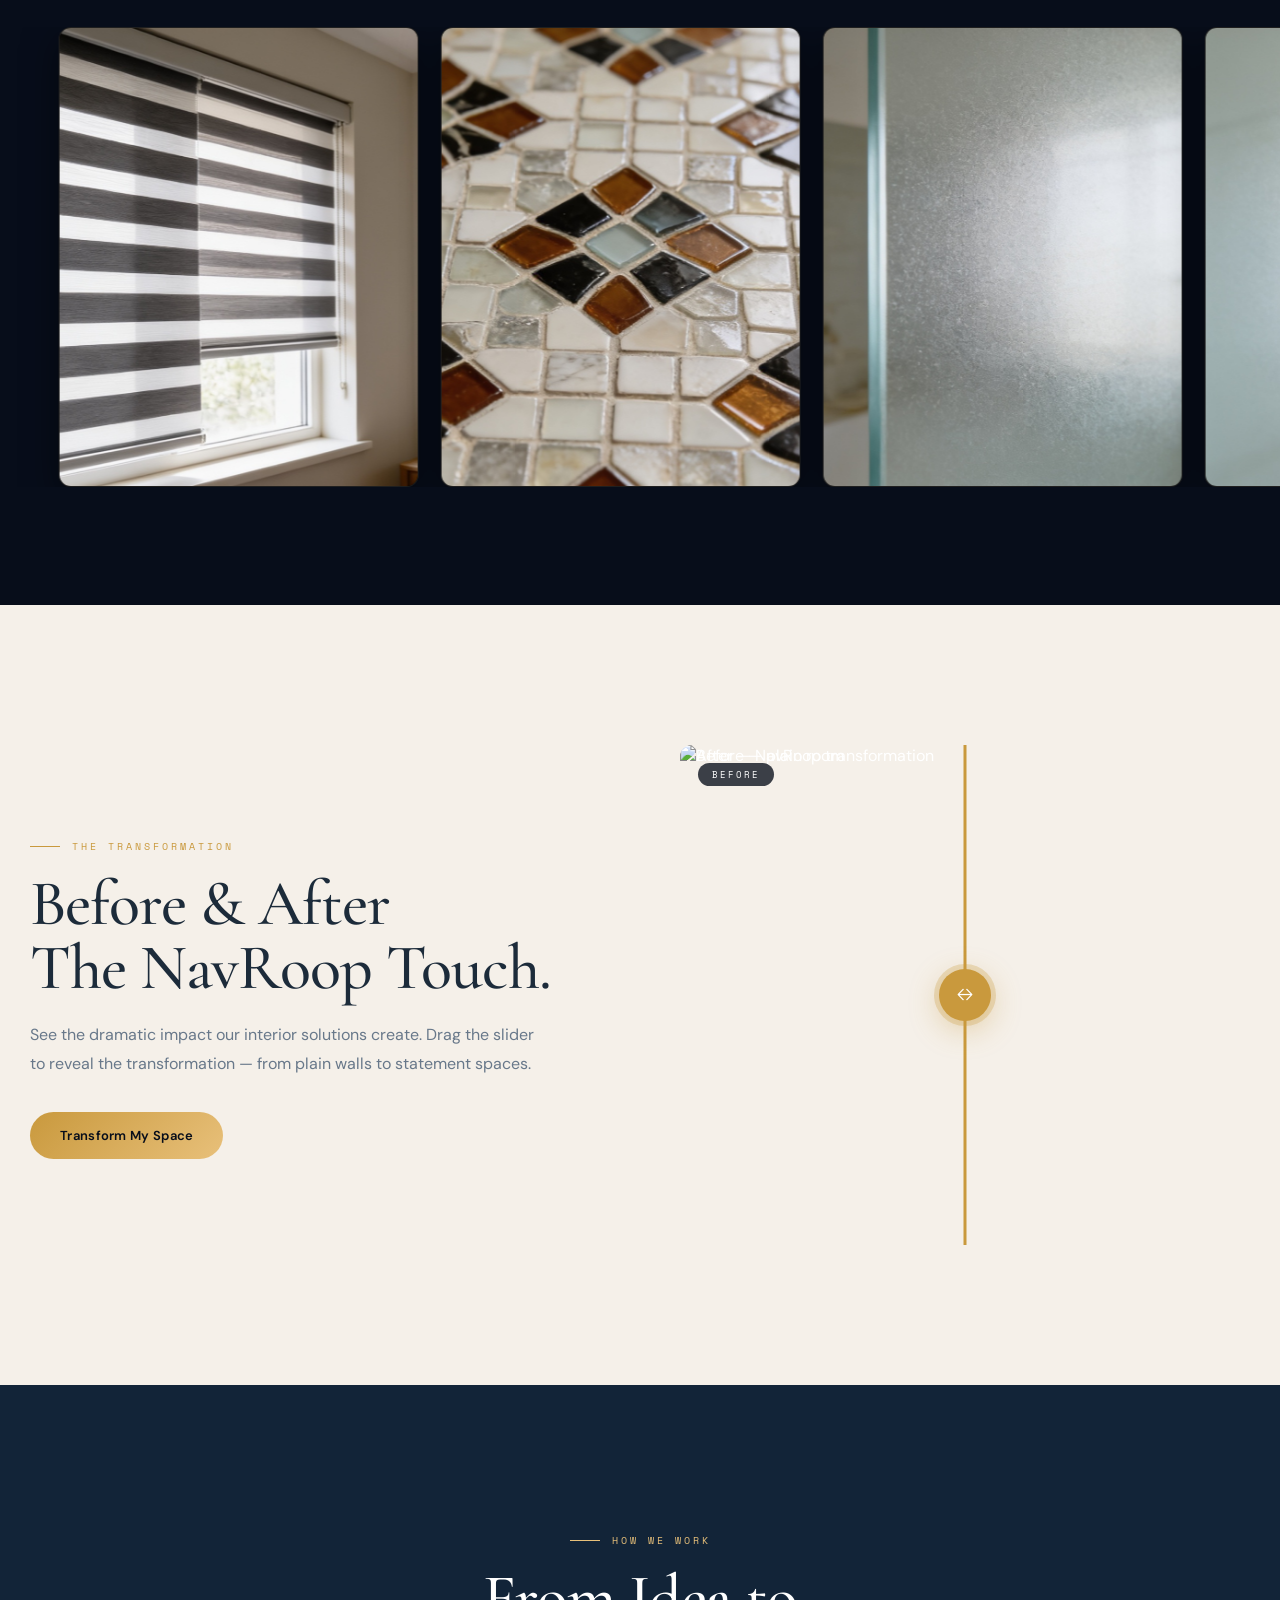
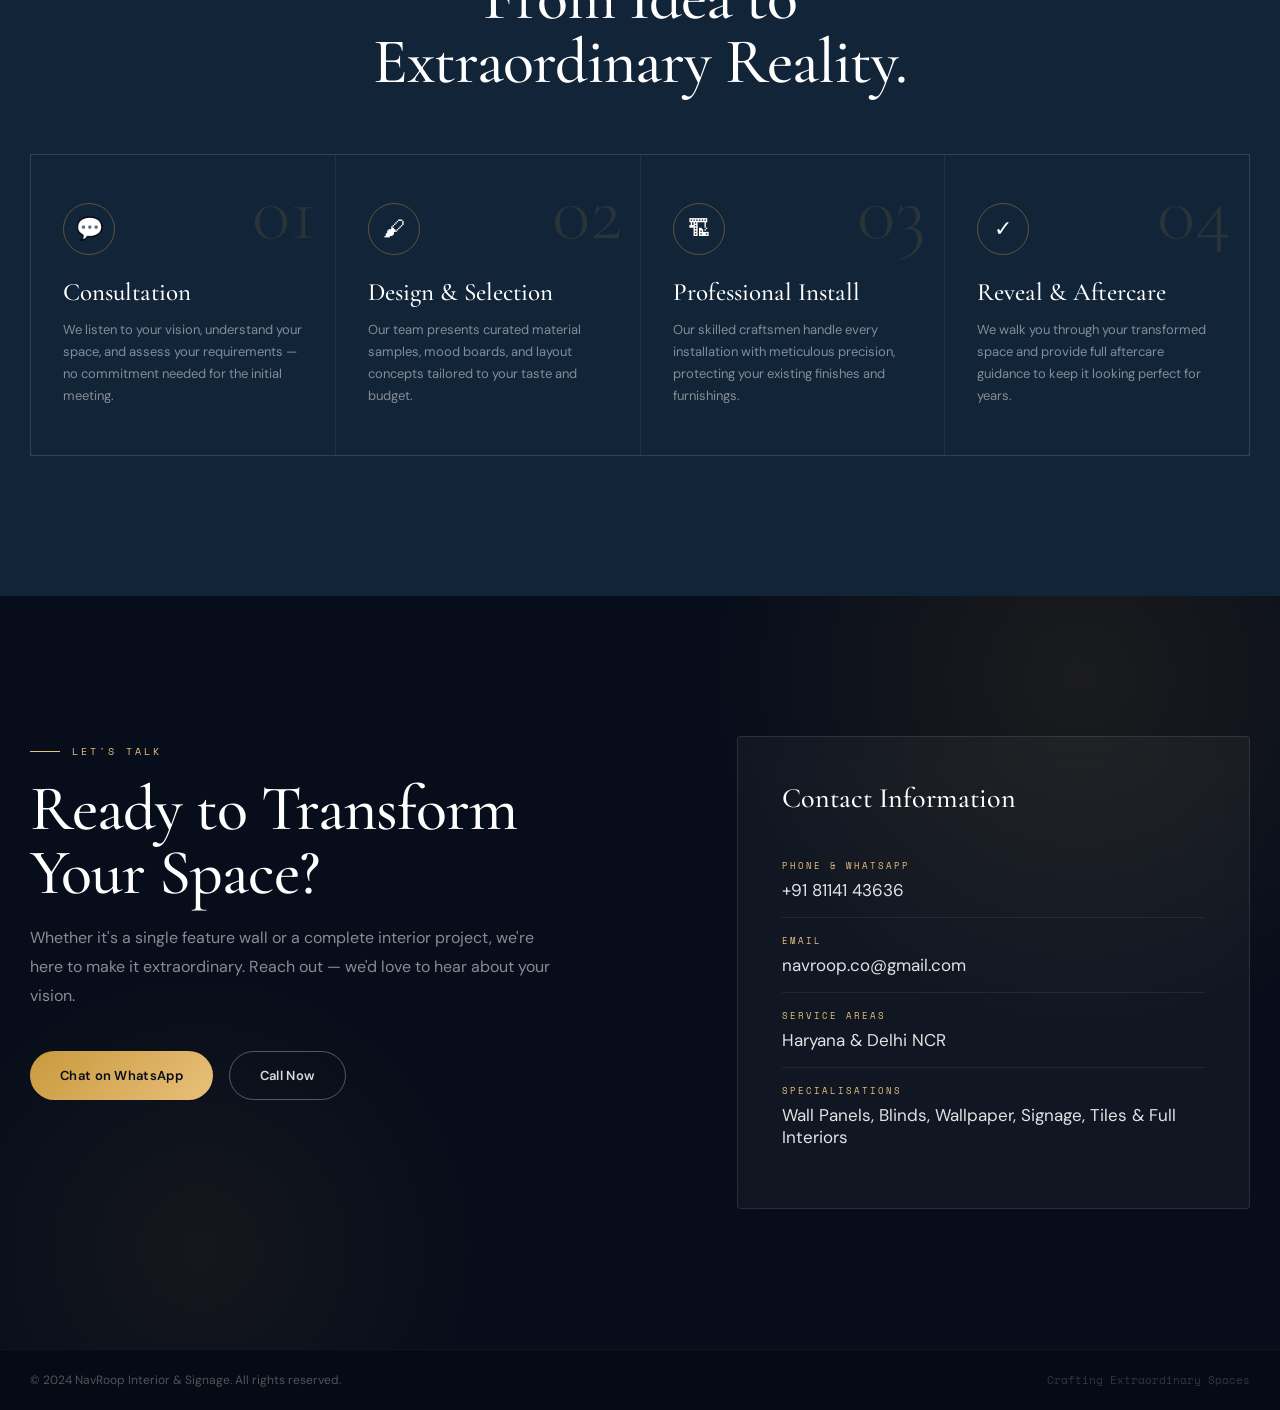
==== commit 6bdad822: "Vectorize official logo into SVG paths (lotus emblem + brand text) and animate with stroke drawing i" ====
--- a/index.html
+++ b/index.html
@@ -24,7 +24,7 @@
 <!-- ═══ PRELOADER ═══ -->
 <div id="loader" aria-hidden="true">
   <div class="ld-logo-box">
-    <svg viewBox="0 0 200 240" fill="none" xmlns="http://www.w3.org/2000/svg" class="ld-official-svg" aria-label="NavRoop Official Logo">
+    <svg viewBox="0 0 666 532" fill="none" xmlns="http://www.w3.org/2000/svg" class="ld-official-svg" aria-label="NavRoop Official Logo">
       <defs>
         <linearGradient id="goldGrad" x1="0%" y1="0%" x2="100%" y2="100%">
           <stop offset="0%" stop-color="#f3e5ab" />
@@ -32,19 +32,42 @@
           <stop offset="100%" stop-color="#a67c1e" />
         </linearGradient>
       </defs>
-
-      <!-- Outer Architectural Crown / Shield Motif -->
-      <path class="ld-path ld-p1" d="M 100 15 C 62 15 22 45 30 105 C 38 155 82 188 100 205 C 118 188 162 155 170 105 C 178 45 138 15 100 15 Z" stroke="url(#goldGrad)" stroke-linecap="round" stroke-linejoin="round" />
-
-      <!-- Inner Architectural Accent Curves -->
-      <path class="ld-path ld-p2" d="M 46 92 C 28 68 18 95 42 122 C 58 140 78 138 100 205" stroke="url(#goldGrad)" stroke-linecap="round" />
-      <path class="ld-path ld-p3" d="M 154 92 C 172 68 182 95 158 122 C 142 140 122 138 100 205" stroke="url(#goldGrad)" stroke-linecap="round" />
-
-      <!-- Center Crest Motif -->
-      <path class="ld-path ld-p4" d="M 100 32 L 112 62 L 100 92 L 88 62 Z" stroke="url(#goldGrad)" stroke-linecap="round" stroke-linejoin="round" />
-
-      <!-- Horizontal Emblem Divider -->
-      <path class="ld-path ld-p5" d="M 65 115 Q 100 125 135 115" stroke="url(#goldGrad)" stroke-linecap="round" />
+      <g fill="none" stroke="url(#goldGrad)" stroke-linecap="round" stroke-linejoin="round">
+        <path class="ld-path ld-path-0" stroke-width="2" d="M 346 10 L 360 24 L 382 62 L 391 90 L 395 122 L 392 153 L 382 185 L 356 230 L 343 263 L 350 266 L 371 266 L 388 260 L 399 247 L 398 242 L 393 238 L 381 239 L 362 248 L 382 231 L 389 229 L 403 231 L 410 241 L 406 259 L 395 268 L 376 275 L 393 286 L 414 313 L 438 334 L 466 343 L 491 341 L 477 350 L 461 354 L 445 354 L 419 345 L 400 330 L 380 302 L 367 289 L 343 277 L 340 278 L 339 285 L 340 304 L 347 329 L 363 354 L 355 349 L 342 335 L 330 314 L 323 288 L 323 259 L 298 226 L 286 195 L 270 165 L 240 128 L 238 188 L 241 210 L 249 234 L 259 252 L 282 276 L 300 286 L 318 291 L 291 289 L 258 273 L 234 247 L 223 226 L 214 182 L 218 133 L 217 111 L 200 100 L 181 94 L 205 90 L 220 92 L 236 98 L 261 118 L 281 152 L 285 109 L 295 76 L 316 40 L 346 10 Z" />
+        <path class="ld-path ld-path-1" stroke-width="2" d="M 348 40 L 335 53 L 320 79 L 310 108 L 306 134 L 306 164 L 310 191 L 316 212 L 327 234 L 361 169 L 372 130 L 372 102 L 368 82 L 348 40 Z" />
+        <path class="ld-path ld-path-2" stroke-width="2" d="M 450 84 L 461 108 L 468 141 L 468 166 L 464 190 L 458 207 L 444 231 L 425 251 L 412 259 L 429 235 L 440 213 L 449 180 L 451 155 L 447 126 L 440 107 L 424 122 L 410 144 L 405 158 L 405 140 L 409 125 L 422 104 L 438 90 L 450 84 Z" />
+        <path class="ld-path ld-path-3" stroke-width="2" d="M 134 384 L 178 440 L 179 397 L 177 391 L 168 385 L 193 385 L 184 393 L 183 462 L 178 461 L 131 400 L 130 453 L 141 461 L 114 461 L 124 451 L 124 394 L 120 389 L 114 388 L 114 385 L 134 384 Z" />
+        <path class="ld-path ld-path-4" stroke-width="2" d="M 311 385 L 354 385 L 365 389 L 370 394 L 373 402 L 372 411 L 365 420 L 355 425 L 372 452 L 381 461 L 364 461 L 340 427 L 332 428 L 332 453 L 341 461 L 311 461 L 320 453 L 320 394 L 311 385 Z" />
+        <path class="ld-path ld-path-5" stroke-width="2" d="M 345 390 L 332 391 L 333 422 L 350 420 L 358 411 L 357 396 L 345 390 Z" />
+        <path class="ld-path ld-path-6" stroke-width="2" d="M 218 406 L 231 408 L 239 414 L 242 422 L 242 452 L 245 456 L 250 457 L 248 461 L 238 463 L 228 456 L 211 463 L 198 456 L 196 448 L 202 437 L 230 428 L 229 418 L 223 411 L 215 412 L 207 424 L 199 423 L 200 415 L 205 410 L 218 406 Z" />
+        <path class="ld-path ld-path-7" stroke-width="2" d="M 407 406 L 427 411 L 435 420 L 438 429 L 438 441 L 433 452 L 427 458 L 414 463 L 395 459 L 386 450 L 382 439 L 383 426 L 388 416 L 395 410 L 407 406 Z" />
+        <path class="ld-path ld-path-8" stroke-width="2" d="M 470 406 L 488 410 L 497 420 L 500 429 L 500 441 L 496 451 L 488 459 L 477 463 L 469 463 L 456 458 L 449 451 L 445 441 L 445 428 L 450 417 L 456 411 L 470 406 Z" />
+        <path class="ld-path ld-path-9" stroke-width="2" d="M 538 407 L 549 409 L 560 418 L 564 429 L 562 447 L 555 457 L 545 462 L 538 463 L 523 459 L 524 476 L 532 483 L 503 483 L 511 476 L 511 418 L 504 412 L 523 408 L 524 414 L 538 407 Z" />
+        <path class="ld-path ld-path-10" stroke-width="2" d="M 245 408 L 275 408 L 268 413 L 267 418 L 280 448 L 292 419 L 292 415 L 284 408 L 307 408 L 299 415 L 279 462 L 273 462 L 254 416 L 245 408 Z" />
+        <path class="ld-path ld-path-11" stroke-width="2" d="M 415 412 L 404 412 L 396 425 L 396 444 L 400 453 L 407 458 L 418 456 L 425 440 L 422 419 L 415 412 Z" />
+        <path class="ld-path ld-path-12" stroke-width="2" d="M 477 412 L 465 413 L 458 427 L 460 449 L 469 458 L 479 457 L 485 450 L 487 442 L 486 424 L 477 412 Z" />
+        <path class="ld-path ld-path-13" stroke-width="2" d="M 537 415 L 530 415 L 523 421 L 523 450 L 534 458 L 541 457 L 548 450 L 551 439 L 547 421 L 537 415 Z" />
+        <path class="ld-path ld-path-14" stroke-width="2" d="M 230 435 L 223 435 L 212 440 L 209 445 L 211 452 L 223 454 L 228 451 L 230 435 Z" />
+        <path class="ld-path ld-path-15" stroke-width="2" d="M 330 496 L 336 497 L 339 501 L 335 510 L 339 512 L 341 508 L 346 509 L 342 516 L 348 521 L 323 520 L 322 512 L 327 508 L 324 500 L 330 496 Z" />
+        <path class="ld-path ld-path-16" stroke-width="2" d="M 130 497 L 134 497 L 134 521 L 129 521 L 130 497 Z" />
+        <path class="ld-path ld-path-17" stroke-width="2" d="M 143 497 L 147 497 L 157 510 L 159 509 L 158 498 L 163 497 L 163 521 L 159 521 L 148 507 L 147 521 L 142 521 L 143 497 Z" />
+        <path class="ld-path ld-path-18" stroke-width="2" d="M 169 497 L 189 498 L 189 501 L 181 503 L 181 522 L 176 519 L 177 503 L 169 501 L 169 497 Z" />
+        <path class="ld-path ld-path-19" stroke-width="2" d="M 195 497 L 210 497 L 210 501 L 199 503 L 200 507 L 208 507 L 208 511 L 201 511 L 199 516 L 210 517 L 210 521 L 195 522 L 195 497 Z" />
+        <path class="ld-path ld-path-20" stroke-width="2" d="M 218 497 L 229 497 L 234 501 L 234 508 L 230 513 L 236 521 L 231 521 L 224 512 L 222 521 L 217 521 L 218 497 Z" />
+        <path class="ld-path ld-path-21" stroke-width="2" d="M 243 497 L 247 498 L 247 521 L 242 521 L 243 497 Z" />
+        <path class="ld-path ld-path-22" stroke-width="2" d="M 262 497 L 272 498 L 278 506 L 276 517 L 269 522 L 260 521 L 254 513 L 255 503 L 262 497 Z" />
+        <path class="ld-path ld-path-23" stroke-width="2" d="M 286 497 L 297 497 L 302 500 L 303 506 L 298 513 L 304 521 L 299 521 L 292 512 L 290 521 L 285 521 L 286 497 Z" />
+        <path class="ld-path ld-path-24" stroke-width="2" d="M 372 497 L 379 497 L 383 500 L 372 502 L 384 513 L 384 517 L 378 522 L 367 520 L 368 516 L 376 518 L 379 514 L 367 507 L 367 501 L 372 497 Z" />
+        <path class="ld-path ld-path-25" stroke-width="2" d="M 391 497 L 396 498 L 396 521 L 391 521 L 391 497 Z" />
+        <path class="ld-path ld-path-26" stroke-width="2" d="M 411 497 L 419 497 L 424 501 L 422 504 L 412 501 L 407 510 L 409 515 L 417 518 L 420 514 L 415 512 L 415 509 L 424 508 L 424 520 L 413 522 L 404 516 L 403 505 L 411 497 Z" />
+        <path class="ld-path ld-path-27" stroke-width="2" d="M 433 497 L 438 498 L 447 510 L 449 497 L 453 497 L 453 521 L 449 521 L 438 506 L 437 521 L 432 521 L 433 497 Z" />
+        <path class="ld-path ld-path-28" stroke-width="2" d="M 469 497 L 473 497 L 483 521 L 477 521 L 474 515 L 468 515 L 464 521 L 459 521 L 469 497 Z" />
+        <path class="ld-path ld-path-29" stroke-width="2" d="M 495 497 L 508 500 L 505 504 L 502 501 L 496 501 L 491 507 L 492 514 L 497 518 L 504 515 L 499 512 L 499 508 L 508 508 L 506 521 L 493 521 L 487 515 L 487 504 L 495 497 Z" />
+        <path class="ld-path ld-path-30" stroke-width="2" d="M 517 497 L 532 497 L 532 501 L 521 503 L 522 507 L 531 507 L 531 511 L 523 511 L 521 515 L 533 517 L 533 521 L 517 521 L 517 497 Z" />
+        <path class="ld-path ld-path-31" stroke-width="2" d="M 268 502 L 264 501 L 259 506 L 259 513 L 264 518 L 269 517 L 273 512 L 273 506 L 268 502 Z" />
+        <path class="ld-path ld-path-32" stroke-width="2" d="M 40 508 L 94 510 L 10 510 L 40 508 Z" />
+        <path class="ld-path ld-path-33" stroke-width="2" d="M 572 508 L 656 510 L 566 510 L 572 508 Z" />
+      </g>
     </svg>
   </div>
   <div class="ld-brand">NavRoop</div>
--- a/css/style.css
+++ b/css/style.css
@@ -49,60 +49,44 @@
 
 .ld-logo-box {
   position: relative;
-  width: 140px;
-  height: 160px;
+  width: 170px;
+  height: 136px;
   display: flex;
   align-items: center;
   justify-content: center;
 }
 .ld-official-svg {
-  width: 140px;
-  height: 160px;
-  filter: drop-shadow(0 0 16px rgba(201, 153, 61, 0.45));
+  width: 170px;
+  height: 136px;
+  filter: drop-shadow(0 0 16px rgba(201, 153, 61, 0.55));
 }
 .ld-official-svg path {
   fill: rgba(201, 153, 61, 0);
-  stroke-dasharray: 800;
-  stroke-dashoffset: 800;
-  transition: fill 0.8s ease;
-}
-.ld-p1 {
-  stroke-width: 3;
-  animation: drawLogo 1.6s cubic-bezier(.4,0,.2,1) 0.1s forwards, logoFillGold 0.8s ease 1.5s forwards;
-}
-.ld-p2 {
+  stroke-dasharray: 1400;
+  stroke-dashoffset: 1400;
+  transition: fill 0.6s ease;
+}
+.ld-path {
   stroke-width: 2.2;
-  animation: drawLogo 1.4s cubic-bezier(.4,0,.2,1) 0.4s forwards;
-}
-.ld-p3 {
-  stroke-width: 2.2;
-  animation: drawLogo 1.4s cubic-bezier(.4,0,.2,1) 0.5s forwards;
-}
-.ld-p4 {
-  stroke-width: 2;
-  animation: drawLogo 1.2s cubic-bezier(.4,0,.2,1) 0.7s forwards;
-}
-.ld-p5 {
-  stroke-width: 2;
-  animation: drawLogo 1.0s cubic-bezier(.4,0,.2,1) 0.9s forwards;
+  animation: drawLogo 1.5s cubic-bezier(.4,0,.2,1) 0.1s forwards, logoFillGold 0.6s ease 1.5s forwards;
 }
 
 @keyframes drawLogo {
   to { stroke-dashoffset: 0; }
 }
 @keyframes logoFillGold {
-  to { fill: rgba(201, 153, 61, 0.22); }
+  to { fill: rgba(201, 153, 61, 0.3); }
 }
 
 .ld-brand {
-  font-family: var(--fd); font-size: 32px; letter-spacing: 2.5px;
-  color: var(--wh); opacity: 0; margin-top: 22px;
-  animation: fup 0.6s ease 0.8s forwards;
+  font-family: var(--fd); font-size: 26px; letter-spacing: 2.5px;
+  color: var(--wh); opacity: 0; margin-top: 16px;
+  animation: fup 0.5s ease 0.9s forwards;
 }
 .ld-sub {
-  font-family: var(--fm); font-size: 10px; letter-spacing: 4px;
-  text-transform: uppercase; color: var(--gd); opacity: 0; margin-top: 6px;
-  animation: fup 0.6s ease 1s forwards;
+  font-family: var(--fm); font-size: 9px; letter-spacing: 3.5px;
+  text-transform: uppercase; color: var(--gd); opacity: 0; margin-top: 4px;
+  animation: fup 0.5s ease 1.1s forwards;
 }
 .ld-bar {
   position: absolute; bottom: 0; left: 0; height: 3px; width: 0;
@@ -132,20 +116,20 @@
 /* ── NAVBAR ── */
 .nav {
   position: fixed; top: 0; left: 0; right: 0; z-index: 900;
-  padding: 24px 0; transition: all 0.5s cubic-bezier(.4,0,.2,1);
+  padding: 16px 0; transition: all 0.5s cubic-bezier(.4,0,.2,1);
 }
 .nav.s {
-  background: rgba(7,13,26,0.88); backdrop-filter: blur(20px);
+  background: rgba(7,13,26,0.92); backdrop-filter: blur(20px);
   -webkit-backdrop-filter: blur(20px);
-  padding: 14px 0; border-bottom: 1px solid var(--bd);
+  padding: 10px 0; border-bottom: 1px solid var(--bd);
 }
 .nav-in { display: flex; align-items: center; justify-content: space-between; }
-.brand { display: flex; align-items: center; gap: 12px; }
-.brand-logo-img { width: 44px; height: 44px; flex-shrink: 0; object-fit: contain; filter: drop-shadow(0 0 8px rgba(201,153,61,0.35)); transition: transform 0.4s ease, filter 0.4s ease; }
+.brand { display: flex; align-items: center; gap: 10px; }
+.brand-logo-img { width: 32px; height: 32px; flex-shrink: 0; object-fit: contain; filter: drop-shadow(0 0 8px rgba(201,153,61,0.35)); transition: transform 0.4s ease, filter 0.4s ease; }
 .brand:hover .brand-logo-img { transform: scale(1.08); filter: drop-shadow(0 0 14px rgba(201, 153, 61, 0.65)); }
 .brand-t { display: flex; flex-direction: column; }
-.brand-n { font-family: var(--fd); font-size: 26px; font-weight: 600; color: var(--wh); line-height: 1; letter-spacing: -0.5px; }
-.brand-s { font-family: var(--fm); font-size: 8px; letter-spacing: 3px; color: var(--gdl); font-weight: 600; text-transform: uppercase; margin-top: 4px; }
+.brand-n { font-family: var(--fd); font-size: 22px; font-weight: 600; color: var(--wh); line-height: 1; letter-spacing: -0.5px; }
+.brand-s { font-family: var(--fm); font-size: 7px; letter-spacing: 2.5px; color: var(--gdl); font-weight: 600; text-transform: uppercase; margin-top: 3px; }
 .nav-ul { list-style: none; display: flex; align-items: center; gap: 32px; }
 .nav-ul a { font-size: 13px; font-weight: 500; color: rgba(255,255,255,0.78); letter-spacing: 0.4px; transition: color 0.3s; position: relative; }
 .nav-ul a::after { content: ''; position: absolute; bottom: -5px; left: 0; width: 0; height: 1px; background: var(--gd); transition: width 0.3s; }
@@ -554,22 +538,22 @@
   }
 
   .brand {
-    gap: 9px;
+    gap: 8px;
     min-width: 0;
   }
 
-  .brand-logo {
-    width: 36px;
-    height: 36px;
+  .brand-logo-img {
+    width: 26px;
+    height: 26px;
   }
 
   .brand-n {
-    font-size: 22px;
+    font-size: 18px;
   }
 
   .brand-s {
-    font-size: 7px;
-    letter-spacing: 2px;
+    font-size: 6px;
+    letter-spacing: 1.5px;
   }
 
   .ham-btn {
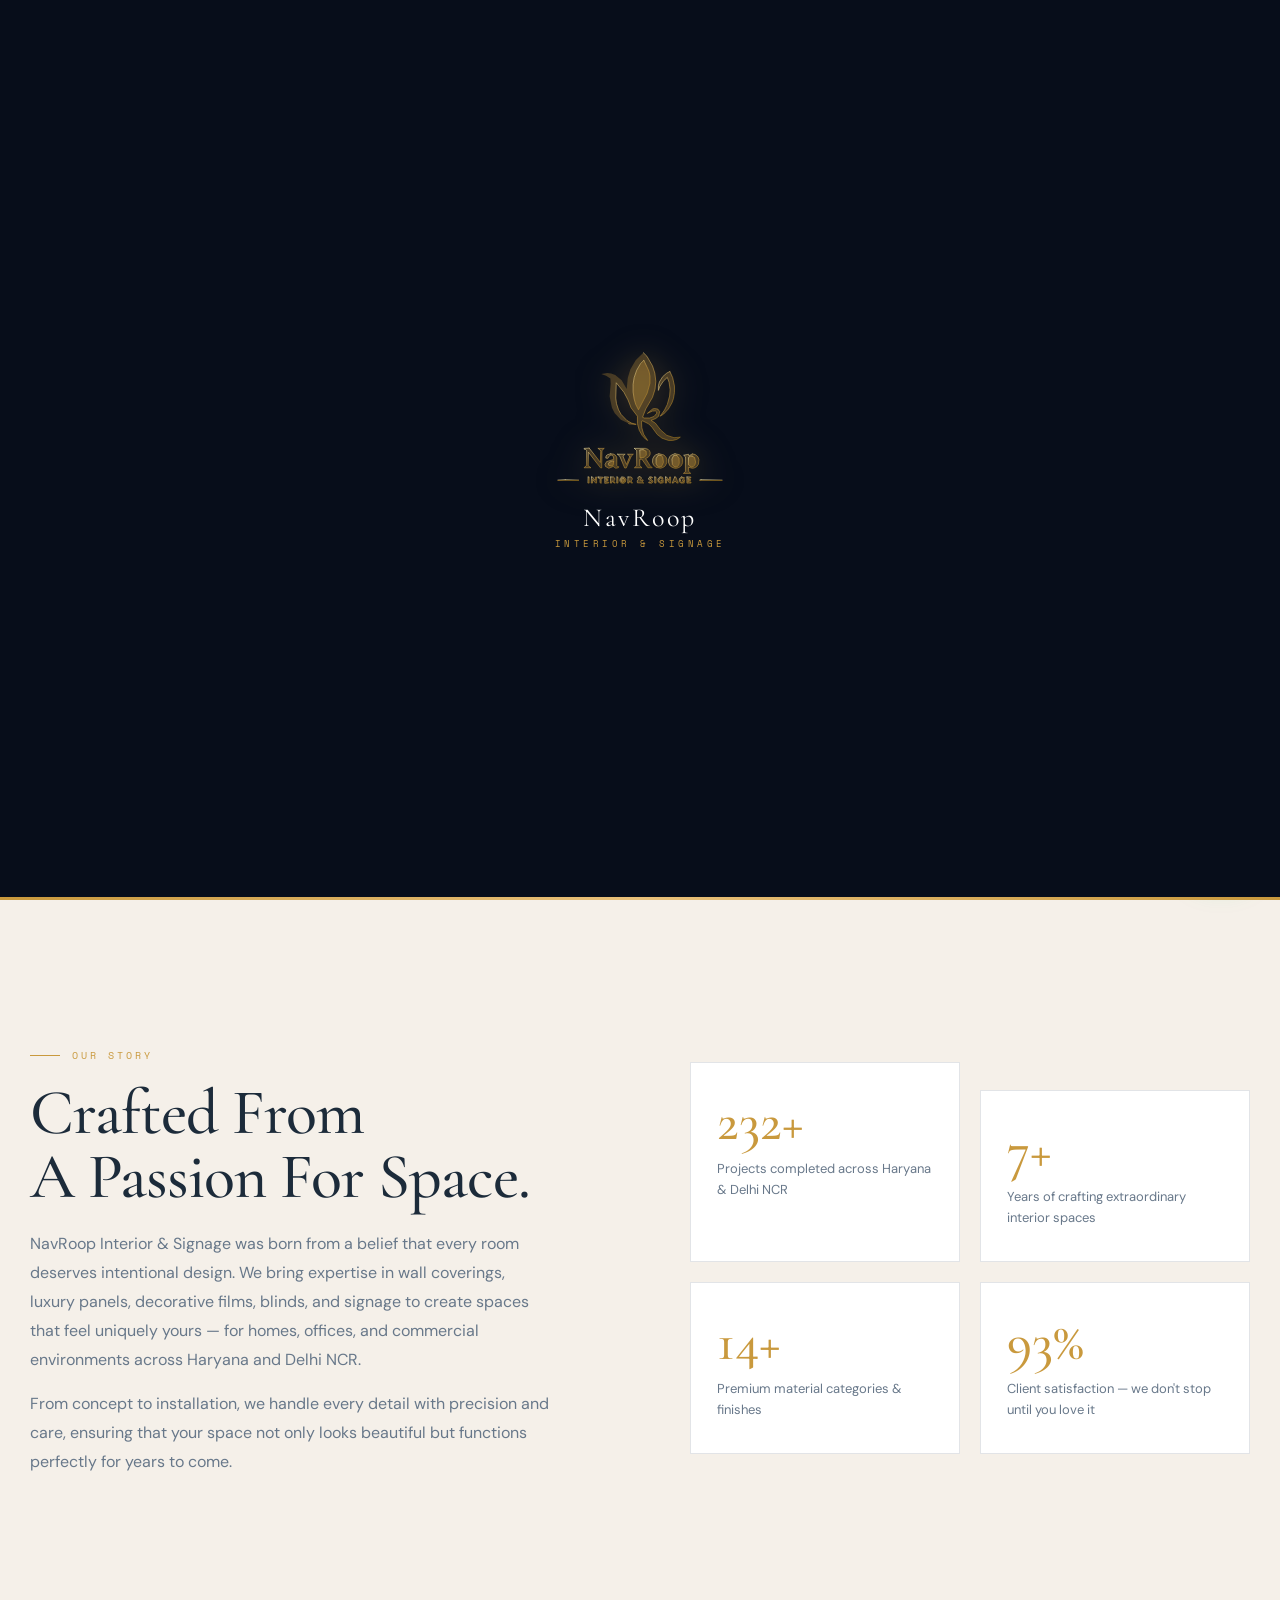
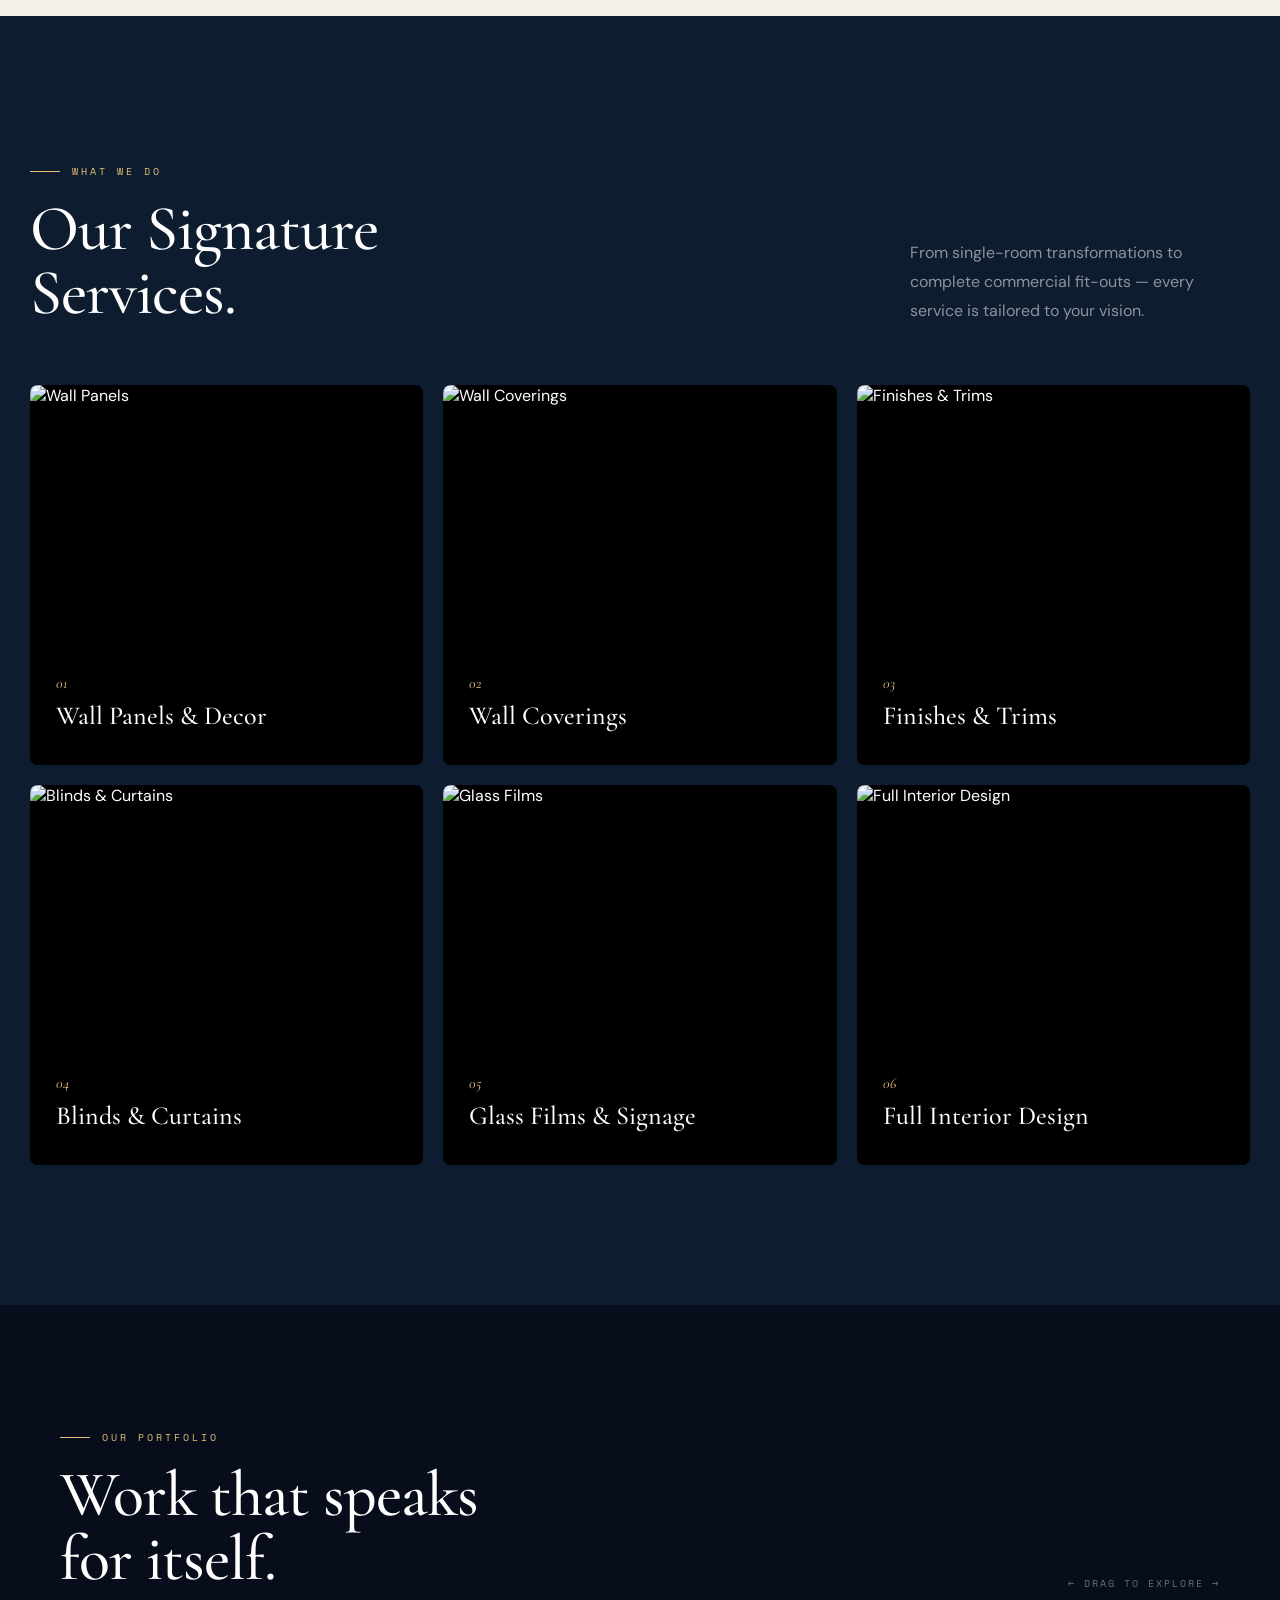
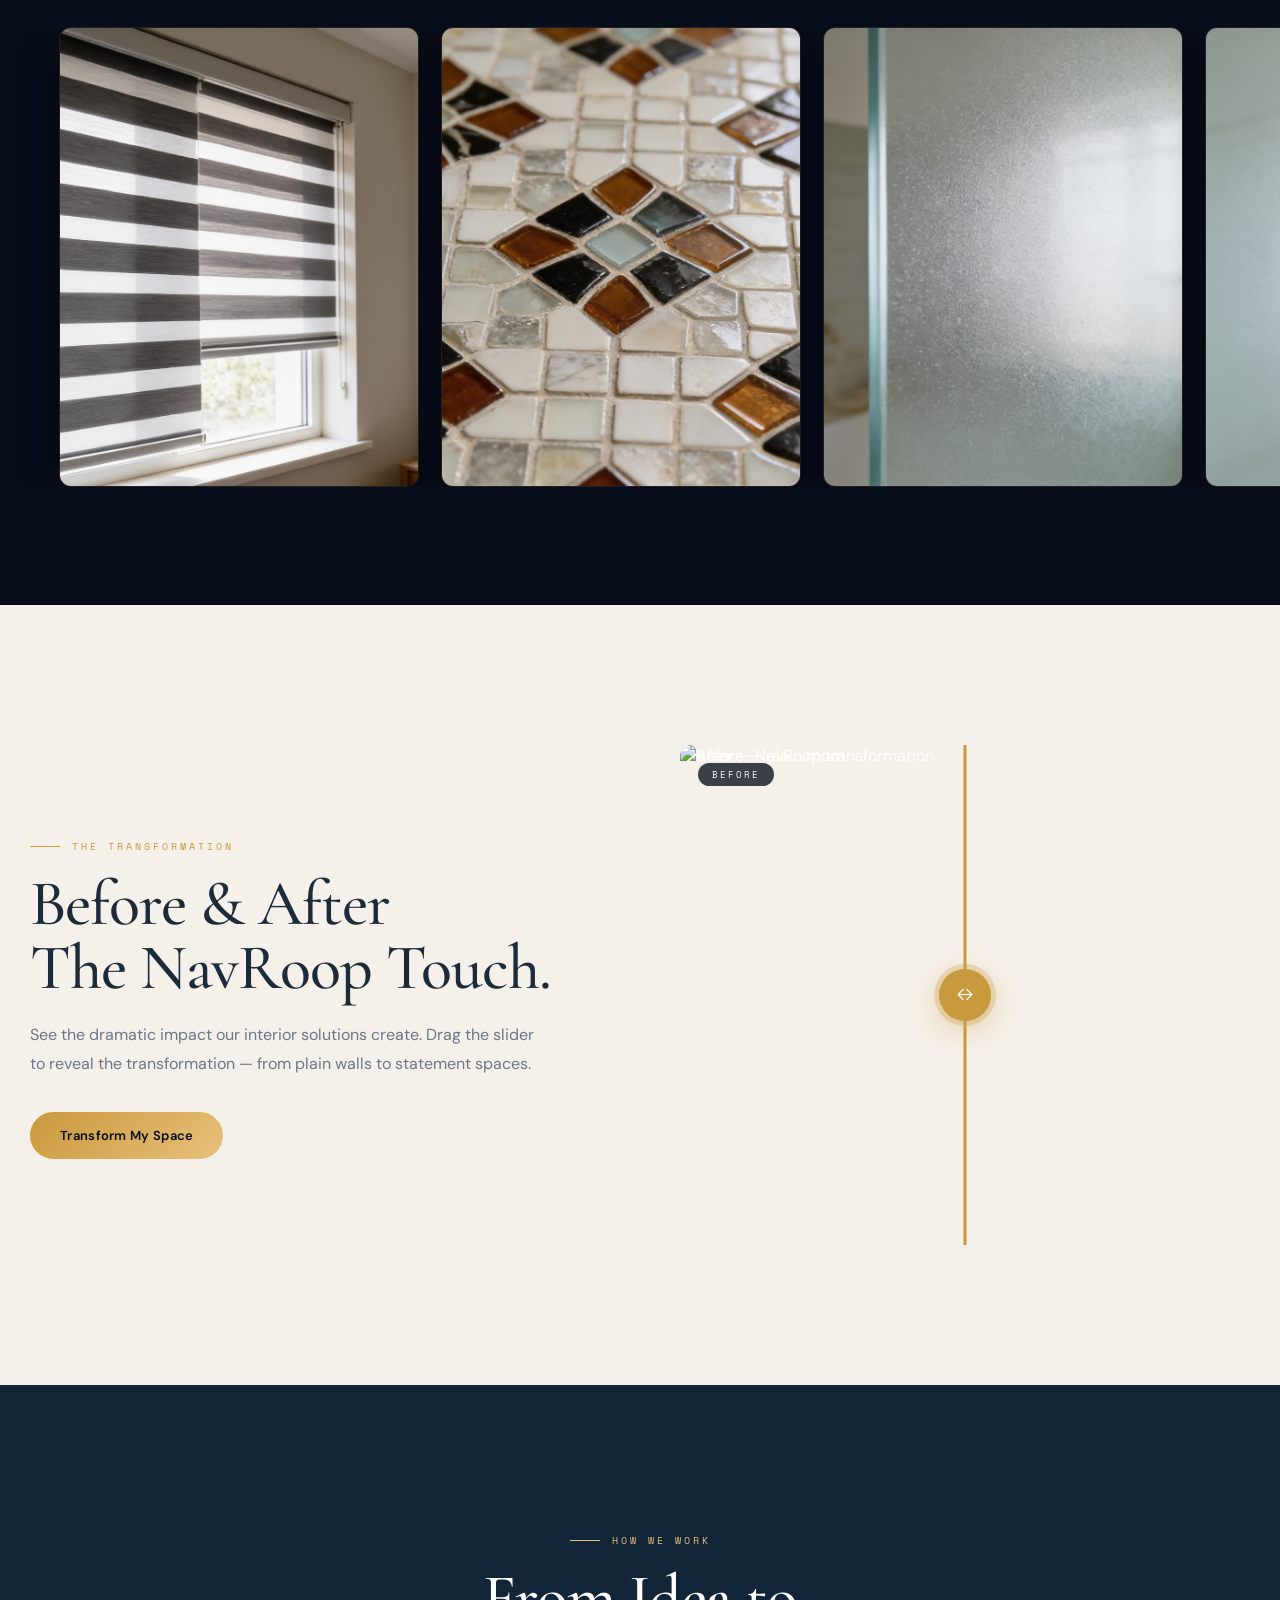
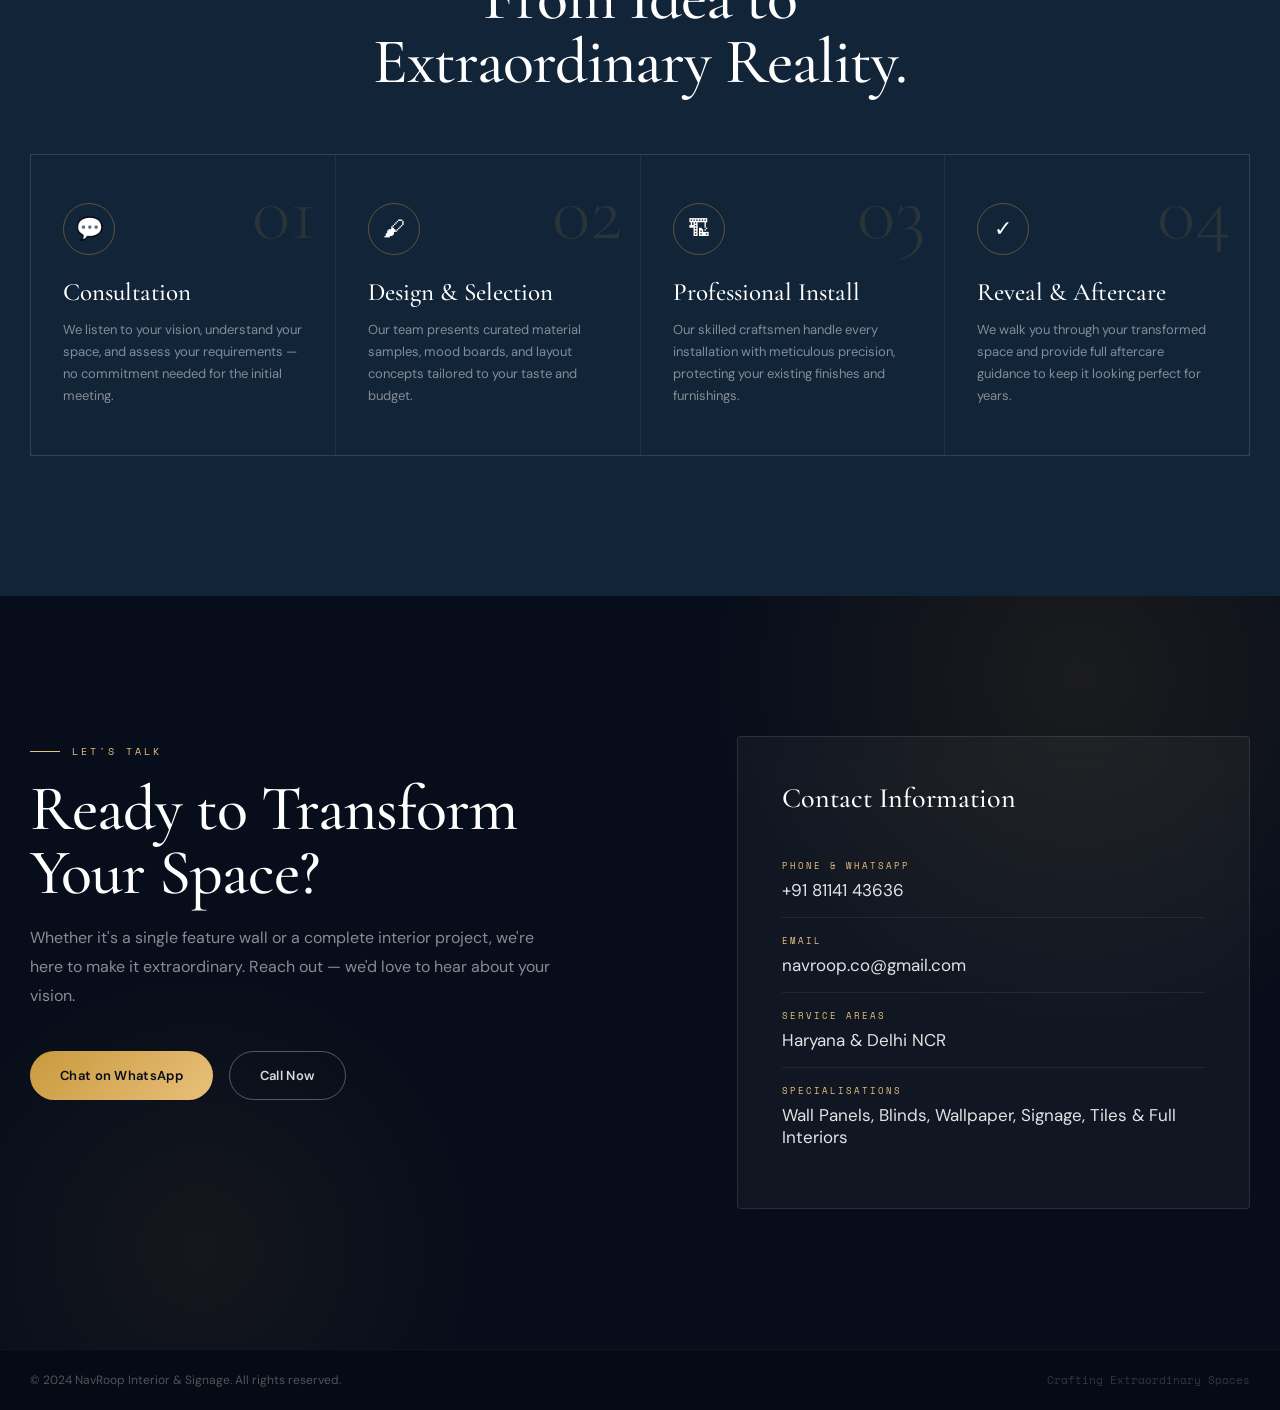
==== commit 687ed668: "Remove transparent logo PNG from main page header, replace with clean gold SVG lotus emblem icon, an" ====
--- a/index.html
+++ b/index.html
@@ -103,7 +103,20 @@
 <nav class="nav" role="navigation" aria-label="Main navigation">
   <div class="container nav-in">
     <a href="#" class="brand" aria-label="NavRoop Home">
-      <img src="assets/logo_transparent.png" class="brand-logo-img" alt="NavRoop Logo">
+      <svg viewBox="0 0 666 380" class="brand-logo-svg" aria-hidden="true">
+        <defs>
+          <linearGradient id="navGold" x1="0%" y1="0%" x2="100%" y2="100%">
+            <stop offset="0%" stop-color="#e8c07a" />
+            <stop offset="50%" stop-color="#c9993d" />
+            <stop offset="100%" stop-color="#966e23" />
+          </linearGradient>
+        </defs>
+        <g fill="url(#navGold)">
+          <path d="M 346 10 L 360 24 L 382 62 L 391 90 L 395 122 L 392 153 L 382 185 L 356 230 L 343 263 L 350 266 L 371 266 L 388 260 L 399 247 L 398 242 L 393 238 L 381 239 L 362 248 L 382 231 L 389 229 L 403 231 L 410 241 L 406 259 L 395 268 L 376 275 L 393 286 L 414 313 L 438 334 L 466 343 L 491 341 L 477 350 L 461 354 L 445 354 L 419 345 L 400 330 L 380 302 L 367 289 L 343 277 L 340 278 L 339 285 L 340 304 L 347 329 L 363 354 L 355 349 L 342 335 L 330 314 L 323 288 L 323 259 L 298 226 L 286 195 L 270 165 L 240 128 L 238 188 L 241 210 L 249 234 L 259 252 L 282 276 L 300 286 L 318 291 L 291 289 L 258 273 L 234 247 L 223 226 L 214 182 L 218 133 L 217 111 L 200 100 L 181 94 L 205 90 L 220 92 L 236 98 L 261 118 L 281 152 L 285 109 L 295 76 L 316 40 L 346 10 Z" />
+          <path d="M 348 40 L 335 53 L 320 79 L 310 108 L 306 134 L 306 164 L 310 191 L 316 212 L 327 234 L 361 169 L 372 130 L 372 102 L 368 82 L 348 40 Z" />
+          <path d="M 450 84 L 461 108 L 468 141 L 468 166 L 464 190 L 458 207 L 444 231 L 425 251 L 412 259 L 429 235 L 440 213 L 449 180 L 451 155 L 447 126 L 440 107 L 424 122 L 410 144 L 405 158 L 405 140 L 409 125 L 422 104 L 438 90 L 450 84 Z" />
+        </g>
+      </svg>
       <div class="brand-t">
         <span class="brand-n">NavRoop</span>
         <span class="brand-s">Interior &amp; Signage</span>
--- a/css/style.css
+++ b/css/style.css
@@ -125,8 +125,8 @@
 }
 .nav-in { display: flex; align-items: center; justify-content: space-between; }
 .brand { display: flex; align-items: center; gap: 10px; }
-.brand-logo-img { width: 32px; height: 32px; flex-shrink: 0; object-fit: contain; filter: drop-shadow(0 0 8px rgba(201,153,61,0.35)); transition: transform 0.4s ease, filter 0.4s ease; }
-.brand:hover .brand-logo-img { transform: scale(1.08); filter: drop-shadow(0 0 14px rgba(201, 153, 61, 0.65)); }
+.brand-logo-svg { width: 34px; height: 28px; flex-shrink: 0; filter: drop-shadow(0 0 6px rgba(201,153,61,0.4)); transition: transform 0.4s ease, filter 0.4s ease; }
+.brand:hover .brand-logo-svg { transform: scale(1.08); filter: drop-shadow(0 0 12px rgba(201, 153, 61, 0.7)); }
 .brand-t { display: flex; flex-direction: column; }
 .brand-n { font-family: var(--fd); font-size: 22px; font-weight: 600; color: var(--wh); line-height: 1; letter-spacing: -0.5px; }
 .brand-s { font-family: var(--fm); font-size: 7px; letter-spacing: 2.5px; color: var(--gdl); font-weight: 600; text-transform: uppercase; margin-top: 3px; }
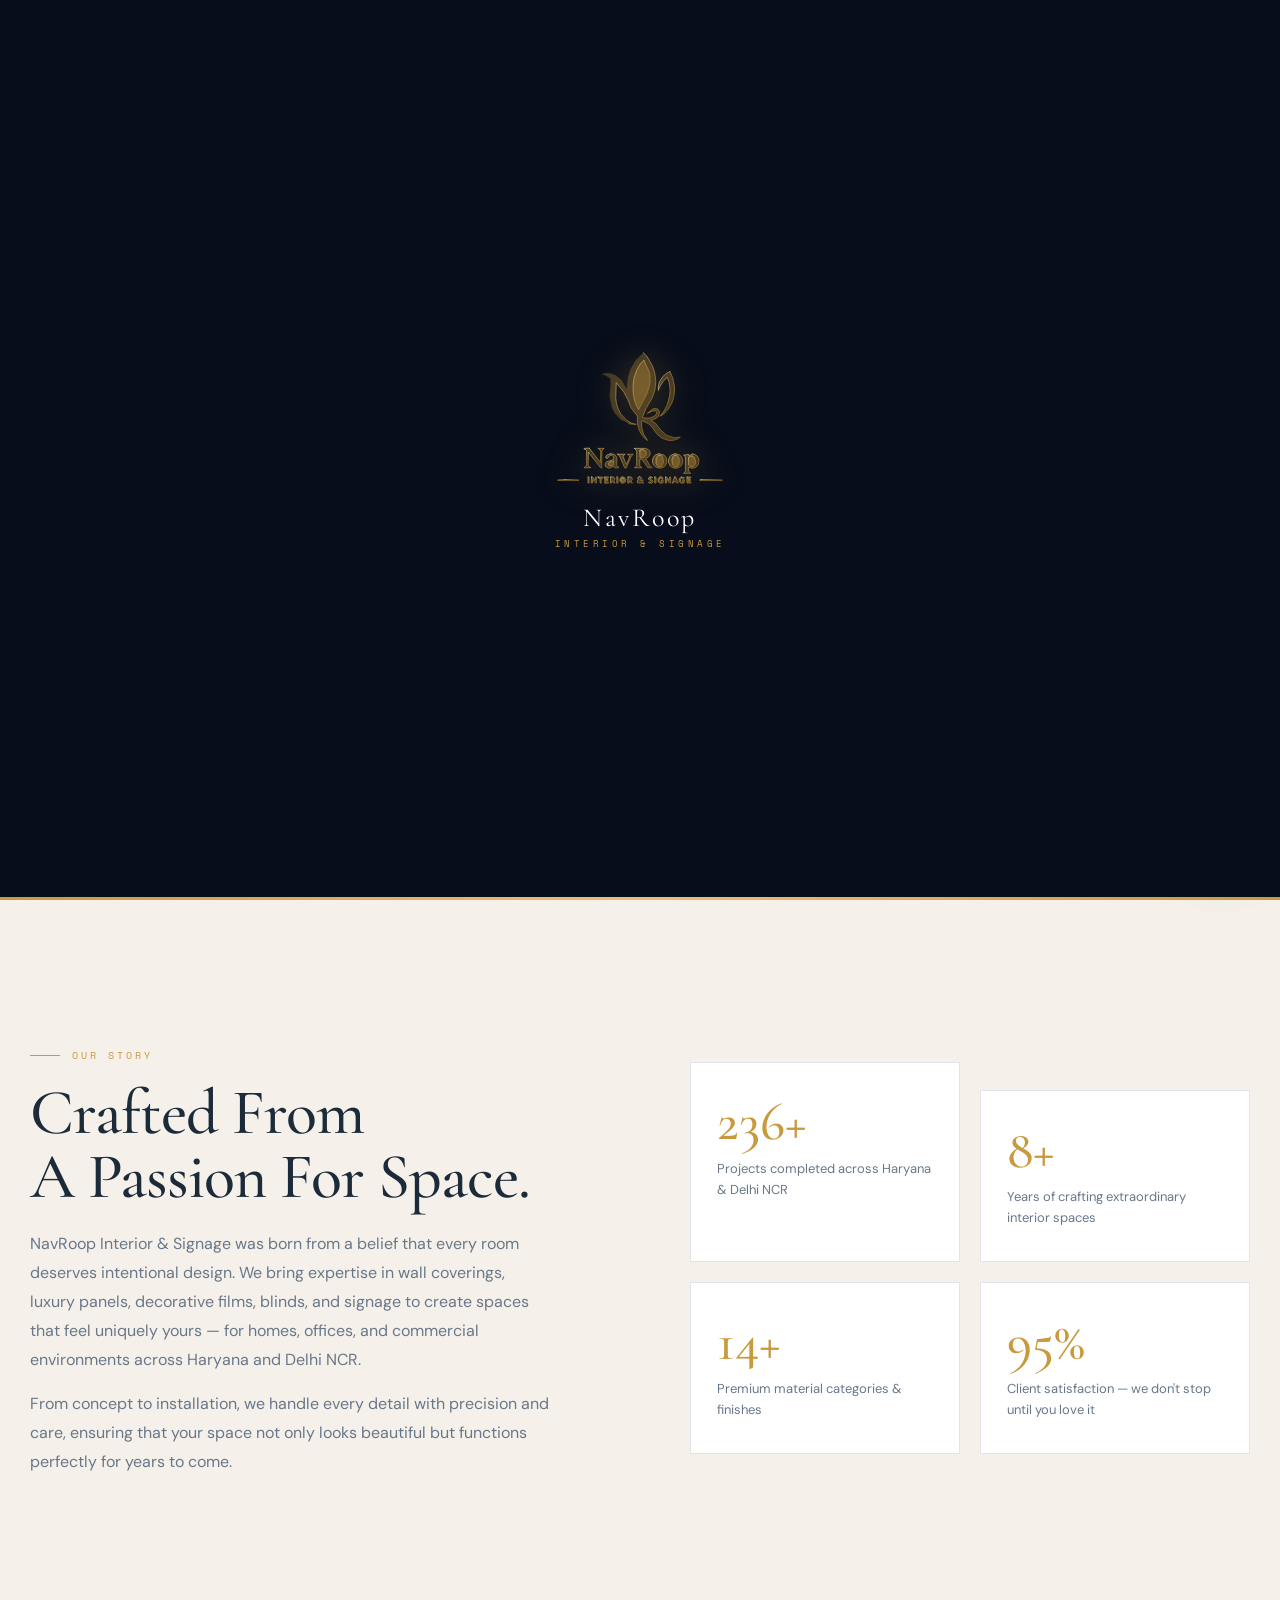
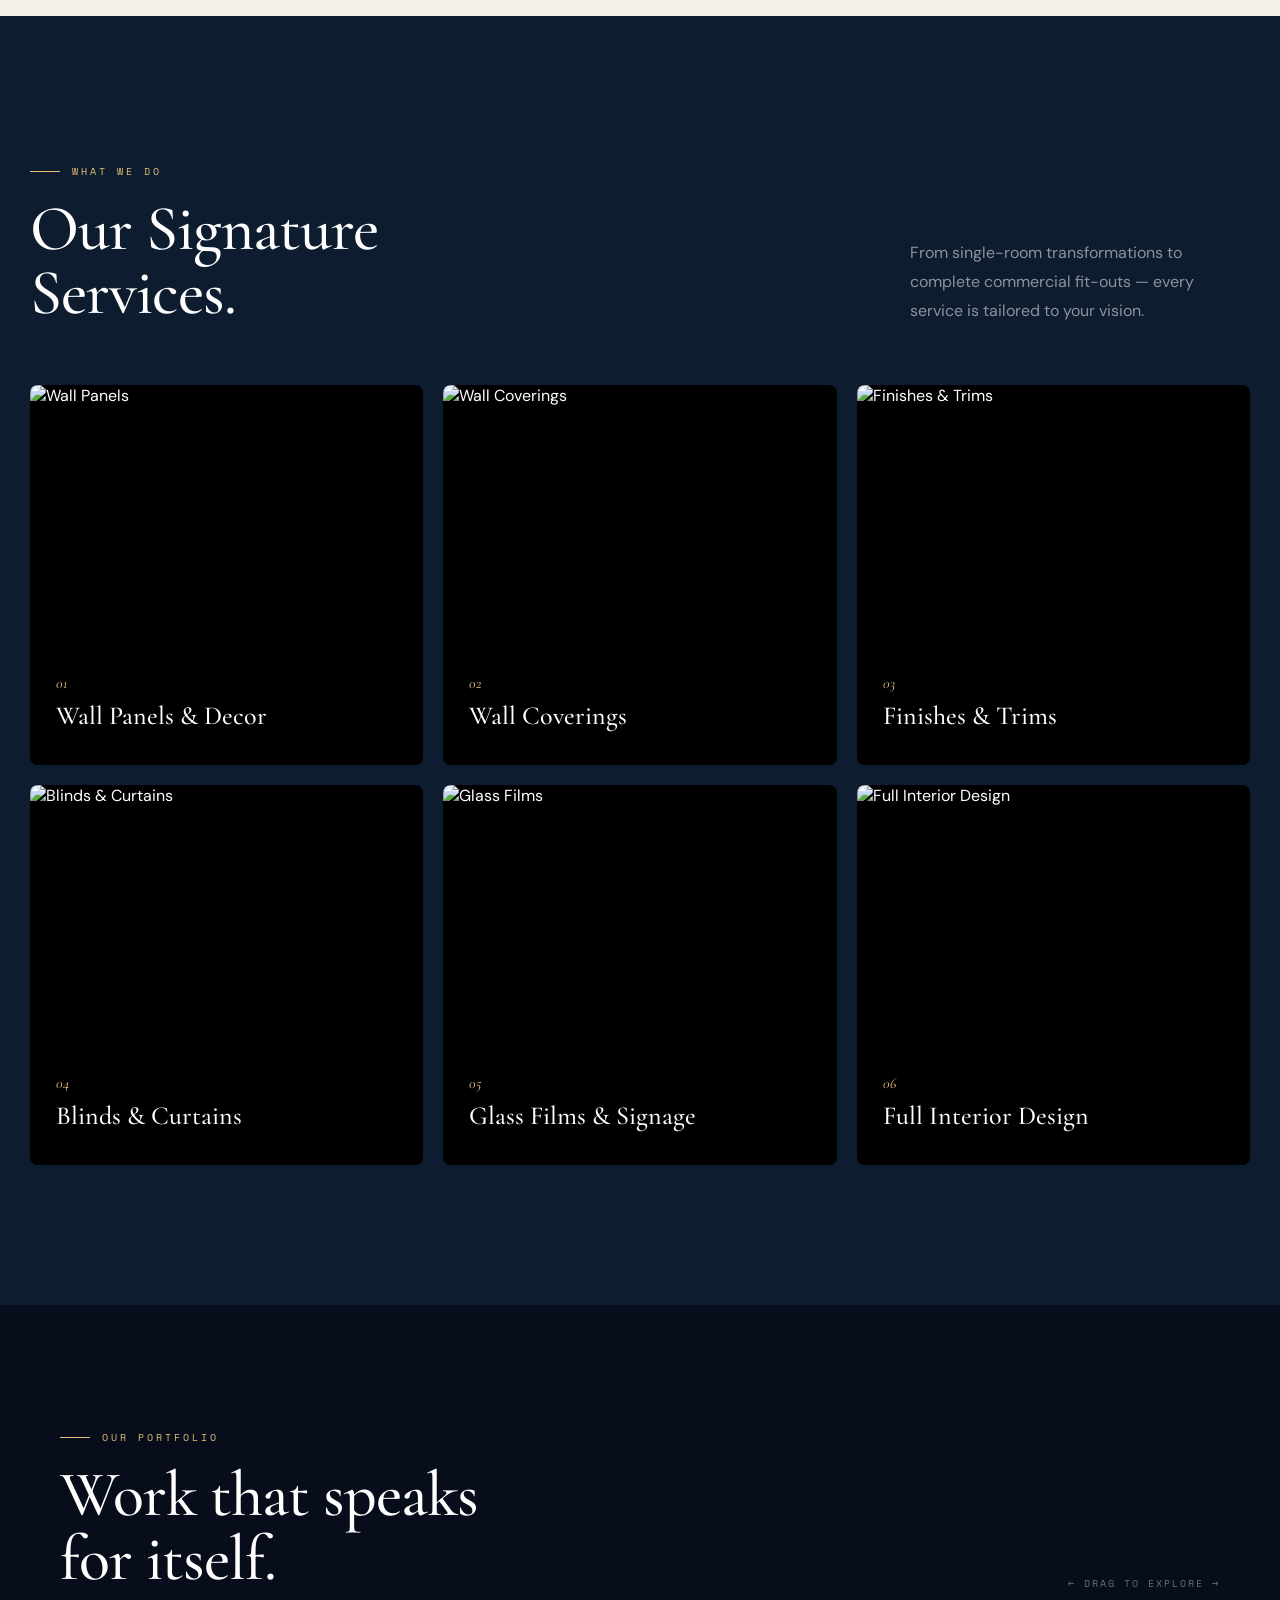
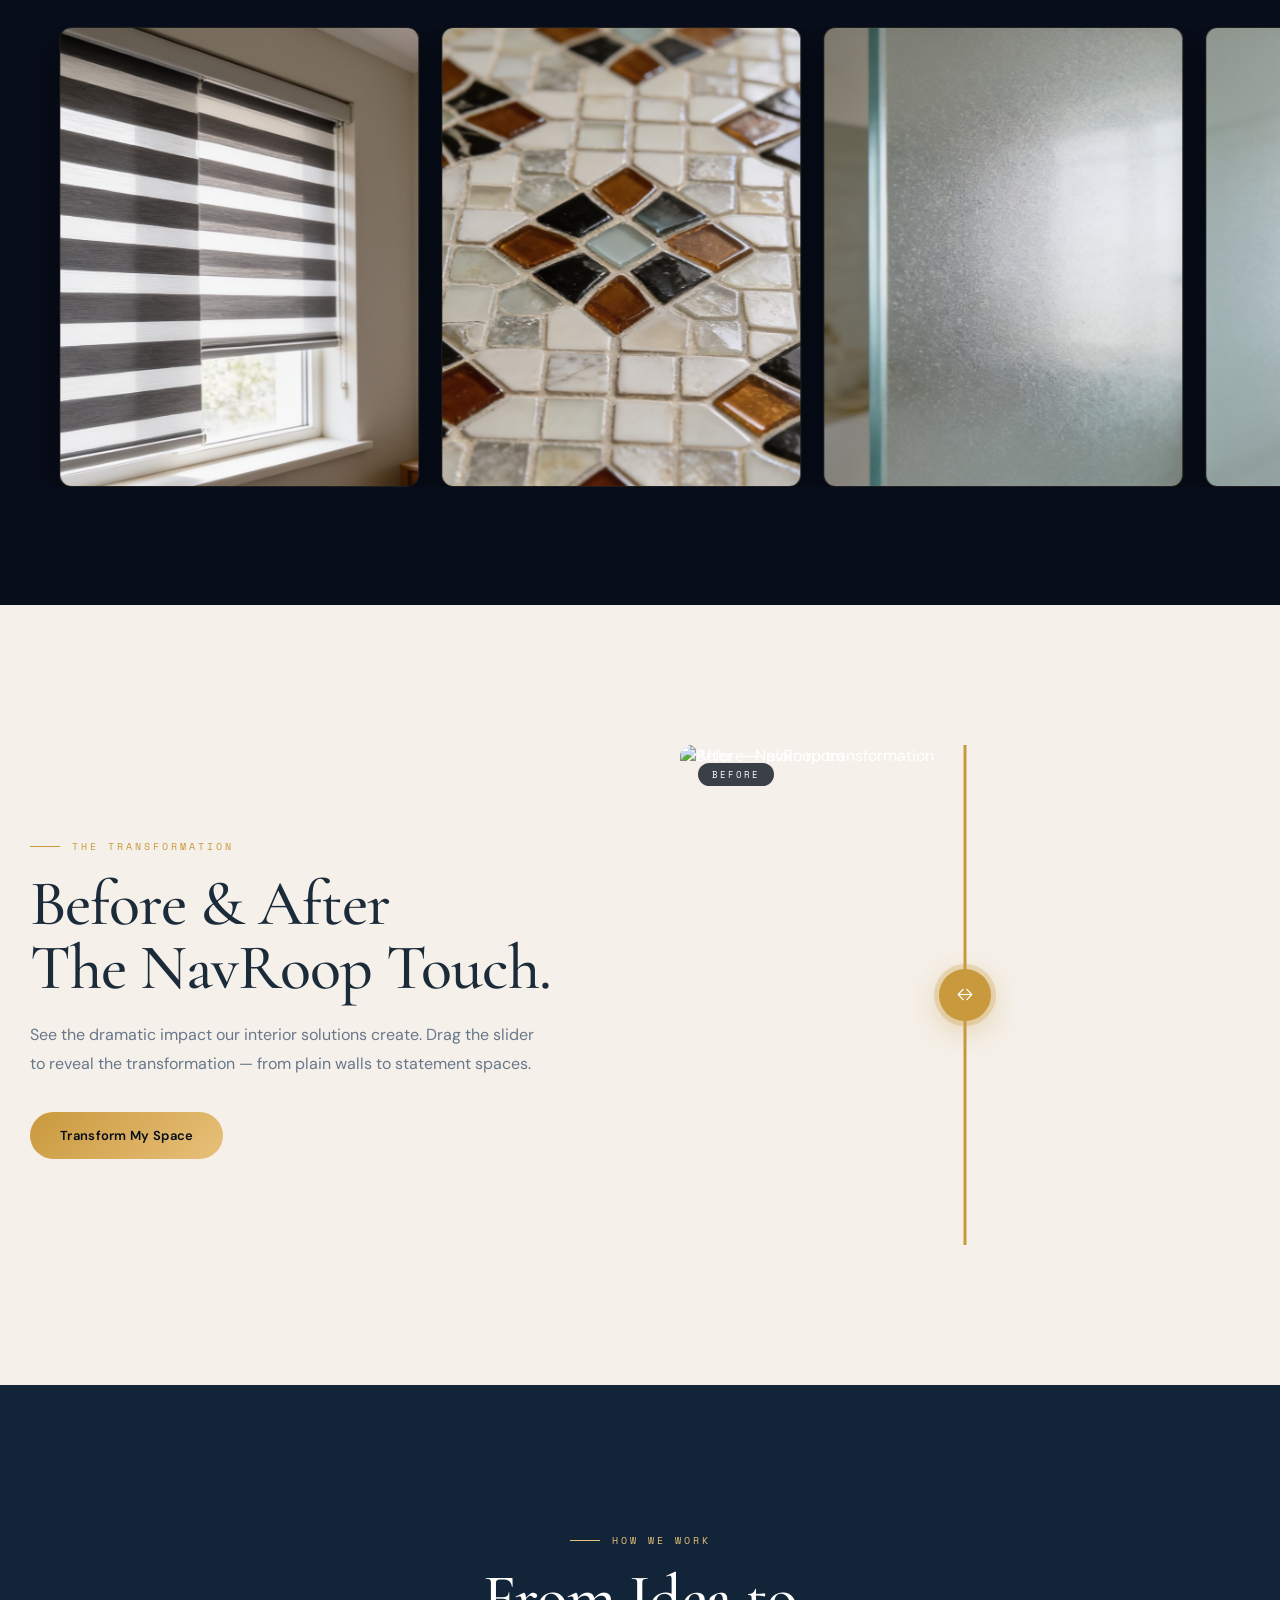
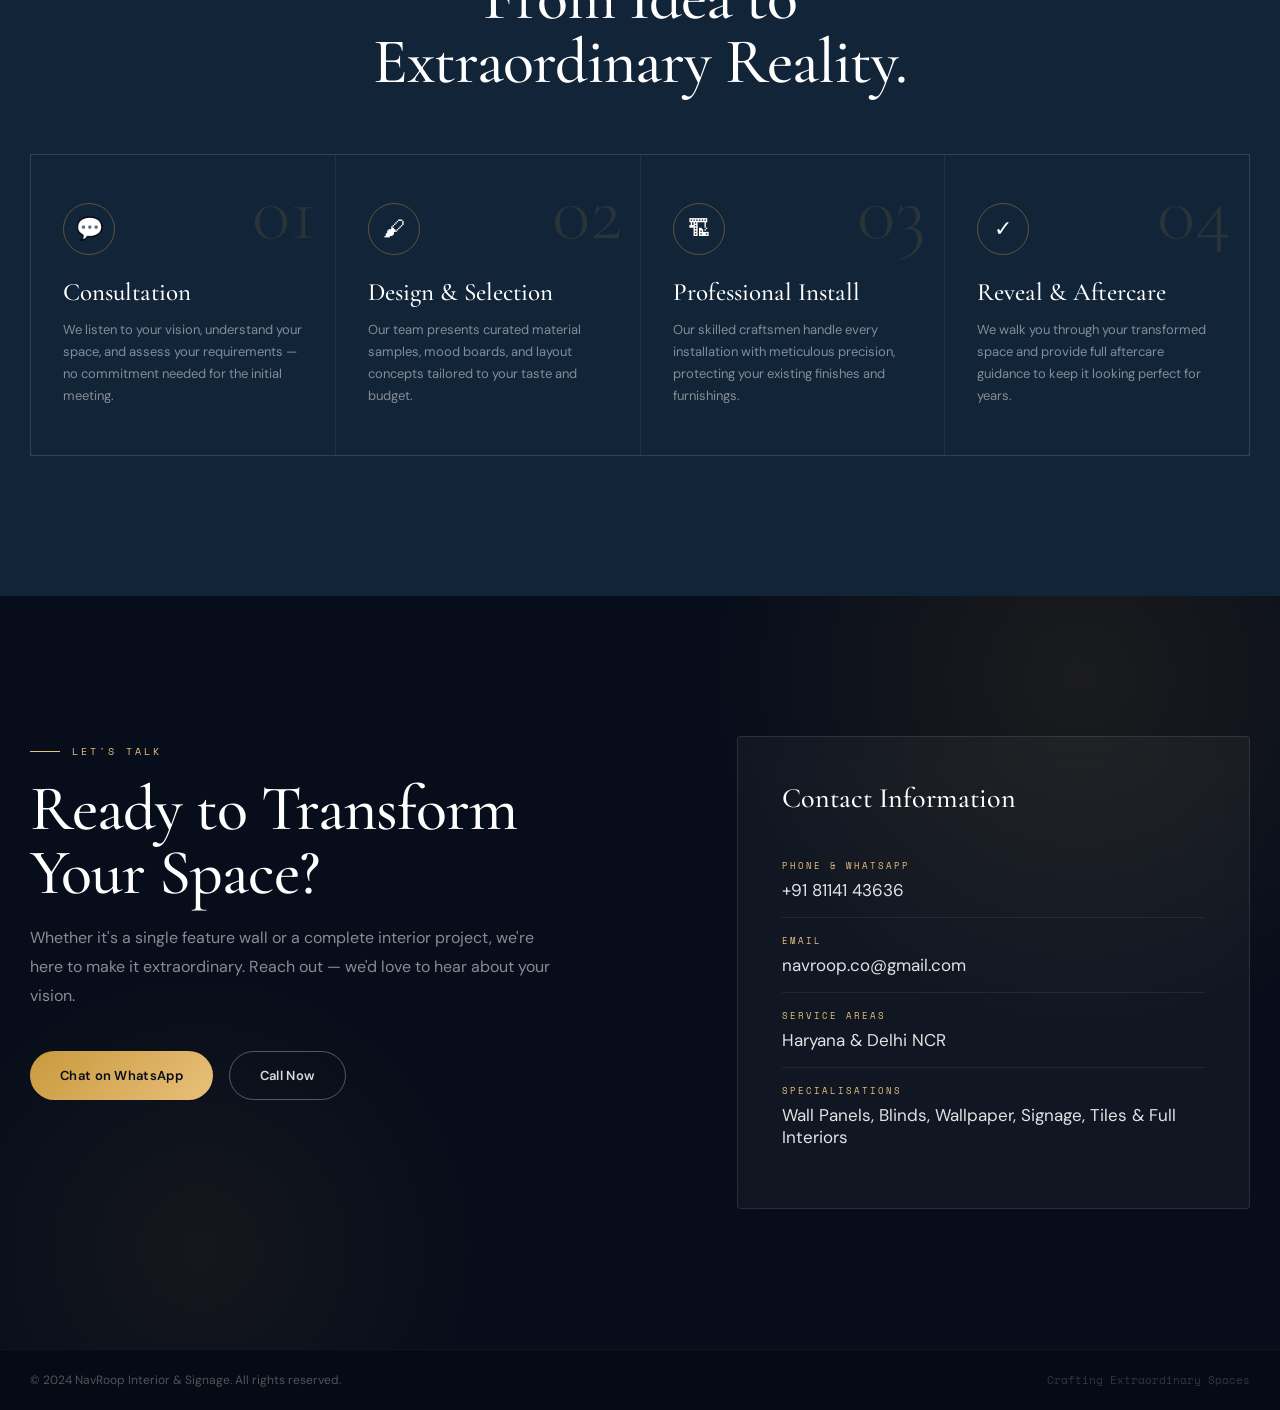
==== commit c717ebbc: "Add cache-busting v=2.1 to force mobile browsers to fetch fresh code" ====
--- a/index.html
+++ b/index.html
@@ -17,7 +17,7 @@
   <link href="https://fonts.googleapis.com/css2?family=Cormorant+Garamond:ital,wght@0,300;0,400;0,500;0,600;1,300;1,400;1,500&family=DM+Sans:opsz,wght@9..40,300;9..40,400;9..40,500;9..40,600&family=Space+Mono&display=swap" rel="stylesheet">
 
   <!-- Stylesheet -->
-  <link rel="stylesheet" href="css/style.css">
+  <link rel="stylesheet" href="css/style.css?v=2.1">
 </head>
 <body>
 
@@ -416,6 +416,6 @@
 </footer>
 
 <!-- Scripts -->
-<script src="js/main.js" defer></script>
+<script src="js/main.js?v=2.1" defer></script>
 </body>
 </html>
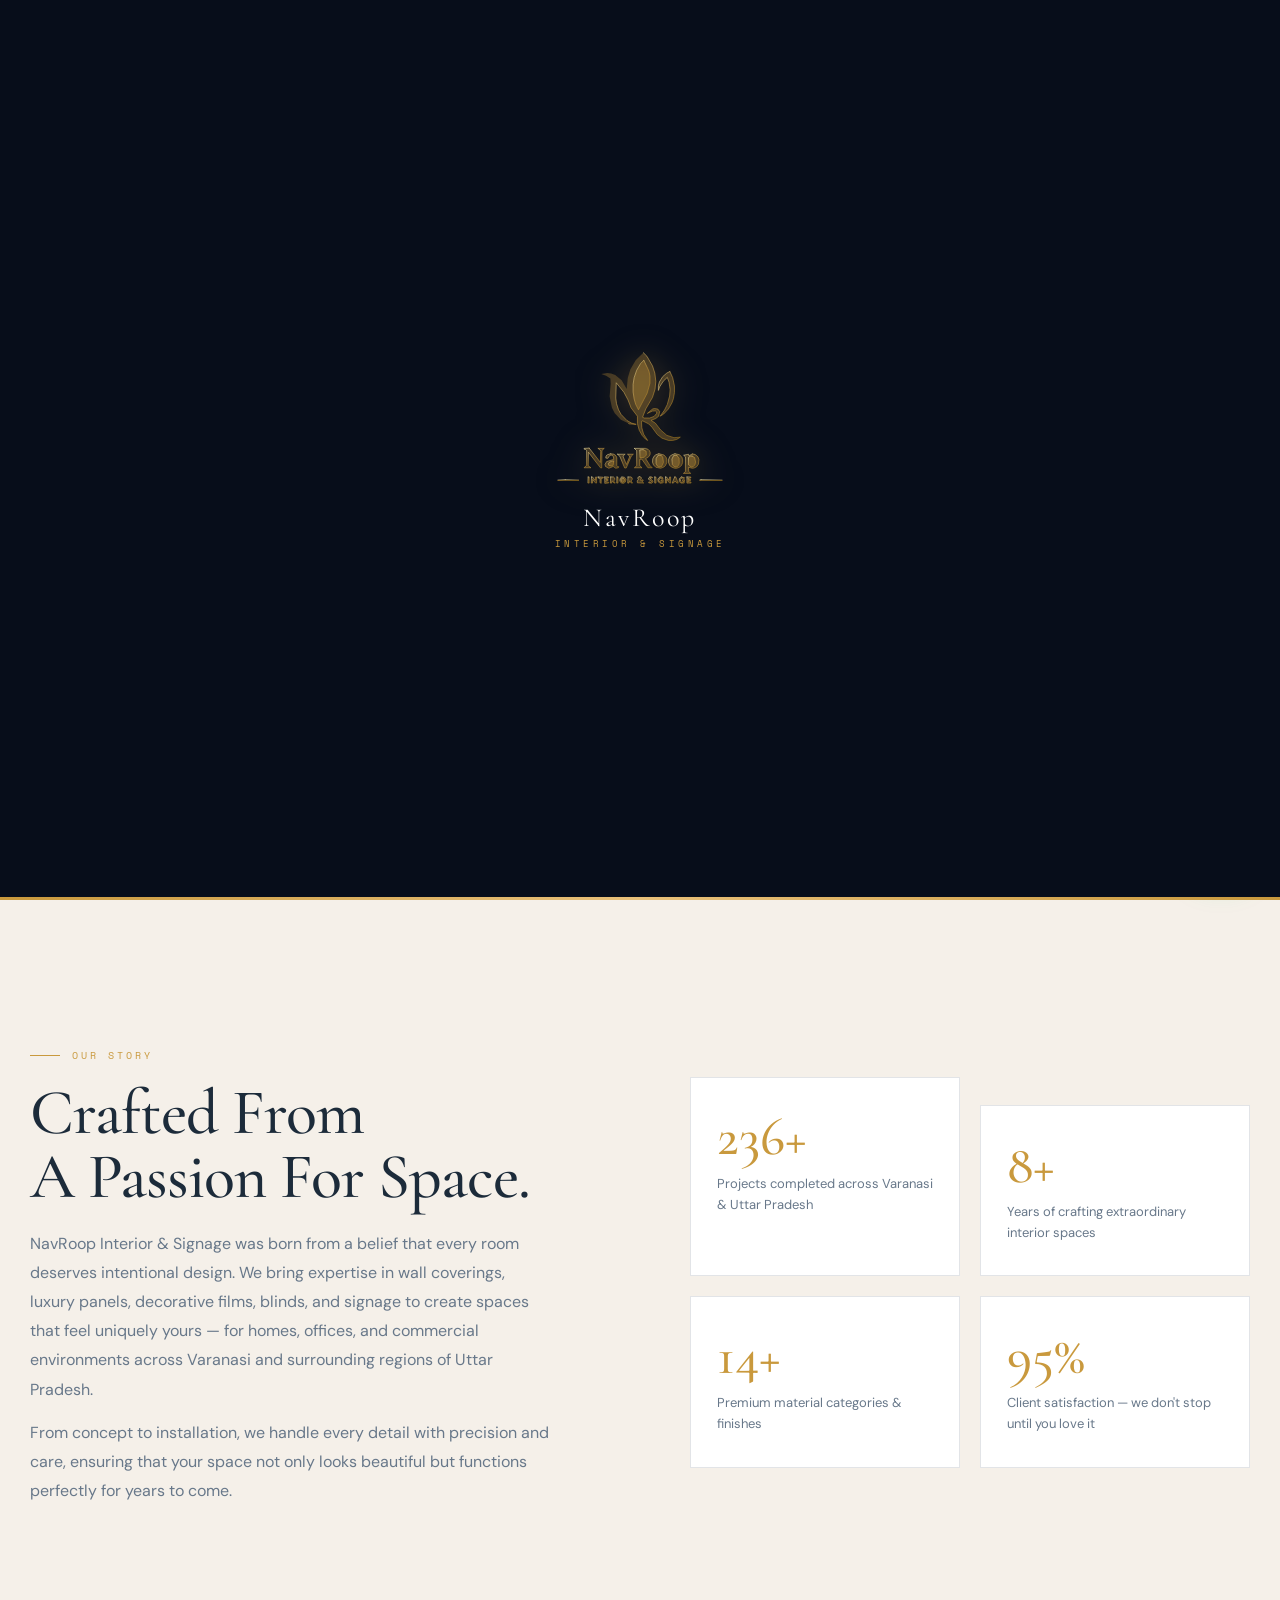
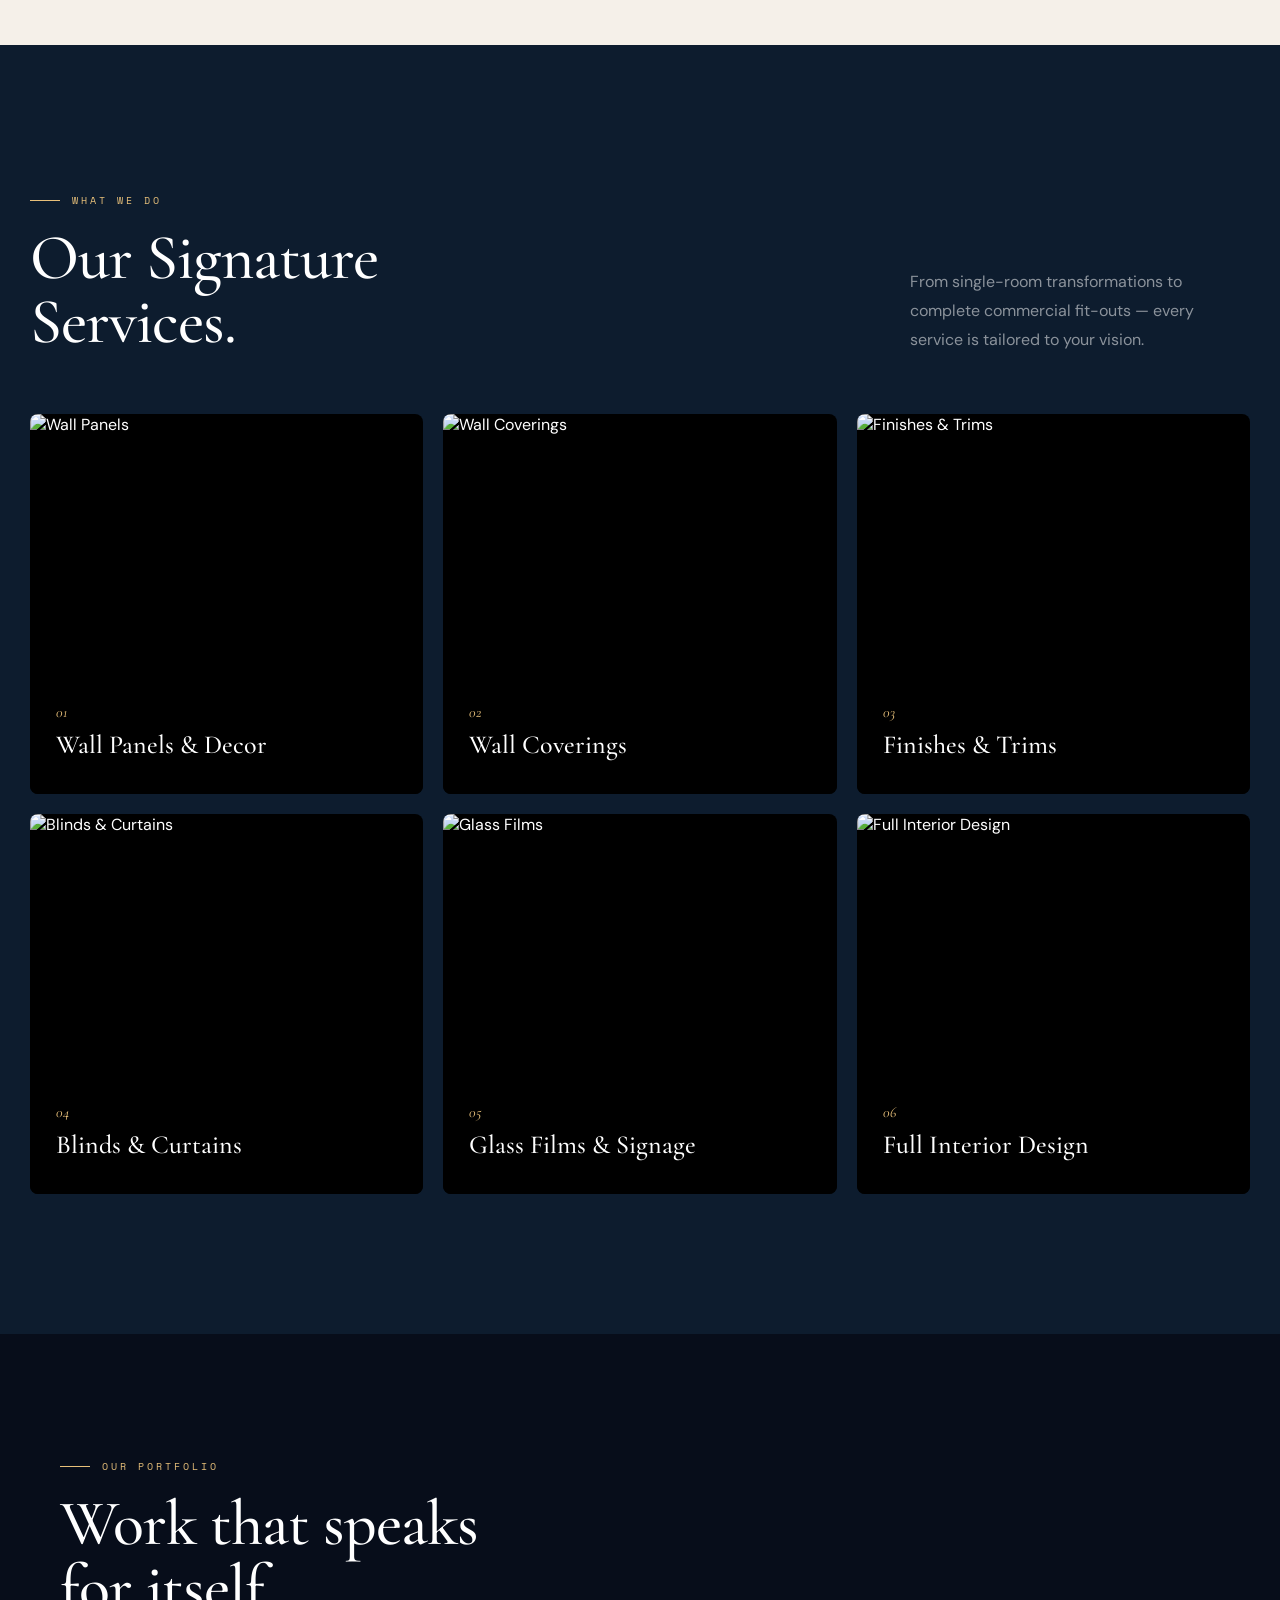
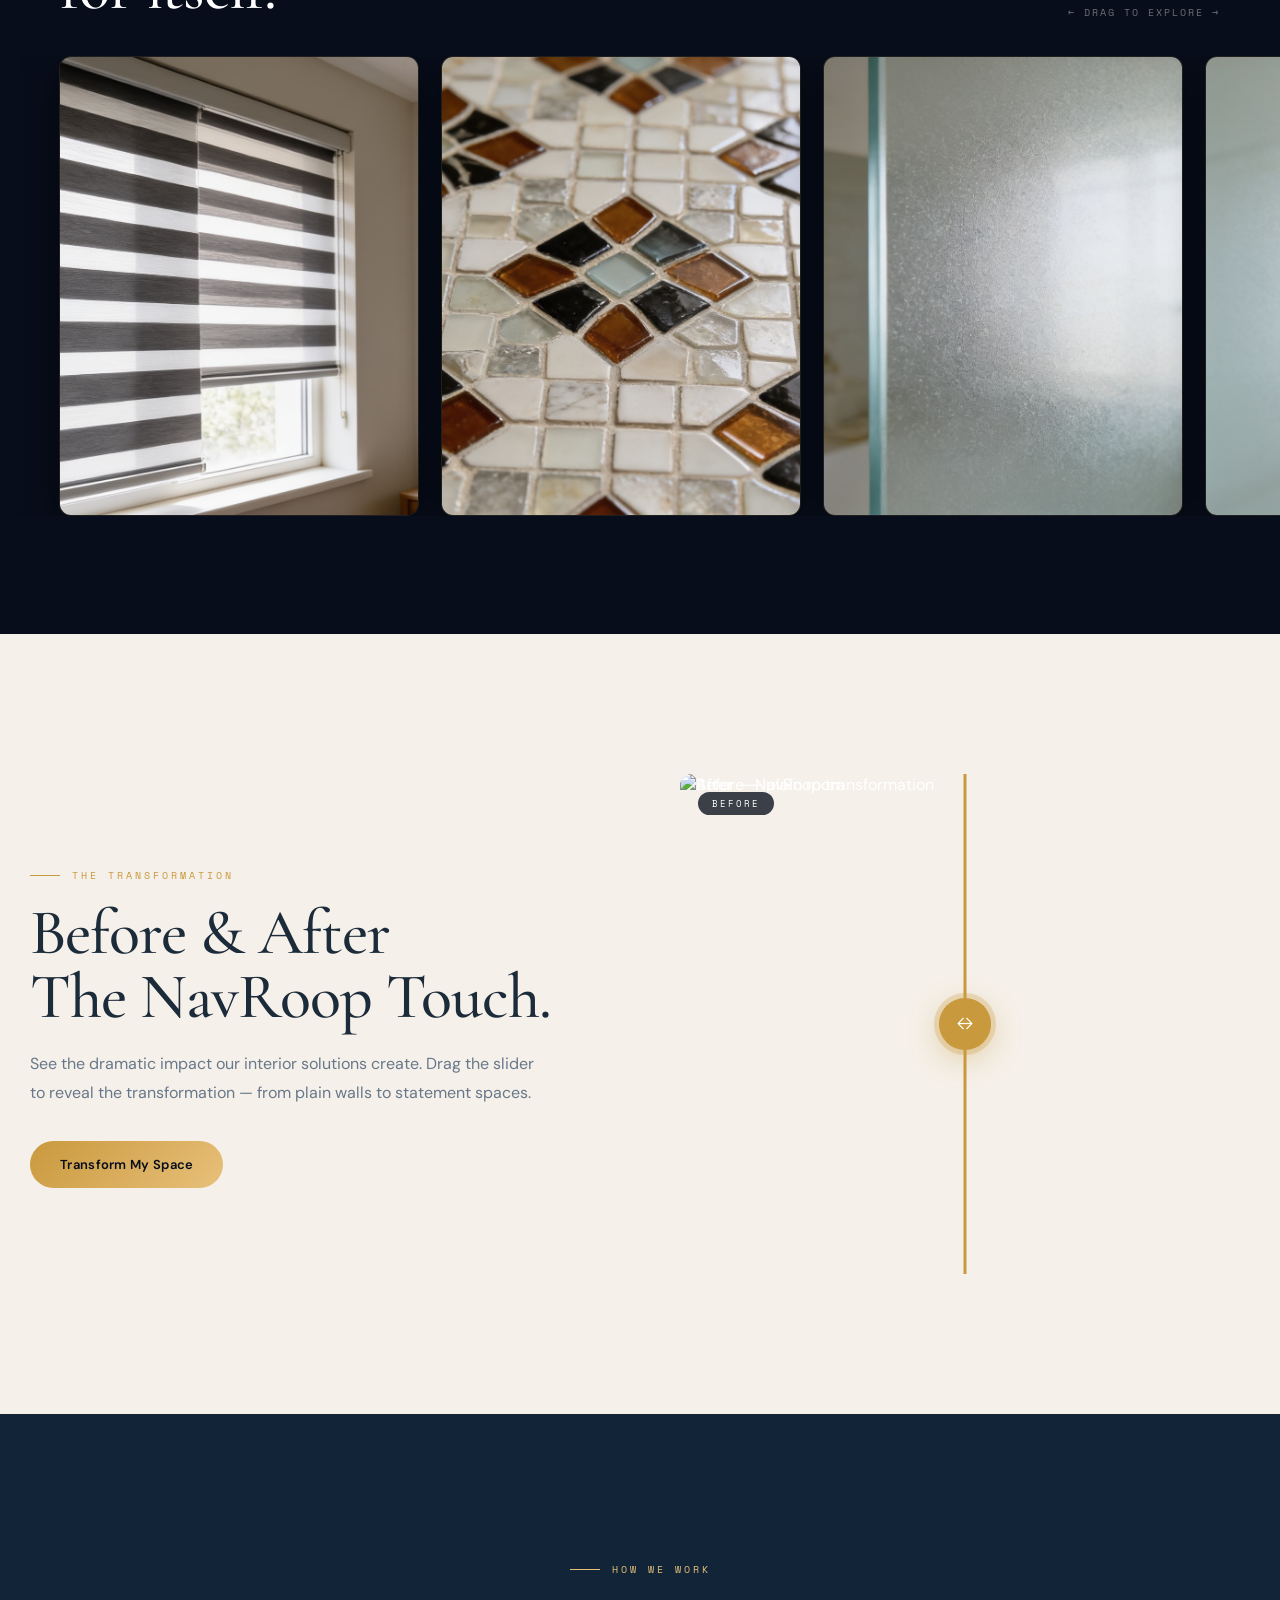
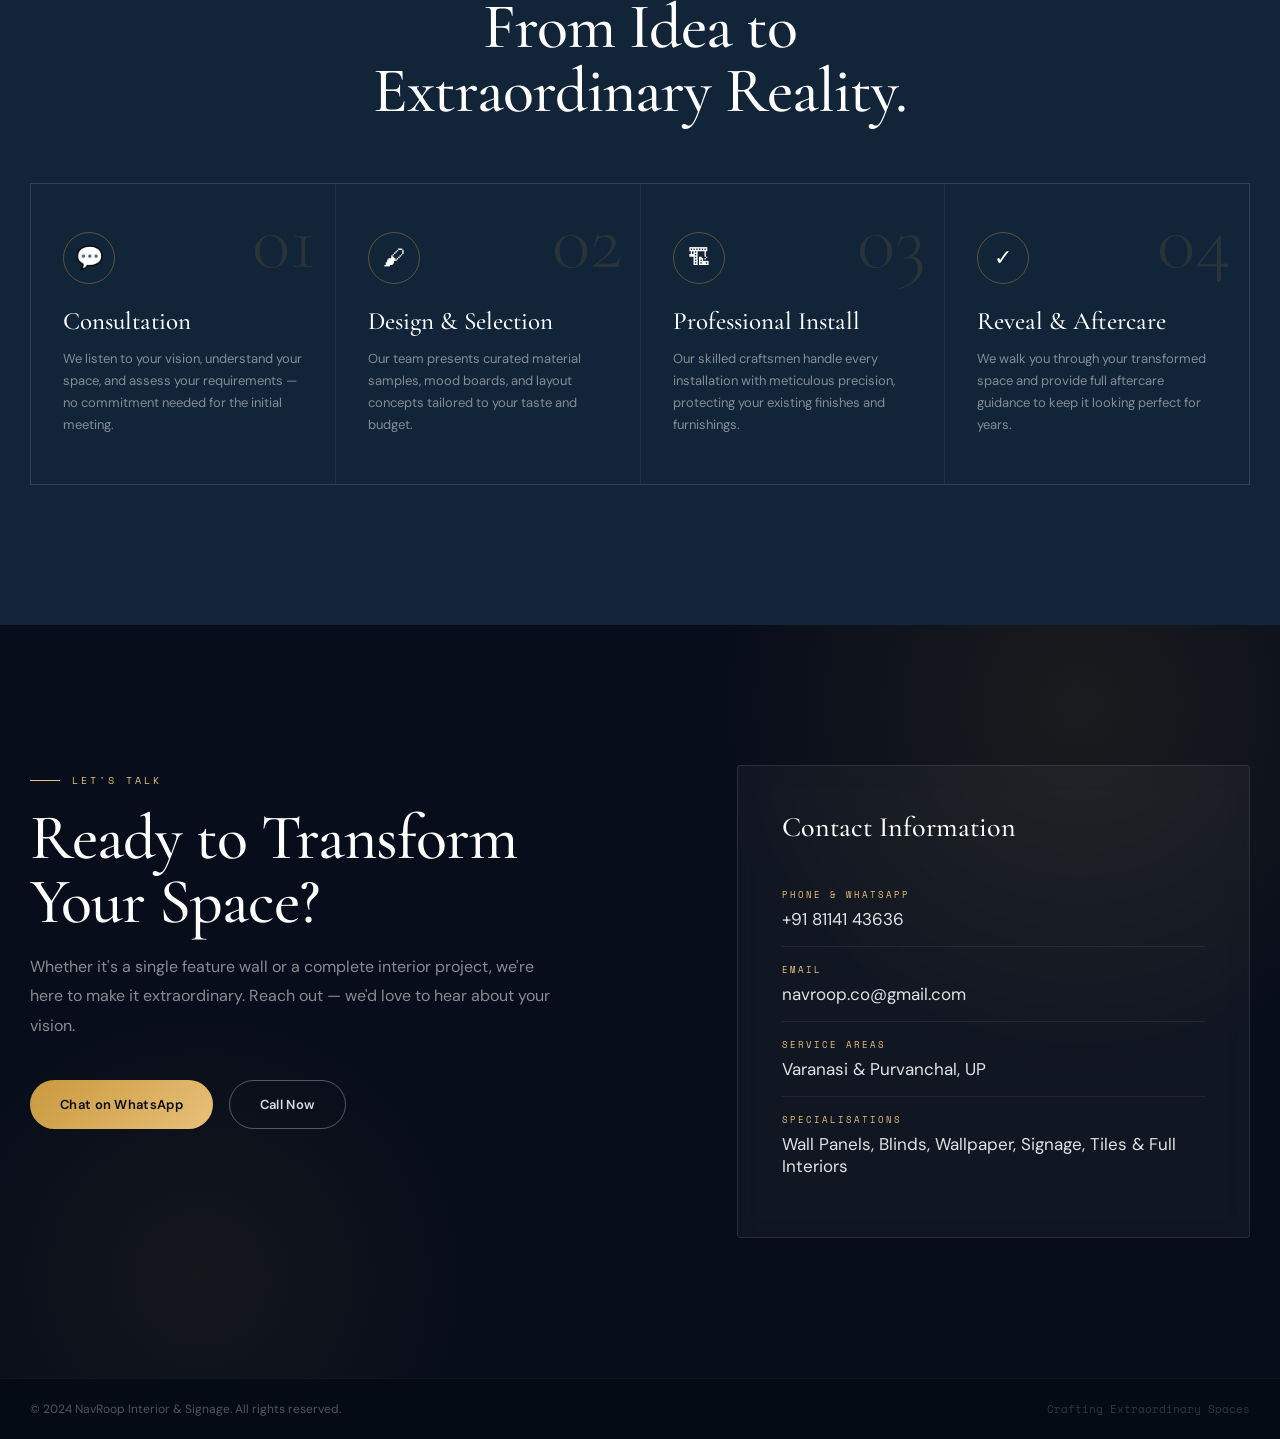
==== commit d30ce2e6: "Update service locations from Haryana & Delhi NCR to Varanasi & Purvanchal, UP across site meta and " ====
--- a/index.html
+++ b/index.html
@@ -4,8 +4,8 @@
   <meta charset="UTF-8">
   <meta name="viewport" content="width=device-width, initial-scale=1.0">
   <title>NavRoop | Interior &amp; Signage — Crafting Extraordinary Spaces</title>
-  <meta name="description" content="NavRoop transforms rooms into extraordinary experiences through wall panels, blinds, premium finishes, custom wallpapers, and thoughtfully designed interiors in Haryana &amp; Delhi NCR.">
-  <meta name="keywords" content="interior design, wall panels, blinds, wallpaper, signage, NavRoop, Haryana, Delhi NCR">
+  <meta name="description" content="NavRoop transforms rooms into extraordinary experiences through wall panels, blinds, premium finishes, custom wallpapers, and thoughtfully designed interiors in Varanasi &amp; Purvanchal, Uttar Pradesh.">
+  <meta name="keywords" content="interior design, wall panels, blinds, wallpaper, signage, NavRoop, Varanasi, Uttar Pradesh">
   <meta property="og:title" content="NavRoop | Interior &amp; Signage">
   <meta property="og:description" content="Spaces that feel extraordinary. NavRoop Interior &amp; Signage.">
   <meta property="og:type" content="website">
@@ -199,13 +199,13 @@
     <div class="rv">
       <div class="s-ey">Our Story</div>
       <h2 id="about-title" class="s-ti">Crafted From<br>A Passion For Space.</h2>
-      <p class="s-cp">NavRoop Interior &amp; Signage was born from a belief that every room deserves intentional design. We bring expertise in wall coverings, luxury panels, decorative films, blinds, and signage to create spaces that feel uniquely yours — for homes, offices, and commercial environments across Haryana and Delhi NCR.</p>
+      <p class="s-cp">NavRoop Interior &amp; Signage was born from a belief that every room deserves intentional design. We bring expertise in wall coverings, luxury panels, decorative films, blinds, and signage to create spaces that feel uniquely yours — for homes, offices, and commercial environments across Varanasi and surrounding regions of Uttar Pradesh.</p>
       <p class="s-cp" style="margin-top:14px">From concept to installation, we handle every detail with precision and care, ensuring that your space not only looks beautiful but functions perfectly for years to come.</p>
     </div>
     <div class="stats rv d2">
       <div class="stat">
         <div class="stat-n" data-target="250" data-suf="+">0+</div>
-        <div class="stat-l">Projects completed across Haryana &amp; Delhi NCR</div>
+        <div class="stat-l">Projects completed across Varanasi &amp; Uttar Pradesh</div>
       </div>
       <div class="stat">
         <div class="stat-n" data-target="8" data-suf="+">0+</div>
@@ -397,7 +397,7 @@
       </div>
       <div class="ct-ln">
         <small>Service Areas</small>
-        <span>Haryana &amp; Delhi NCR</span>
+        <span>Varanasi &amp; Purvanchal, UP</span>
       </div>
       <div class="ct-ln">
         <small>Specialisations</small>
